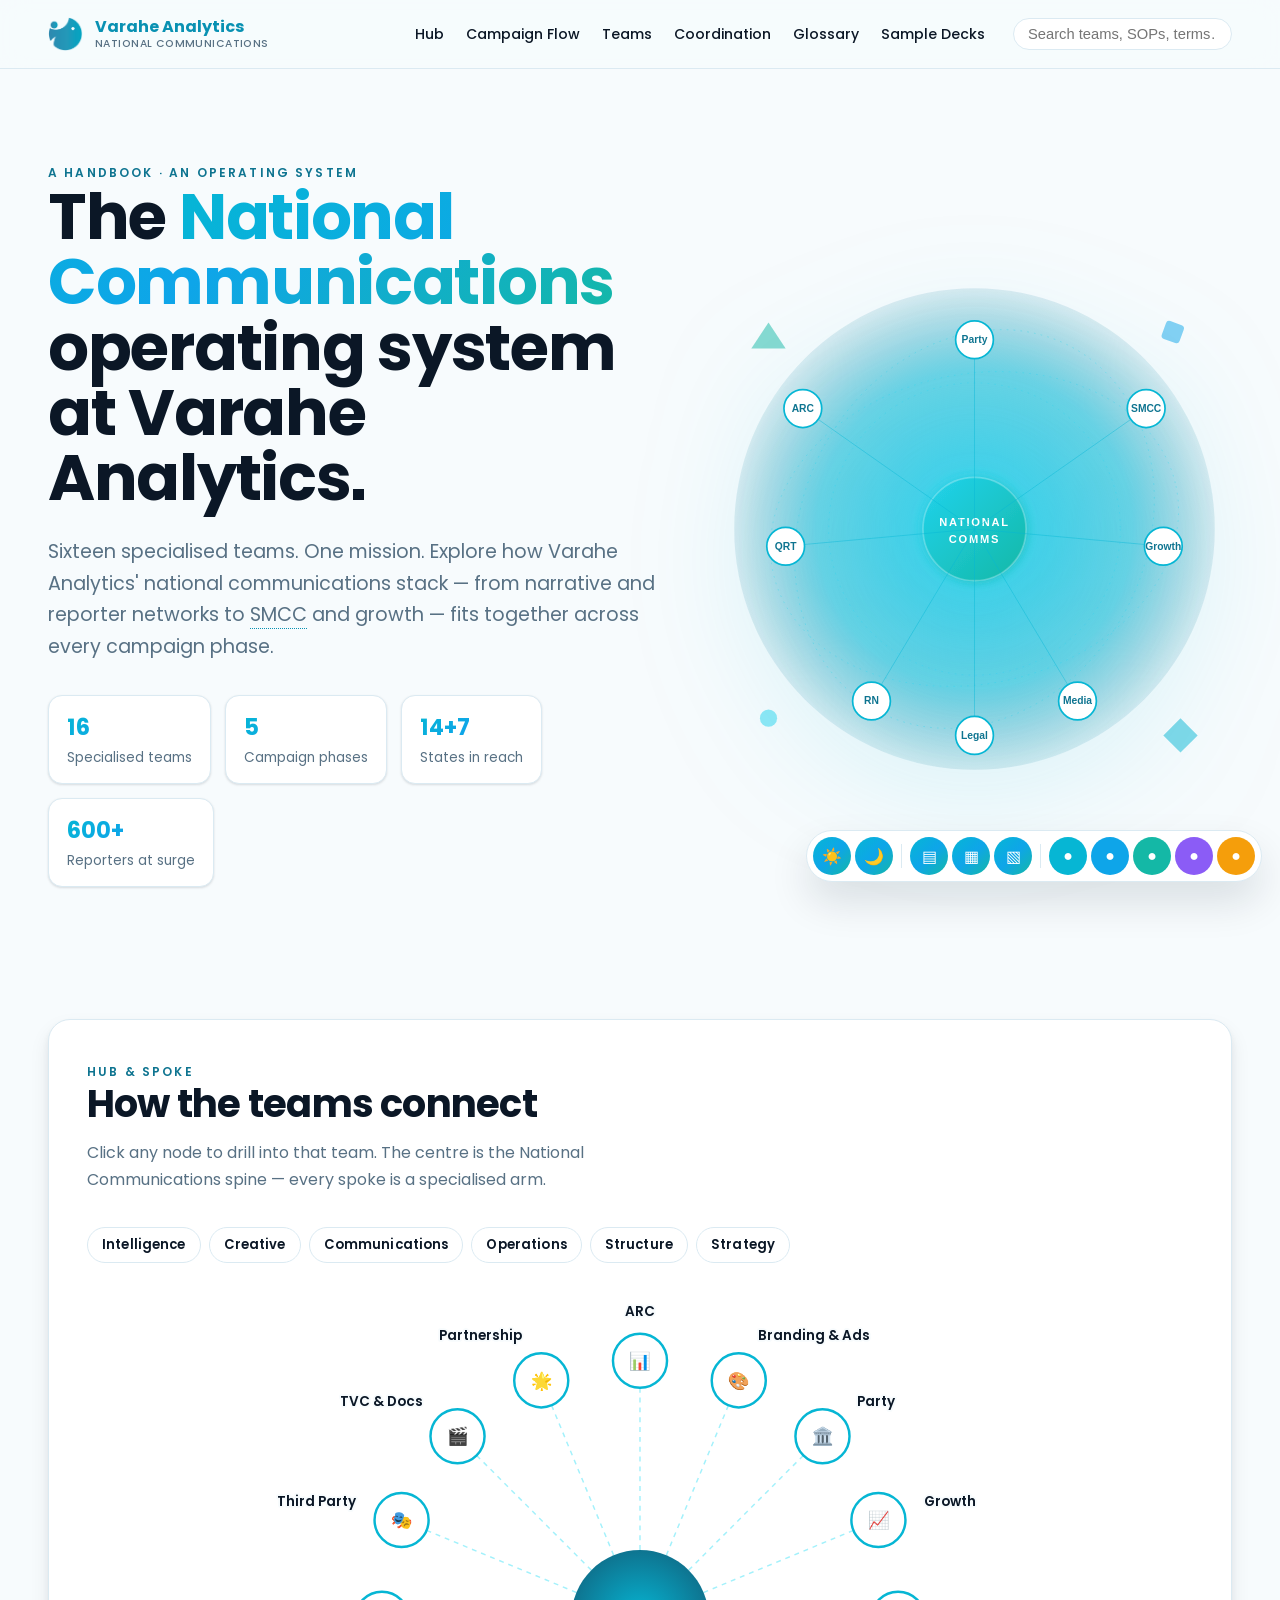
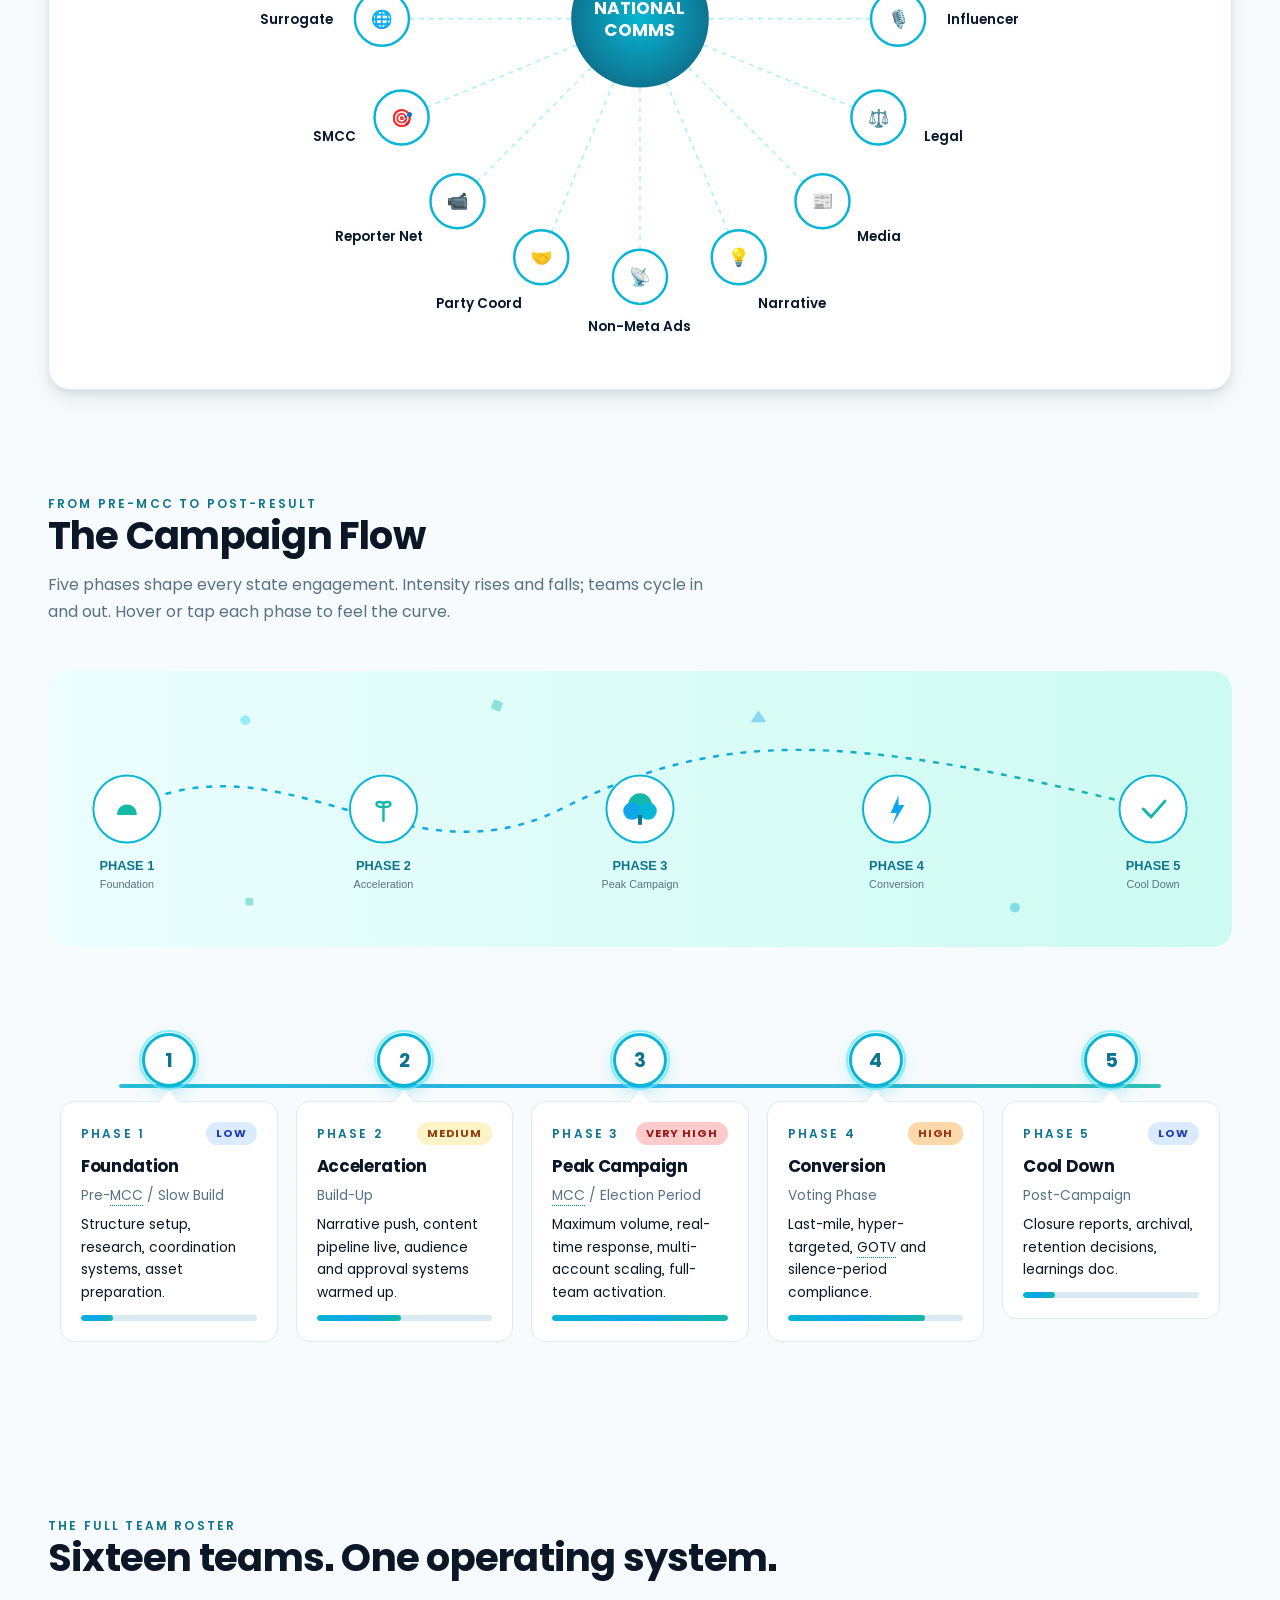
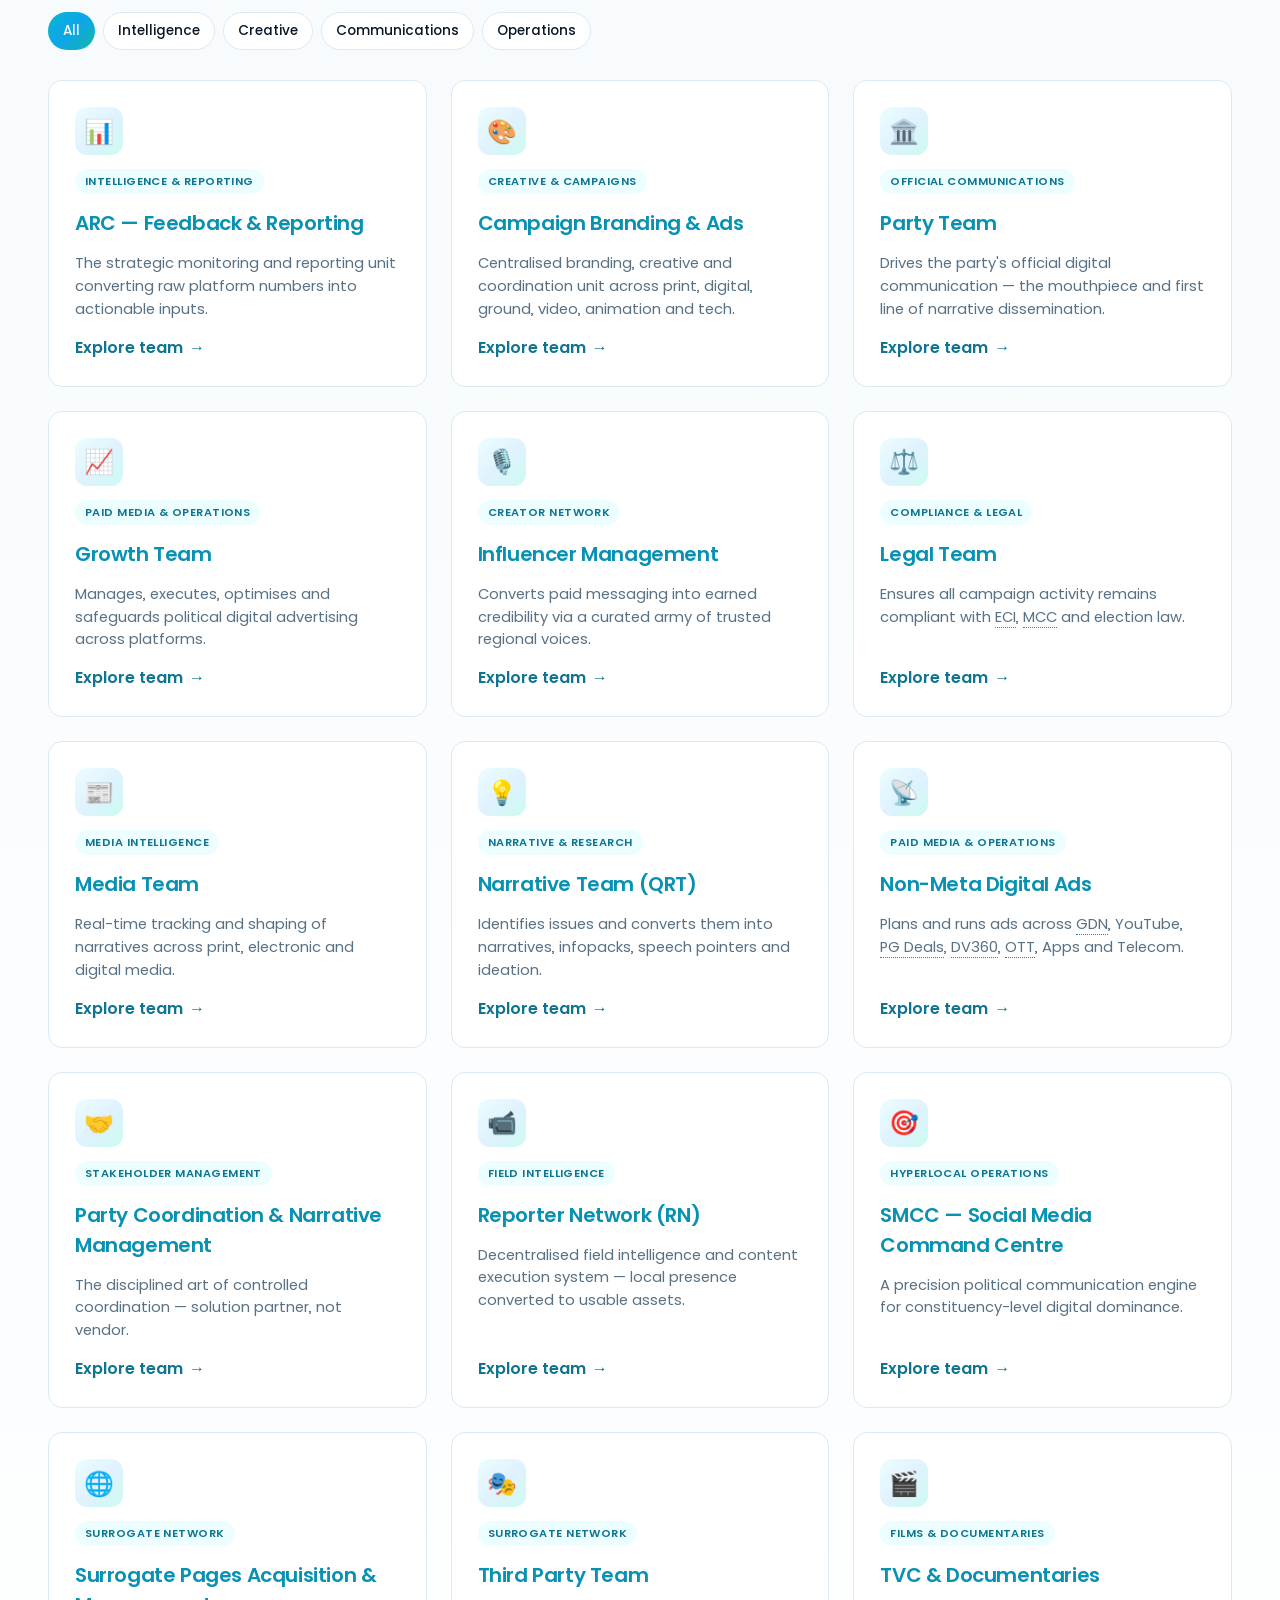
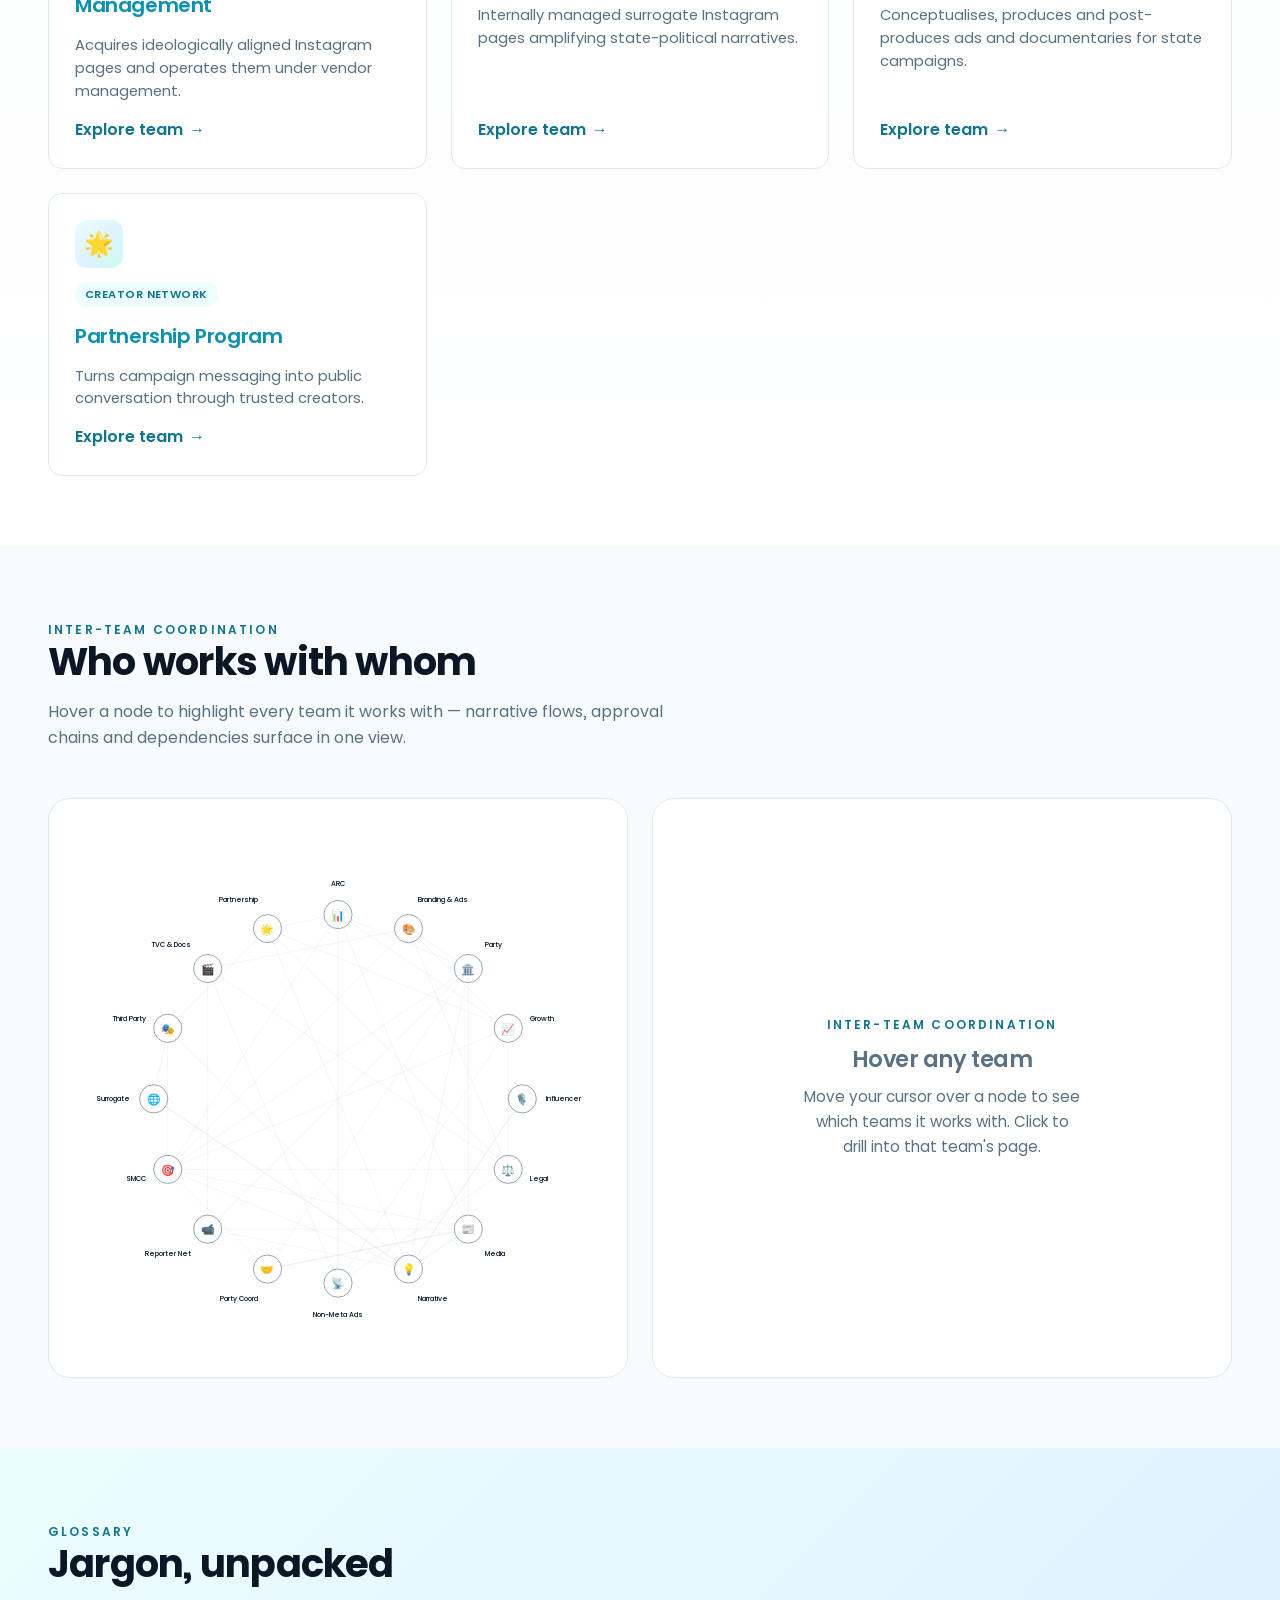
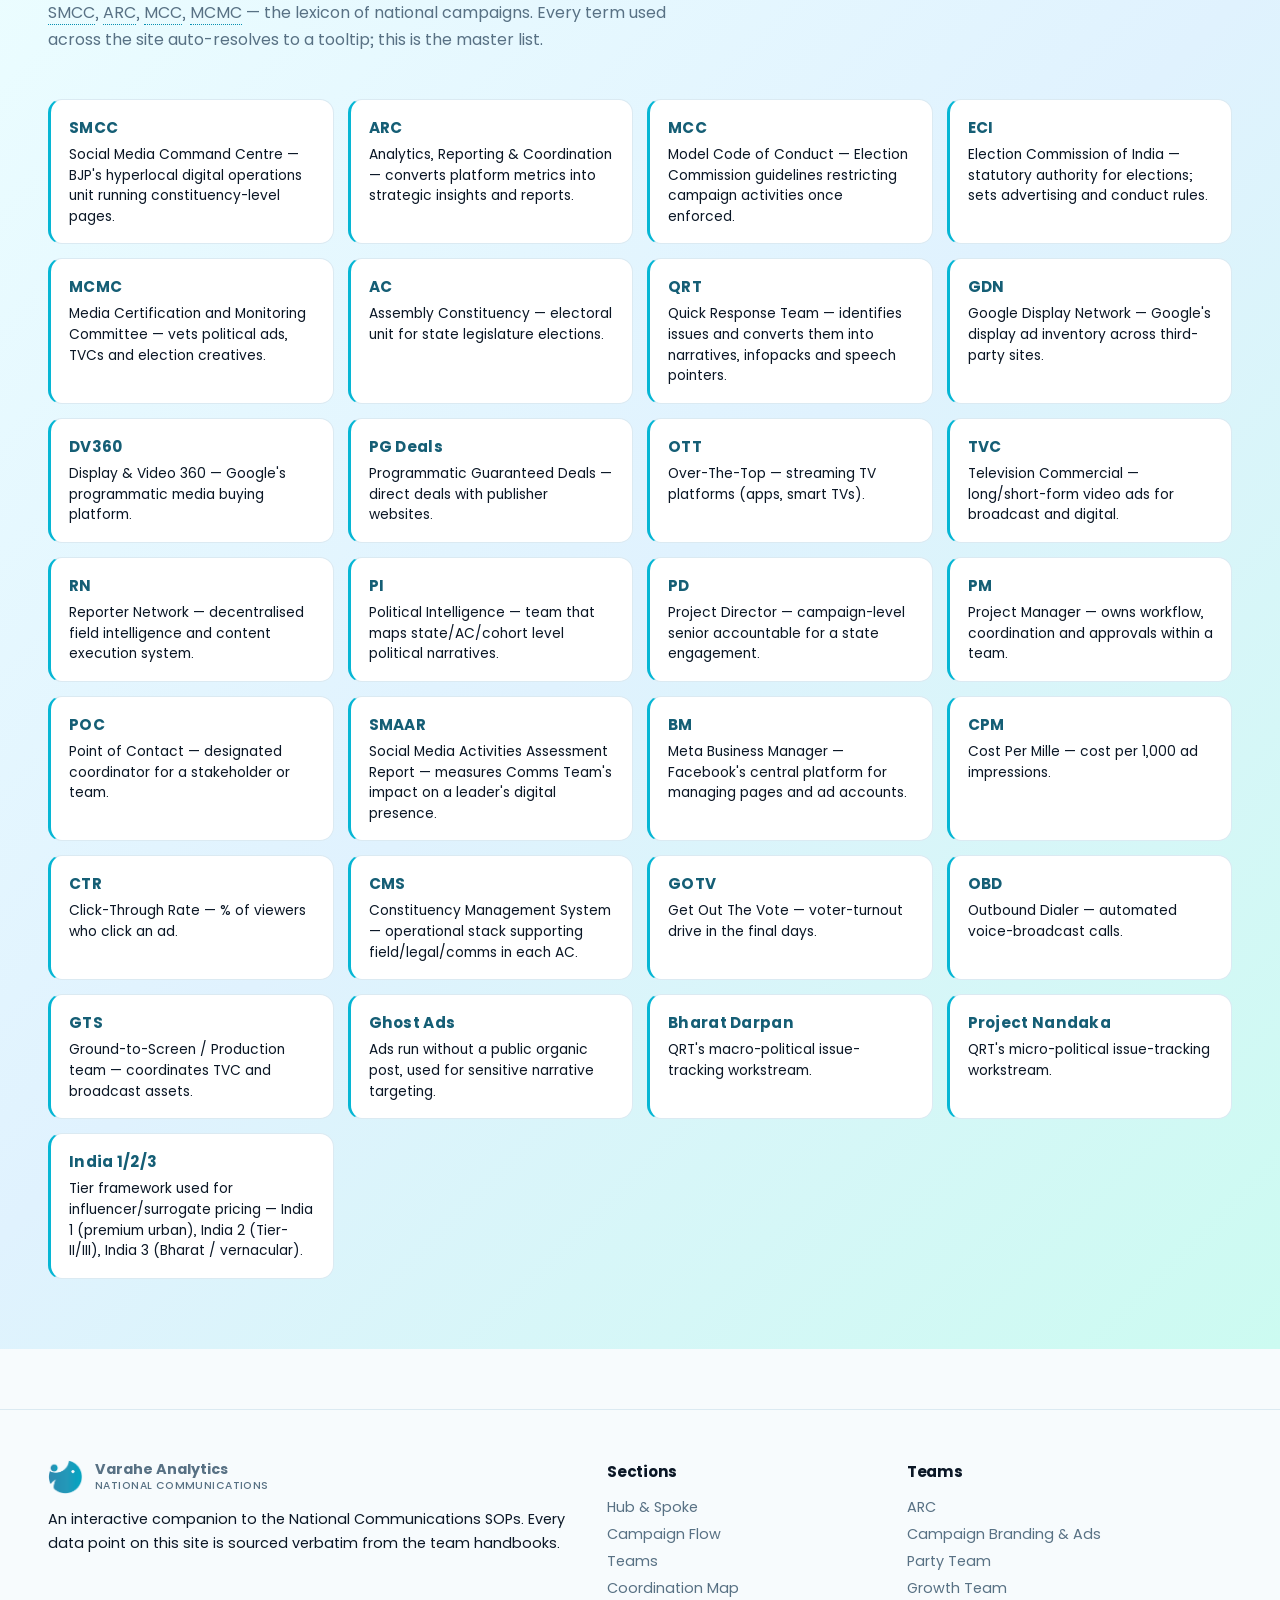
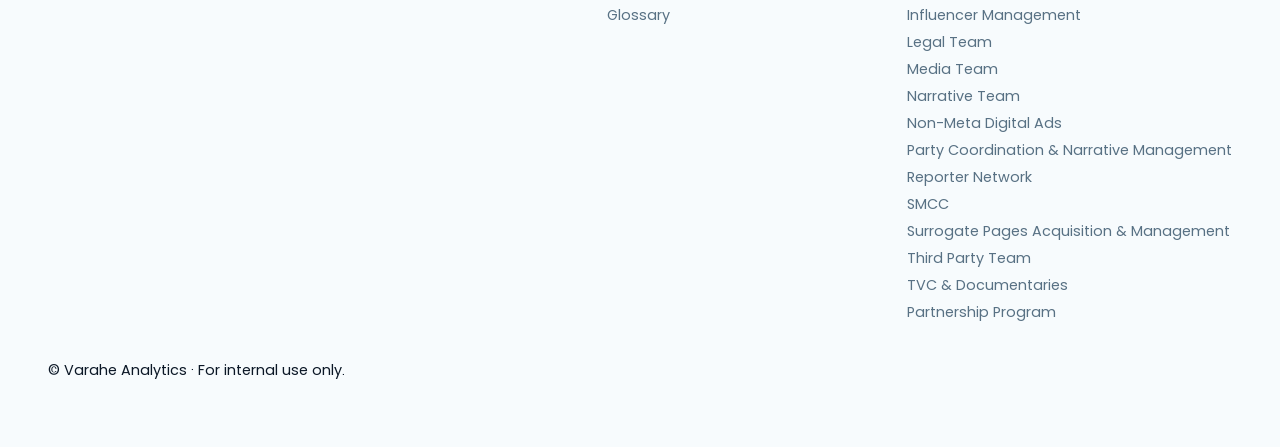
==== index.html @ 1e1a04c6 "Remove illustrative bar chart — redundant with campaign-flow timeline" ====
<!DOCTYPE html>
<html lang="en" data-theme="light">
<head>
<meta charset="UTF-8" />
<meta name="viewport" content="width=device-width,initial-scale=1" />
<title>Varahe Analytics — National Communications</title>
<meta name="description" content="An interactive guide to Varahe Analytics' National Communications teams — operating systems, structure, workflows, budgets, and how they connect." />
<link rel="preconnect" href="https://fonts.googleapis.com">
<link rel="preconnect" href="https://fonts.gstatic.com" crossorigin>
<link href="https://fonts.googleapis.com/css2?family=Poppins:wght@300;400;500;600;700&display=swap" rel="stylesheet">
<link rel="stylesheet" href="styles.css" />
<link rel="icon" href="assets/logo.png" />
</head>
<body>

<header class="nav">
  <div class="container nav-inner">
    <a class="brand" href="index.html">
      <img src="assets/logo.png" alt="Varahe Analytics" />
      <span>Varahe Analytics<small>National Communications</small></span>
    </a>
    <nav class="nav-links">
      <a href="#hub">Hub</a>
      <a href="#timeline">Campaign Flow</a>
      <a href="#teams">Teams</a>
      <a href="#coord">Coordination</a>
      <a href="#glossary">Glossary</a>
      <a href="resources.html">Sample Decks</a>
    </nav>
    <div class="nav-search">
      <input type="text" id="globalSearch" placeholder="Search teams, SOPs, terms…" autocomplete="off" />
    </div>
  </div>
</header>

<section class="hero">
  <div class="container hero-grid">
    <div>
      <span class="kicker scroll-reveal">A handbook · An operating system</span>
      <h1 class="scroll-reveal">The <span class="grad">National Communications</span><br/>operating system at Varahe Analytics.</h1>
      <p class="hero-lead scroll-reveal">Sixteen specialised teams. One mission. Explore how Varahe Analytics' national communications stack — from narrative and reporter networks to SMCC and growth — fits together across every campaign phase.</p>
      <div class="hero-stats scroll-reveal">
        <div class="stat"><b>16</b><span>Specialised teams</span></div>
        <div class="stat"><b>5</b><span>Campaign phases</span></div>
        <div class="stat"><b>14+7</b><span>States in reach</span></div>
        <div class="stat"><b>600+</b><span>Reporters at surge</span></div>
      </div>
    </div>
    <div class="hero-art scroll-reveal"><img src="assets/hero-mark.svg" alt="Varahe National Comms hub-and-spoke illustration"/></div>
  </div>
</section>

<section id="hub" class="container">
  <div class="diagram-wrap scroll-reveal">
    <div class="diagram-title">
      <div>
        <span class="kicker">Hub & spoke</span>
        <h2>How the teams connect</h2>
        <p class="muted" style="max-width:620px">Click any node to drill into that team. The centre is the National Communications spine — every spoke is a specialised arm.</p>
      </div>
      <div class="tag-row" id="hubTagFilter"></div>
    </div>
    <div id="hubDiagram"></div>
  </div>
</section>

<section id="timeline" class="section">
  <div class="container">
    <div class="section-head">
      <div>
        <span class="kicker scroll-reveal">From Pre-MCC to post-result</span>
        <h2 class="scroll-reveal">The Campaign Flow</h2>
        <p class="muted scroll-reveal" style="max-width:680px">Five phases shape every state engagement. Intensity rises and falls; teams cycle in and out. Hover or tap each phase to feel the curve.</p>
      </div>
    </div>
    <div class="timeline-art scroll-reveal"><img src="assets/flow.svg" alt="Campaign flow across five phases"/></div>
    <div id="campaignTimeline"></div>
  </div>
</section>

<section id="teams" class="section" style="background:linear-gradient(180deg,transparent 0%,var(--paper-2) 100%)">
  <div class="container">
    <div class="section-head">
      <div>
        <span class="kicker scroll-reveal">The full team roster</span>
        <h2 class="scroll-reveal">Sixteen teams. One operating system.</h2>
      </div>
      <div class="filters scroll-reveal" id="teamFilters">
        <button class="chip active" data-filter="all">All</button>
        <button class="chip" data-filter="intel">Intelligence</button>
        <button class="chip" data-filter="creative">Creative</button>
        <button class="chip" data-filter="comms">Communications</button>
        <button class="chip" data-filter="ops">Operations</button>
      </div>
    </div>
    <div class="grid" id="teamGrid"></div>
  </div>
</section>

<section id="coord" class="section">
  <div class="container">
    <div class="section-head">
      <div>
        <span class="kicker scroll-reveal">Inter-team coordination</span>
        <h2 class="scroll-reveal">Who works with whom</h2>
        <p class="muted scroll-reveal" style="max-width:640px">Hover a node to highlight every team it works with — narrative flows, approval chains and dependencies surface in one view.</p>
      </div>
    </div>
    <div class="coord-layout scroll-reveal">
      <div class="coord-map" id="coordMap"></div>
      <aside class="coord-info" id="coordInfo"></aside>
    </div>
  </div>
</section>

<section id="glossary" class="section" style="background:var(--gradient-soft)">
  <div class="container">
    <div class="section-head">
      <div>
        <span class="kicker scroll-reveal">Glossary</span>
        <h2 class="scroll-reveal">Jargon, unpacked</h2>
        <p class="muted scroll-reveal" style="max-width:640px">SMCC, ARC, MCC, MCMC — the lexicon of national campaigns. Every term used across the site auto-resolves to a tooltip; this is the master list.</p>
      </div>
    </div>
    <div class="row scroll-reveal" id="glossaryList"></div>
  </div>
</section>

<footer class="footer">
  <div class="container">
    <div class="footer-grid">
      <div>
        <div class="brand" style="margin-bottom:14px"><img src="assets/logo.png" alt=""/><span>Varahe Analytics<small>National Communications</small></span></div>
        <p>An interactive companion to the National Communications SOPs. Every data point on this site is sourced verbatim from the team handbooks.</p>
      </div>
      <div>
        <h4>Sections</h4>
        <ul>
          <li><a href="#hub">Hub & Spoke</a></li>
          <li><a href="#timeline">Campaign Flow</a></li>
          <li><a href="#teams">Teams</a></li>
          <li><a href="#coord">Coordination Map</a></li>
          <li><a href="#glossary">Glossary</a></li>
        </ul>
      </div>
      <div>
        <h4>Teams</h4>
        <ul id="footerTeams"></ul>
      </div>
    </div>
    <p style="margin-top:24px">© Varahe Analytics · For internal use only.</p>
  </div>
</footer>

<script src="data.js"></script>
<script src="app.js"></script>
<script>
  // populate footer team list
  document.getElementById("footerTeams").innerHTML =
    TEAMS.map(t=>`<li><a href="team.html?id=${t.id}">${t.name.split(" — ")[0].split(" / ")[0].split(" (")[0]}</a></li>`).join("");
</script>
</body>
</html>
---- styles.css ----
/* Varahe National Communications — Theme */
:root{
  --teal-50:#ecfeff; --teal-100:#cffafe; --teal-300:#67e8f9; --teal-400:#22d3ee;
  --teal-500:#06b6d4; --teal-600:#0891b2; --teal-700:#0e7490; --teal-800:#155e75;
  --navy-900:#0b1726; --navy-800:#10243a; --navy-700:#163554;
  --ink:#0b1726; --paper:#f7fbfd; --paper-2:#ffffff; --line:#dbeaf2;
  --muted:#587184; --accent:#14b8a6; --accent-2:#0ea5e9;
  --gradient: linear-gradient(135deg,#06b6d4 0%,#0ea5e9 50%,#14b8a6 100%);
  --gradient-soft: linear-gradient(135deg,#ecfeff 0%,#e0f2fe 50%,#ccfbf1 100%);
  --shadow-sm:0 1px 2px rgba(11,23,38,.06),0 1px 3px rgba(11,23,38,.08);
  --shadow-md:0 4px 6px rgba(11,23,38,.06),0 10px 20px rgba(11,23,38,.08);
  --shadow-lg:0 20px 40px rgba(11,23,38,.12);
  --radius:14px; --radius-sm:10px; --radius-lg:22px;
  --font: "Poppins", -apple-system, BlinkMacSystemFont, Segoe UI, Roboto, sans-serif;
  --font-display:"Poppins", -apple-system, BlinkMacSystemFont, sans-serif;
  --gap:24px; --container:1240px;
  --transition: 250ms cubic-bezier(.22,.61,.36,1);
}
html[data-theme="dark"]{
  --ink:#e6f1f7; --paper:#06121d; --paper-2:#0c1d2c; --line:#1a3147;
  --muted:#92aabd; --teal-50:#0a1f29;
  --gradient-soft: linear-gradient(135deg,#0a1f29 0%,#0c2236 50%,#0b2522 100%);
  --shadow-sm:0 1px 2px rgba(0,0,0,.4); --shadow-md:0 6px 16px rgba(0,0,0,.4); --shadow-lg:0 30px 60px rgba(0,0,0,.5);
}
html[data-density="compact"]{ --gap:16px; }
html[data-density="comfy"]{ --gap:32px; }

*{box-sizing:border-box}
html,body{margin:0;padding:0;background:var(--paper);color:var(--ink);font-family:var(--font);font-feature-settings:"ss01","cv11";-webkit-font-smoothing:antialiased}
h1,h2,h3,h4,h5{font-family:var(--font-display);letter-spacing:-.02em;margin:0 0 .4em}
h1{font-size:clamp(2.4rem,5vw,4.2rem);line-height:1.02;font-weight:700}
h2{font-size:clamp(1.7rem,3vw,2.6rem);line-height:1.1;font-weight:700}
h3{font-size:1.25rem;font-weight:600}
p{line-height:1.65;color:var(--ink);margin:0 0 1em}
a{color:var(--teal-600);text-decoration:none}
a:hover{color:var(--teal-700)}
.container{max-width:var(--container);margin:0 auto;padding:0 28px}
.muted{color:var(--muted)}
.kicker{font-family:var(--font-display);letter-spacing:.18em;text-transform:uppercase;font-size:.75rem;color:var(--teal-700);font-weight:600}

/* NAV */
.nav{position:sticky;top:0;z-index:80;backdrop-filter:saturate(180%) blur(14px);background:color-mix(in oklab,var(--paper) 78%,transparent);border-bottom:1px solid var(--line)}
.nav-inner{display:flex;align-items:center;gap:18px;height:68px;flex-wrap:nowrap}
.brand{display:flex;align-items:center;gap:12px;font-weight:700;font-family:var(--font-display);flex-shrink:0;white-space:nowrap}
.brand img{height:34px;width:auto}
.brand>span{display:flex;flex-direction:column;line-height:1.1}
.brand small{display:block;font-size:.66rem;color:var(--muted);font-weight:500;letter-spacing:.04em;text-transform:uppercase;margin-top:2px}
.nav-links{display:flex;gap:2px;margin-left:auto;align-items:center;flex-wrap:nowrap;white-space:nowrap}
.nav-links a{padding:8px 10px;border-radius:8px;font-weight:500;color:var(--ink);font-size:.88rem;white-space:nowrap}
.nav-links a:hover{background:var(--teal-50)}
.nav-search{position:relative;display:flex;align-items:center;background:var(--paper-2);border:1px solid var(--line);border-radius:999px;padding:6px 12px;min-width:180px;flex-shrink:1}
.nav-search input{border:0;background:transparent;outline:0;color:var(--ink);width:100%;font-size:.92rem}
.icon-btn{width:38px;height:38px;display:inline-flex;align-items:center;justify-content:center;border-radius:999px;background:var(--paper-2);border:1px solid var(--line);cursor:pointer;color:var(--ink);transition:var(--transition)}
.icon-btn:hover{transform:translateY(-1px);box-shadow:var(--shadow-sm)}

/* HERO */
.hero-grid{display:grid;grid-template-columns:1.2fr 1fr;gap:50px;align-items:center}
.hero-art img{width:100%;max-width:560px;display:block;margin-left:auto;filter:drop-shadow(0 30px 60px rgba(6,182,212,.25));animation:floaty 8s ease-in-out infinite}
@keyframes floaty{0%,100%{transform:translateY(0)}50%{transform:translateY(-12px)}}
@media(max-width:900px){.hero-grid{grid-template-columns:1fr}.hero-art{display:none}}
.timeline-art{margin:18px 0 8px}
.timeline-art img{width:100%;height:auto;display:block;border-radius:var(--radius)}
.team-art{margin:18px 0;border-radius:var(--radius);overflow:hidden;background:var(--paper-2);border:1px solid var(--line);width:100%;aspect-ratio:6/1.4}
.team-art img{display:block;width:100%;height:100%;object-fit:cover;object-position:center}
.hero{position:relative;padding:90px 0 60px;overflow:hidden}
.hero::before{content:"";position:absolute;inset:-20% -20% auto auto;width:80%;height:80%;background:var(--gradient-soft);filter:blur(60px);opacity:.7;z-index:-1;border-radius:50%;animation:float 14s ease-in-out infinite}
.hero::after{content:"";position:absolute;inset:auto auto -30% -20%;width:60%;height:60%;background:radial-gradient(closest-side,#a7f3d0 0%,transparent 70%);filter:blur(50px);opacity:.5;z-index:-1;border-radius:50%;animation:float 18s ease-in-out infinite reverse}
@keyframes float{0%,100%{transform:translateY(0) translateX(0)}50%{transform:translateY(-30px) translateX(20px)}}
.hero h1 span.grad{background:var(--gradient);-webkit-background-clip:text;background-clip:text;color:transparent}
.hero-lead{font-size:1.2rem;color:var(--muted);max-width:780px;margin:18px 0 30px}
.hero-stats{display:flex;flex-wrap:wrap;gap:24px;margin:32px 0 12px}
.stat{padding:18px 22px;background:var(--paper-2);border:1px solid var(--line);border-radius:var(--radius);min-width:160px;box-shadow:var(--shadow-sm)}
.stat b{display:block;font-family:var(--font-display);font-size:1.6rem;background:var(--gradient);-webkit-background-clip:text;background-clip:text;color:transparent}
.stat span{color:var(--muted);font-size:.85rem}

/* HUB DIAGRAM */
.diagram-wrap{margin:60px 0 30px;padding:38px;background:var(--paper-2);border:1px solid var(--line);border-radius:var(--radius-lg);position:relative;overflow:hidden;box-shadow:var(--shadow-md)}
.diagram-title{display:flex;align-items:flex-end;justify-content:space-between;flex-wrap:wrap;gap:18px;margin-bottom:24px}
.hub-svg{width:100%;height:auto;display:block}
.hub-node{cursor:pointer;transition:var(--transition)}
.hub-node:hover .node-circle{filter:drop-shadow(0 6px 16px rgba(6,182,212,.45));transform:scale(1.06);transform-origin:center}
.hub-node:hover text{fill:var(--teal-700)}
.hub-node .node-circle{transition:var(--transition);transform-box:fill-box}
.hub-svg.filtered .hub-node.dim{opacity:.22}
.hub-svg.filtered .hub-node.on .node-circle{fill:var(--teal-500);stroke:transparent;filter:drop-shadow(0 6px 18px rgba(6,182,212,.55))}
.hub-svg.filtered .hub-node.on text:first-of-type{fill:#fff}
.hub-svg.filtered .hub-node.on text:last-of-type{fill:var(--teal-800);font-weight:700}
.hub-svg.filtered .hub-line{opacity:.15}

/* Hub category tag chips */
.tag-row{display:flex;flex-wrap:wrap;gap:8px;align-items:center}
.hub-tag{padding:7px 14px;border-radius:999px;background:var(--paper-2);border:1px solid var(--line);font-size:.82rem;font-weight:600;color:var(--ink);cursor:pointer;transition:var(--transition);font-family:var(--font);letter-spacing:.01em;user-select:none}
.hub-tag:hover,.hub-tag.hover{background:var(--gradient-soft);border-color:var(--teal-300);color:var(--teal-800)}
.hub-tag.locked{background:var(--gradient);color:#fff;border-color:transparent;box-shadow:0 4px 12px rgba(6,182,212,.35)}
.hub-line{stroke:var(--teal-300);stroke-width:1.2;opacity:.6;stroke-dasharray:4 4;animation:dash 30s linear infinite}
@keyframes dash{to{stroke-dashoffset:-1000}}

/* HORIZONTAL CAMPAIGN TIMELINE (landing) */
.ctl-rail{position:relative;display:grid;grid-template-columns:repeat(5,1fr);gap:18px;padding:80px 12px 30px;margin-top:18px}
.ctl-line{position:absolute;left:6%;right:6%;top:120px;height:2px;background:var(--line);border-radius:2px;z-index:0}
.ctl-line-fill{position:absolute;left:6%;top:120px;height:4px;width:88%;background:var(--gradient);border-radius:4px;z-index:0;filter:blur(.4px);opacity:.85;transform:translateY(-1px)}
.ctl-node{position:relative;z-index:1;display:flex;flex-direction:column;align-items:center;gap:14px}
.ctl-dot{position:relative;width:54px;height:54px;border-radius:999px;background:var(--paper-2);border:3px solid var(--teal-500);display:flex;align-items:center;justify-content:center;font-family:var(--font-display);font-weight:700;color:var(--teal-700);font-size:1.2rem;box-shadow:0 6px 16px rgba(6,182,212,.25);transition:var(--transition);cursor:default;margin-top:-12px}
.ctl-node:hover .ctl-dot{transform:scale(1.08);background:var(--gradient);color:#fff;border-color:transparent}
.ctl-pulse{position:absolute;inset:-6px;border-radius:999px;border:2px solid var(--teal-300);opacity:.7;animation:pulse 2.6s ease-in-out infinite}
.ctl-node:nth-child(3) .ctl-pulse{animation-delay:.6s}
.ctl-node:nth-child(4) .ctl-pulse{animation-delay:1.2s}
.ctl-node:nth-child(5) .ctl-pulse{animation-delay:1.8s}
@keyframes pulse{0%,100%{transform:scale(1);opacity:.7}50%{transform:scale(1.4);opacity:0}}
.ctl-card{width:100%;background:var(--paper-2);border:1px solid var(--line);border-radius:var(--radius);padding:20px;transition:var(--transition);position:relative}
.ctl-node:hover .ctl-card{transform:translateY(-4px);border-color:var(--teal-300);box-shadow:var(--shadow-md)}
.ctl-card::before{content:"";position:absolute;top:-9px;left:50%;transform:translateX(-50%) rotate(45deg);width:14px;height:14px;background:var(--paper-2);border-left:1px solid var(--line);border-top:1px solid var(--line)}
.ctl-card-head{display:flex;justify-content:space-between;align-items:center;gap:10px;margin-bottom:8px}
.ctl-card h4{font-size:1.05rem;margin:0}
.ctl-card p{font-size:.86rem;margin:6px 0}
.ctl-int{font-size:.7rem;font-weight:700;text-transform:uppercase;letter-spacing:.08em;padding:3px 10px;border-radius:999px;background:var(--teal-50);color:var(--teal-700)}
.ctl-int.int-low{background:#dbeafe;color:#1e40af}
.ctl-int.int-medium{background:#fef3c7;color:#92400e}
.ctl-int.int-high{background:#fed7aa;color:#9a3412}
.ctl-int.int-very-high{background:#fecaca;color:#991b1b}
.ctl-bar{margin-top:10px;height:6px;background:var(--line);border-radius:4px;overflow:hidden}
.ctl-bar span{display:block;height:100%;background:var(--gradient);border-radius:4px;transition:var(--transition)}
@media(max-width:900px){
  .ctl-rail{grid-template-columns:1fr;padding:30px 0;gap:36px}
  .ctl-line,.ctl-line-fill{left:30px;right:auto;top:0;bottom:0;width:2px;height:auto;background:var(--line)}
  .ctl-line-fill{background:var(--gradient);width:4px;height:88%;left:29px}
  .ctl-node{flex-direction:row;align-items:flex-start;gap:18px}
  .ctl-dot{margin-top:0;flex-shrink:0}
  .ctl-card::before{display:none}
  .ctl-card{flex:1}
}

/* PHASE TIMELINE on team page */
.phase-timeline{position:relative;display:flex;flex-direction:column;gap:20px;padding:14px 0 0;margin-top:10px}
.phase-timeline::before{content:"";position:absolute;left:23px;top:14px;bottom:14px;width:2px;background:linear-gradient(180deg,var(--teal-300) 0%,var(--teal-400) 50%,var(--teal-600) 100%);border-radius:2px}
.phase-step{position:relative;display:flex;gap:20px;align-items:flex-start;padding-left:0}
.phase-dot{position:relative;z-index:1;width:48px;height:48px;border-radius:999px;flex-shrink:0;background:var(--paper-2);border:3px solid var(--teal-500);display:flex;align-items:center;justify-content:center;font-family:var(--font-display);font-weight:700;color:var(--teal-700);font-size:1.05rem;box-shadow:0 4px 12px rgba(6,182,212,.2);transition:var(--transition)}
.phase-step:hover .phase-dot{background:var(--gradient);color:#fff;border-color:transparent;transform:scale(1.06)}
.phase-step.inferred .phase-dot{border-style:dashed;opacity:.85}
.phase-card{flex:1;background:var(--paper-2);border:1px solid var(--line);border-radius:var(--radius);padding:18px 20px;transition:var(--transition);position:relative}
.phase-card::before{content:"";position:absolute;left:-9px;top:18px;width:14px;height:14px;background:var(--paper-2);border-left:1px solid var(--line);border-bottom:1px solid var(--line);transform:rotate(45deg)}
.phase-step:hover .phase-card{border-color:var(--teal-300);transform:translateX(4px);box-shadow:var(--shadow-sm)}
.phase-card-head{display:flex;justify-content:space-between;align-items:center;gap:12px;flex-wrap:wrap;margin-bottom:4px}
.phase-card h4{font-size:1.05rem;margin:0}
.phase-card .phase-sub{font-size:.78rem;margin:0 0 8px;letter-spacing:.04em}
.phase-card p{margin:6px 0;font-size:.92rem}
.phase-block{margin:10px 0 4px}
.phase-label{display:block;font-family:var(--font-display);font-size:.7rem;letter-spacing:.14em;text-transform:uppercase;color:var(--teal-700);font-weight:700;margin-bottom:6px}
.phase-int{font-size:.7rem;font-weight:700;text-transform:uppercase;letter-spacing:.08em;padding:3px 10px;border-radius:999px;background:var(--teal-50);color:var(--teal-700)}
.phase-int-low{background:#dbeafe;color:#1e40af}
.phase-int-medium{background:#fef3c7;color:#92400e}
.phase-int-high{background:#fed7aa;color:#9a3412}
.phase-int-very-high{background:#fecaca;color:#991b1b}

/* REPORTER NETWORK · INDIA MAP */
.rn-map-wrap{margin:24px 0 12px;padding:22px;background:var(--paper-2);border:1px solid var(--line);border-radius:var(--radius-lg);box-shadow:var(--shadow-sm)}
.rn-map-head{display:flex;justify-content:space-between;align-items:flex-start;gap:24px;flex-wrap:wrap;margin-bottom:16px}
.rn-map-head h3{margin:6px 0 6px}
.rn-map-head p{margin:0;max-width:520px;font-size:.88rem}
.rn-legend{display:flex;flex-direction:column;gap:8px;font-size:.85rem;color:var(--ink);padding:12px 16px;background:var(--gradient-soft);border-radius:12px;flex-shrink:0}
.rn-legend>div{display:flex;align-items:center;gap:10px}
.rn-dot-sample{position:relative;width:14px;height:14px;border-radius:999px;display:inline-block}
.rn-dot-sample.active{background:#bbf7d0;border:2px solid #15803d}
.rn-dot-sample.contact{background:#fef3c7;border:2px solid #a16207}
.rn-map{position:relative;width:100%;max-width:1100px;margin:0 auto;background:transparent;border:0}
.rn-map-svg-india{width:100%;height:100%;display:block}
.rn-map-svg-india .s{fill:#e0f2fe;stroke:#0e7490;stroke-width:.6;stroke-linejoin:round;stroke-opacity:.55;fill-opacity:1;vector-effect:non-scaling-stroke;transition:fill .2s,stroke .2s}
.rn-map-svg-india .s.rn-state-active:hover{fill:#bbf7d0;stroke:#15803d}
.rn-map-svg-india .s.rn-state-contact:hover{fill:#fef3c7;stroke:#a16207}
.rn-map-svg-india .s:hover{fill:#bae6fd}
html[data-theme="dark"] .rn-map-svg-india .s{fill:#0c2236;stroke:#22d3ee;stroke-opacity:.5}
html[data-theme="dark"] .rn-map-svg-india .s:hover{fill:#163b54}
html[data-theme="dark"] .rn-map-svg-india .s.rn-state-active:hover{fill:#14532d;stroke:#4ade80}
html[data-theme="dark"] .rn-map-svg-india .s.rn-state-contact:hover{fill:#451a03;stroke:#fbbf24}
.rn-mk{cursor:pointer;transition:fill .15s ease, stroke .15s ease;vector-effect:non-scaling-stroke}
.rn-mk.active{fill:#bbf7d0;stroke:#14532d;stroke-width:1.2}
.rn-mk.contact{fill:#fef3c7;stroke:#713f12;stroke-width:1.2}
.rn-mk.active:hover{fill:#86efac}
.rn-mk.contact:hover{fill:#fde68a}
.rn-mk-pulse{fill:none;stroke:#14532d;stroke-width:.5;opacity:.5;animation:rnpulse2 2.4s ease-out infinite;transform-origin:center;vector-effect:non-scaling-stroke;pointer-events:none;transform-box:fill-box}
@keyframes rnpulse2{0%{stroke-width:.17;opacity:.65;transform:scale(1)}100%{stroke-width:0;opacity:0;transform:scale(3.4)}}
.rn-mk-lbl{font-family:"Poppins",sans-serif;font-size:1.1px;font-weight:600;fill:#0e7490;pointer-events:none;dominant-baseline:middle;paint-order:stroke;stroke:rgba(255,255,255,.85);stroke-width:.3;stroke-linejoin:round}
.rn-mk-lbl.muted{fill:#587184;font-weight:500}
html[data-theme="dark"] .rn-mk-lbl{fill:#67e8f9;stroke:rgba(11,23,38,.85)}
html[data-theme="dark"] .rn-mk-lbl.muted{fill:#92aabd}
.rn-stats{display:grid;grid-template-columns:repeat(auto-fit,minmax(120px,1fr));gap:12px;margin-top:18px}
.rn-stat{text-align:center;padding:14px 10px;background:var(--gradient-soft);border-radius:12px}
.rn-stat b{display:block;font-family:var(--font-display);font-size:1.3rem;background:var(--gradient);-webkit-background-clip:text;background-clip:text;color:transparent}
.rn-stat span{font-size:.75rem;color:var(--muted);text-transform:uppercase;letter-spacing:.06em}
@media(max-width:600px){.rn-map-head{flex-direction:column}.rn-legend{align-self:stretch}}

/* PREV/NEXT TEAM NAV */
.team-nav{display:grid;grid-template-columns:1fr 1fr;gap:18px;padding:30px 28px 0;margin:0 auto;max-width:var(--container)}
.team-nav-btn{position:relative;display:grid;grid-template-columns:auto auto 1fr;align-items:center;gap:14px;padding:20px 24px;background:var(--paper-2);border:1px solid var(--line);border-radius:var(--radius);text-decoration:none;color:var(--ink);transition:var(--transition);overflow:hidden}
.team-nav-btn::before{content:"";position:absolute;inset:0;background:var(--gradient-soft);opacity:0;transition:var(--transition)}
.team-nav-btn>*{position:relative}
.team-nav-btn:hover{transform:translateY(-3px);border-color:var(--teal-300);box-shadow:var(--shadow-md)}
.team-nav-btn:hover::before{opacity:.5}
.team-nav-btn.next{text-align:right;grid-template-columns:1fr auto auto}
.team-nav-btn .tnb-dir{font-family:var(--font-display);font-size:.72rem;letter-spacing:.15em;text-transform:uppercase;color:var(--teal-700);font-weight:700;grid-column:1/-1}
.team-nav-btn.prev .tnb-dir{justify-self:start}
.team-nav-btn.next .tnb-dir{justify-self:end}
.team-nav-btn .tnb-icon{width:44px;height:44px;border-radius:10px;background:var(--gradient-soft);display:inline-flex;align-items:center;justify-content:center;font-size:1.2rem;flex-shrink:0}
.team-nav-btn .tnb-name{font-family:var(--font-display);font-weight:600;font-size:1rem;line-height:1.2}
.team-nav-btn.prev{grid-template-areas:"dir dir dir" "icon name name"}
.team-nav-btn.next{grid-template-areas:"dir dir dir" "name name icon"}
.team-nav-btn.prev .tnb-dir{grid-area:dir}
.team-nav-btn.prev .tnb-icon{grid-area:icon}
.team-nav-btn.prev .tnb-name{grid-area:name;text-align:left}
.team-nav-btn.next .tnb-dir{grid-area:dir}
.team-nav-btn.next .tnb-icon{grid-area:icon}
.team-nav-btn.next .tnb-name{grid-area:name;text-align:right}
@media(max-width:700px){.team-nav{grid-template-columns:1fr}}

/* DOWNLOAD CARDS */
.download-card{display:flex;gap:14px;padding:18px;background:var(--paper-2);border:1px solid var(--line);border-radius:var(--radius);transition:var(--transition);color:var(--ink);text-decoration:none;position:relative;overflow:hidden}
.download-card::before{content:"";position:absolute;inset:0 0 auto 0;height:3px;background:var(--gradient);opacity:0;transition:var(--transition)}
.download-card:hover{transform:translateY(-3px);border-color:var(--teal-300);box-shadow:var(--shadow-md)}
.download-card:hover::before{opacity:1}
.download-card .dl-icon{width:44px;height:44px;border-radius:10px;background:var(--gradient-soft);display:flex;align-items:center;justify-content:center;flex-shrink:0;font-size:1.2rem}
.download-card b{display:block;font-size:.95rem;margin-bottom:4px}
.download-card small{display:block;color:var(--muted);font-size:.82rem;line-height:1.45;margin-bottom:6px}
.download-card .dl-host{display:inline-block;font-size:.74rem;color:var(--teal-700);font-weight:600;letter-spacing:.04em}

/* legacy timeline classes (no longer used on landing) */
.timeline{display:grid;grid-template-columns:repeat(5,1fr);gap:14px;margin-top:24px}
.timeline-step{position:relative;padding:22px;border-radius:var(--radius);background:var(--paper-2);border:1px solid var(--line);transition:var(--transition);cursor:pointer}
.timeline-step:hover{transform:translateY(-4px);box-shadow:var(--shadow-md);border-color:var(--teal-400)}
.timeline-step .ph{font-family:var(--font-display);font-size:.78rem;color:var(--teal-700);letter-spacing:.1em;text-transform:uppercase;font-weight:600}
.timeline-step h4{font-family:var(--font-display);font-size:1.05rem;margin:6px 0 8px}
.timeline-step p{font-size:.86rem;color:var(--muted);margin:0}
.timeline-step .bar{position:absolute;left:0;right:0;bottom:0;height:4px;background:var(--line);border-radius:0 0 var(--radius) var(--radius);overflow:hidden}
.timeline-step .bar::after{content:"";position:absolute;inset:0;background:var(--gradient);width:var(--w,20%);transition:var(--transition)}
.timeline-step[data-intensity="low"]{--w:25%}
.timeline-step[data-intensity="medium"]{--w:55%}
.timeline-step[data-intensity="high"]{--w:80%}
.timeline-step[data-intensity="very-high"]{--w:100%}

/* TEAM GRID */
.section{padding:80px 0}
.section-head{display:flex;align-items:flex-end;justify-content:space-between;flex-wrap:wrap;gap:18px;margin-bottom:34px}
.filters{display:flex;gap:8px;flex-wrap:wrap}
.chip{padding:8px 14px;border-radius:999px;background:var(--paper-2);border:1px solid var(--line);font-size:.85rem;cursor:pointer;transition:var(--transition);color:var(--ink);font-weight:500;font-family:inherit}
.chip:hover{border-color:var(--teal-400);color:var(--teal-700)}
.chip.active{background:var(--gradient);color:#fff;border-color:transparent}
.grid{display:grid;grid-template-columns:repeat(auto-fit,minmax(290px,1fr));gap:var(--gap)}
.card{position:relative;padding:26px;background:var(--paper-2);border:1px solid var(--line);border-radius:var(--radius);transition:var(--transition);display:flex;flex-direction:column;gap:14px;overflow:hidden}
.card::before{content:"";position:absolute;inset:0 0 auto 0;height:3px;background:var(--gradient);opacity:0;transition:var(--transition)}
.card:hover{transform:translateY(-6px);box-shadow:var(--shadow-lg);border-color:var(--teal-400)}
.card:hover::before{opacity:1}
.card .icon{width:48px;height:48px;border-radius:12px;background:var(--gradient-soft);display:inline-flex;align-items:center;justify-content:center;font-size:24px}
.card h3{margin:0}
.card .tag{align-self:flex-start;font-size:.7rem;padding:4px 10px;border-radius:999px;background:var(--teal-50);color:var(--teal-700);font-weight:600;letter-spacing:.04em;text-transform:uppercase}
.card .desc{font-size:.92rem;color:var(--muted);line-height:1.55;margin:0;flex:1}
.card .link{display:inline-flex;align-items:center;gap:6px;font-weight:600;color:var(--teal-700)}
.card .link::after{content:"→";transition:var(--transition)}
.card:hover .link::after{transform:translateX(4px)}

/* TEAM PAGE */
.team-hero{padding:90px 0 40px;position:relative;overflow:hidden}
.team-hero::before{content:"";position:absolute;inset:0;background:var(--gradient-soft);opacity:.5;z-index:-1}
.crumbs{font-size:.85rem;color:var(--muted);margin-bottom:12px}
.crumbs a{color:var(--muted)}
.crumbs a:hover{color:var(--teal-700)}
.team-meta{display:flex;gap:14px;flex-wrap:wrap;margin-top:18px}
.meta-pill{display:inline-flex;align-items:center;gap:8px;padding:8px 14px;background:var(--paper-2);border:1px solid var(--line);border-radius:999px;font-size:.85rem;color:var(--muted)}
.meta-pill b{color:var(--ink);font-weight:600}

/* TABS */
.tabs{display:flex;gap:4px;flex-wrap:wrap;border-bottom:1px solid var(--line);margin:34px 0 0;position:sticky;top:68px;background:color-mix(in oklab,var(--paper) 88%,transparent);backdrop-filter:blur(8px);z-index:10;padding:0 2px}
.tab{padding:14px 18px;font-weight:600;border:0;background:transparent;cursor:pointer;color:var(--muted);font-family:inherit;font-size:.94rem;position:relative;transition:var(--transition)}
.tab:hover{color:var(--ink)}
.tab.active{color:var(--teal-700)}
.tab.active::after{content:"";position:absolute;left:18px;right:18px;bottom:-1px;height:3px;background:var(--gradient);border-radius:3px 3px 0 0}
.tab-content{padding:40px 0;display:none;animation:fade .4s ease}
.tab-content.active{display:block}
@keyframes fade{from{opacity:0;transform:translateY(6px)}to{opacity:1;transform:none}}

/* DISCLOSURE */
.disc{border:1px solid var(--line);border-radius:var(--radius);background:var(--paper-2);margin:0 0 12px;overflow:hidden;transition:var(--transition)}
.disc summary{padding:18px 22px;cursor:pointer;list-style:none;display:flex;align-items:center;justify-content:space-between;font-weight:600;gap:14px}
.disc summary::-webkit-details-marker{display:none}
.disc summary::after{content:"+";font-size:1.3rem;color:var(--teal-700);transition:var(--transition)}
.disc[open] summary::after{transform:rotate(45deg)}
.disc[open]{border-color:var(--teal-300);box-shadow:var(--shadow-sm)}
.disc .disc-body{padding:0 22px 22px;color:var(--ink)}
.disc ul,.disc ol{padding-left:20px;line-height:1.7}
.disc li{margin:6px 0}
.disc table{width:100%;border-collapse:collapse;margin:12px 0;font-size:.9rem}
.disc th,.disc td{padding:10px 12px;border:1px solid var(--line);text-align:left;vertical-align:top}
.disc th{background:var(--teal-50);color:var(--teal-800);font-weight:600}

/* legacy pill timeline (kept for fallback) */
.phase-grid{display:grid;grid-template-columns:repeat(auto-fit,minmax(200px,1fr));gap:14px}
.phase{padding:20px;background:var(--paper-2);border:1px solid var(--line);border-radius:var(--radius);position:relative}
.phase .ph-num{position:absolute;top:14px;right:14px;font-family:var(--font-display);font-size:2.2rem;color:var(--teal-100);font-weight:700;line-height:1}
.phase h4{font-size:1rem;margin-bottom:8px}
.phase p{font-size:.85rem;color:var(--muted);margin:0}
.intensity-bar{height:6px;background:var(--line);border-radius:6px;margin-top:14px;overflow:hidden}
.intensity-bar::after{content:"";display:block;height:100%;background:var(--gradient);width:var(--w,30%);transition:var(--transition)}

/* CHARTS */
.chart-wrap{padding:24px;border:1px solid var(--line);border-radius:var(--radius);background:var(--paper-2);margin:12px 0}
.bar-chart{display:flex;align-items:flex-end;gap:14px;height:240px;padding:14px 0;border-bottom:2px solid var(--line);margin-bottom:8px}
.bar{flex:1;background:var(--gradient);border-radius:8px 8px 0 0;min-height:6px;position:relative;transition:var(--transition);cursor:pointer}
.bar:hover{opacity:.85;transform:translateY(-3px)}
.bar span{position:absolute;top:-22px;left:0;right:0;text-align:center;font-size:.8rem;font-weight:600;color:var(--teal-700)}
.bar-labels{display:flex;gap:14px}
.bar-labels span{flex:1;text-align:center;font-size:.78rem;color:var(--muted)}
.donut{display:flex;gap:32px;align-items:center;flex-wrap:wrap}
.donut svg{width:160px;height:160px}
.donut-legend{display:flex;flex-direction:column;gap:8px}
.donut-legend div{display:flex;align-items:center;gap:10px;font-size:.9rem}
.donut-legend i{width:12px;height:12px;border-radius:3px;display:inline-block}

/* COORDINATION MAP — single ring layout + side info panel */
.coord-layout{display:grid;grid-template-columns:1fr 1fr;gap:24px;align-items:start}
@media(max-width:980px){.coord-layout{grid-template-columns:1fr}}
/* Both boxes are locked to the same square footprint so hover-driven content
   changes inside the info panel can't shift the diagram. */
.coord-map,.coord-info{aspect-ratio:1/1;width:100%;background:var(--paper-2);border:1px solid var(--line);border-radius:var(--radius-lg);position:relative;overflow:hidden}
.coord-map{padding:18px}
.coord-info{padding:32px 30px;display:flex;flex-direction:column;min-height:0}
.ci-list{flex:1;min-height:0;overflow-y:auto}
.ci-empty{display:flex;flex-direction:column;justify-content:center;flex:1;text-align:center;color:var(--muted);padding:40px 0}
.ci-empty h3{font-size:1.4rem;margin:8px 0}
.ci-empty p{margin:0;font-size:.95rem;max-width:280px;align-self:center}
.ci-head{display:flex;gap:16px;align-items:flex-start;margin-bottom:24px}
.ci-icon{width:54px;height:54px;border-radius:14px;background:var(--gradient-soft);display:flex;align-items:center;justify-content:center;font-size:1.6rem;flex-shrink:0}
.ci-head h3{font-size:1.45rem;margin:0 0 6px;font-weight:700;letter-spacing:-.01em}
.ci-head .muted{margin:0;font-size:.92rem;line-height:1.5}
.ci-meta{margin-bottom:14px}
.ci-list{display:flex;flex-direction:column;gap:8px;overflow-y:auto;max-height:520px;padding-right:4px}
.ci-row{display:flex;align-items:center;gap:14px;padding:14px 18px;background:var(--paper);border:1px solid var(--line);border-radius:12px;text-decoration:none;color:var(--ink);font-weight:500;transition:var(--transition)}
.ci-row:hover{transform:translateX(4px);border-color:var(--teal-300);background:var(--paper-2)}
.ci-dot{width:10px;height:10px;border-radius:999px;flex-shrink:0}
.ci-row span:nth-child(2){flex:1;font-size:.95rem}
.ci-arrow{color:var(--muted);font-size:1.1rem;font-weight:300;transition:transform .2s,color .2s}
.ci-row:hover .ci-arrow{color:var(--teal-700);transform:translateX(2px)}
.coord-svg{width:100%;height:100%;display:block}
.coord-line{stroke:#cbd5e1;stroke-width:1;opacity:.45;transition:stroke .2s ease, opacity .2s ease, stroke-width .2s ease;pointer-events:none}
.coord-line.dim{opacity:.12}
.coord-line.focus{stroke:var(--teal-500);stroke-width:2.2;opacity:1}
.coord-node{cursor:pointer;outline:none}
.cn-bg{fill:var(--paper-2);stroke:#94a3b8;stroke-width:1.8;transition:fill .2s ease, stroke .2s ease, r .2s ease}
.cn-icon{transition:transform .2s ease;transform-box:fill-box;transform-origin:center}
.coord-node:hover .cn-bg,.coord-node.focus .cn-bg{fill:var(--teal-500);stroke:var(--teal-500);r:30}
.coord-node.locked .cn-bg{fill:var(--teal-600);stroke:var(--teal-700);stroke-width:3}
.coord-node.linked .cn-bg{fill:#cffafe;stroke:var(--teal-400)}
.coord-node.dim .cn-bg{fill:var(--paper-2);stroke:#e2e8f0;opacity:.7}
.coord-node.dim .cn-icon{opacity:.4}
.cn-label{font-family:var(--font);font-size:13px;font-weight:500;fill:var(--ink);transition:fill .2s ease, font-weight .2s ease;pointer-events:none}
.coord-map.filtered .cn-label{fill:#94a3b8}
.coord-map.filtered .coord-node.linked .cn-label,
.coord-map.filtered .coord-node.focus  .cn-label{fill:var(--teal-800);font-weight:700}
html[data-theme="dark"] .cn-bg{fill:#10243a;stroke:#475569}
html[data-theme="dark"] .coord-node.linked .cn-bg{fill:#0a1f29;stroke:var(--teal-400)}
html[data-theme="dark"] .coord-line{stroke:#334155;opacity:.4}

/* ORG CHART */
.org-tree{display:flex;flex-direction:column;align-items:center;gap:24px;padding:24px 0}
.org-node{padding:14px 20px;background:var(--paper-2);border:2px solid var(--teal-400);border-radius:12px;font-weight:600;text-align:center;min-width:200px;box-shadow:var(--shadow-sm)}
.org-node small{display:block;font-size:.75rem;color:var(--muted);font-weight:500;margin-top:4px}
.org-row{display:flex;gap:18px;flex-wrap:wrap;justify-content:center;position:relative}
.org-row::before{content:"";position:absolute;top:-14px;left:50%;width:2px;height:14px;background:var(--teal-400);transform:translateX(-50%)}

/* GLOSSARY tooltip */
.tip{border-bottom:1px dotted var(--teal-600);cursor:help;position:relative}
.tip:hover::after{content:attr(data-tip);position:absolute;left:50%;transform:translateX(-50%);bottom:calc(100% + 8px);background:var(--navy-900);color:#fff;padding:10px 14px;border-radius:8px;font-size:.82rem;font-weight:400;white-space:normal;min-width:200px;max-width:320px;z-index:20;box-shadow:var(--shadow-lg);line-height:1.4}
.tip:hover::before{content:"";position:absolute;left:50%;transform:translateX(-50%);bottom:100%;border:6px solid transparent;border-top-color:var(--navy-900);z-index:20}

/* SEARCH RESULTS */
.search-pop{position:absolute;top:calc(100% + 8px);right:0;width:min(420px,90vw);background:var(--paper-2);border:1px solid var(--line);border-radius:var(--radius);box-shadow:var(--shadow-lg);padding:8px;max-height:60vh;overflow:auto;display:none}
.search-pop.show{display:block}
.search-pop .res{padding:12px 14px;border-radius:10px;cursor:pointer;transition:var(--transition)}
.search-pop .res:hover{background:var(--teal-50)}
.search-pop .res b{display:block;color:var(--ink)}
.search-pop .res small{color:var(--muted)}

/* CONTROL DOCK */
.dock{position:fixed;right:18px;bottom:18px;background:var(--paper-2);border:1px solid var(--line);border-radius:999px;padding:6px;display:flex;gap:4px;align-items:center;z-index:60;box-shadow:var(--shadow-lg)}
.dock button{width:38px;height:38px;border-radius:999px;border:0;background:transparent;cursor:pointer;display:inline-flex;align-items:center;justify-content:center;font-size:1rem;color:var(--ink);transition:var(--transition)}
.dock button:hover{background:var(--teal-50)}
.dock button.active{background:var(--gradient);color:#fff}

/* FOOTER */
.footer{padding:50px 0;border-top:1px solid var(--line);margin-top:60px;color:var(--muted);font-size:.9rem}
.footer-grid{display:grid;grid-template-columns:2fr 1fr 1fr;gap:40px;margin-bottom:30px}
.footer h4{font-family:var(--font-display);font-size:.95rem;margin-bottom:14px;color:var(--ink)}
.footer ul{list-style:none;padding:0;margin:0}
.footer li{margin:6px 0}
.footer a{color:var(--muted)}
.footer a:hover{color:var(--teal-700)}

/* Utility */
.row{display:grid;grid-template-columns:repeat(auto-fit,minmax(260px,1fr));gap:var(--gap)}
.row-2{display:grid;grid-template-columns:1.4fr 1fr;gap:var(--gap)}
.callout{padding:22px;background:var(--gradient-soft);border-left:4px solid var(--teal-500);border-radius:var(--radius);margin:18px 0}
.callout b{color:var(--teal-800)}
.scroll-reveal{opacity:0;transform:translateY(20px);transition:opacity .6s ease, transform .6s ease}
.scroll-reveal.visible{opacity:1;transform:none}
.badges{display:flex;flex-wrap:wrap;gap:8px;margin:10px 0}
.badge{font-size:.74rem;padding:4px 10px;border-radius:999px;background:var(--teal-50);color:var(--teal-700);font-weight:600}
.badge.dark{background:var(--navy-800);color:var(--teal-100)}
.badge.warn{background:#fef3c7;color:#92400e}
.badge.crit{background:#fee2e2;color:#991b1b}

table.std{width:100%;border-collapse:collapse;margin:16px 0;font-size:.92rem}
table.std th,table.std td{padding:12px 14px;border:1px solid var(--line);text-align:left;vertical-align:top}
table.std th{background:var(--teal-50);color:var(--teal-800);font-weight:600;font-family:var(--font-display)}
table.std tr:nth-child(even) td{background:color-mix(in oklab,var(--paper-2) 92%,var(--teal-50) 8%)}

@media(max-width:1100px){
  .nav-search{min-width:140px}
  .nav-links a{padding:8px 8px;font-size:.85rem}
  .brand small{display:none}
}
@media(max-width:900px){
  .timeline{grid-template-columns:1fr 1fr}
  .row-2{grid-template-columns:1fr}
  .footer-grid{grid-template-columns:1fr}
  .nav-search{display:none}
  .tabs{overflow-x:auto;white-space:nowrap;flex-wrap:nowrap}
}
@media(max-width:560px){
  .timeline{grid-template-columns:1fr}
  .nav-links{display:none}
}

/* Hiring tab — sizing tiles + role grid */
.hire-tiles{display:grid;grid-template-columns:repeat(auto-fit,minmax(220px,1fr));gap:14px;margin:20px 0}
.hire-tile{padding:18px 20px;background:var(--paper-2);border:1px solid var(--line);border-radius:var(--radius);border-top:3px solid var(--teal-500)}
.hire-tile b{display:block;font-family:var(--font-display);font-size:1.05rem;color:var(--teal-800);line-height:1.3;margin-bottom:6px}
.hire-tile span{font-size:.78rem;color:var(--muted);text-transform:uppercase;letter-spacing:.08em;font-weight:600}
.role-grid{display:grid;grid-template-columns:repeat(auto-fill,minmax(280px,1fr));gap:14px}
.role-card{padding:18px 20px;background:var(--paper-2);border:1px solid var(--line);border-radius:var(--radius);border-left:3px solid var(--teal-400);transition:var(--transition)}
.role-card:hover{transform:translateY(-2px);box-shadow:var(--shadow-sm);border-left-color:var(--teal-700)}
.role-card b{display:block;font-family:var(--font-display);font-size:.98rem;color:var(--ink);margin-bottom:8px}
.role-card p{margin:0;font-size:.86rem;line-height:1.5;color:var(--muted)}

/* Mini team cards — icon + name, dense grid */
.mini-grid{display:grid;grid-template-columns:repeat(auto-fill,minmax(150px,1fr));gap:10px}
.mini-card{display:flex;flex-direction:column;align-items:center;gap:8px;padding:16px 12px;background:var(--paper-2);border:1px solid var(--line);border-radius:var(--radius);text-decoration:none;color:var(--ink);transition:var(--transition);text-align:center;overflow:hidden;position:relative}
.mini-card::before{content:"";position:absolute;inset:0 0 auto 0;height:3px;background:var(--gradient);opacity:0;transition:var(--transition)}
.mini-card:hover{transform:translateY(-3px);border-color:var(--teal-300);box-shadow:var(--shadow-sm)}
.mini-card:hover::before{opacity:1}
.mini-card .icon{width:42px;height:42px;border-radius:10px;background:var(--gradient-soft);display:flex;align-items:center;justify-content:center;font-size:1.2rem}
.mini-card span:last-child{font-family:var(--font-display);font-weight:600;font-size:.85rem;line-height:1.25;color:var(--ink)}

/* Hero callout — manifesto-style quote */
.hero-callout{padding:24px 28px;background:var(--gradient-soft);border-left:4px solid var(--teal-500);border-radius:var(--radius);font-family:var(--font-display);font-size:1.15rem;line-height:1.45;color:var(--teal-800);margin:18px 0;font-style:italic;font-weight:500}

/* Speed clock — horizontal timeline of moments */
.speed-clock{display:flex;flex-wrap:wrap;align-items:stretch;gap:12px;padding:14px 0}
.sc-step{display:flex;align-items:center;gap:10px;padding:14px 18px;background:var(--paper-2);border:1px solid var(--line);border-radius:var(--radius);position:relative;flex:1;min-width:180px}
.sc-step .sc-t{font-family:var(--font-display);font-weight:700;color:var(--teal-700);font-size:.95rem}
.sc-step .sc-e{font-size:.9rem;color:var(--ink)}
.sc-step .sc-arrow{position:absolute;right:-16px;top:50%;transform:translateY(-50%);color:var(--teal-400);font-weight:700;font-size:1.4rem;z-index:1}
@media(max-width:700px){.sc-step .sc-arrow{display:none}}

/* Bucket / content-format grid */
.bucket-grid{display:grid;grid-template-columns:repeat(auto-fill,minmax(180px,1fr));gap:12px}
.bucket{padding:14px 16px;background:var(--paper-2);border:1px solid var(--line);border-radius:var(--radius);transition:var(--transition);border-top:3px solid var(--teal-300)}
.bucket:hover{transform:translateY(-2px);box-shadow:var(--shadow-sm);border-top-color:var(--teal-600)}
.bucket b{display:block;font-size:.92rem;margin-bottom:4px}
.bucket span{font-size:.82rem;color:var(--muted);line-height:1.45}

/* Statutory forms — legal mini-cards */
.form-grid{display:grid;grid-template-columns:repeat(auto-fit,minmax(220px,1fr));gap:12px}
.form-card{padding:16px 18px;background:var(--paper-2);border:1px solid var(--line);border-radius:var(--radius);position:relative;overflow:hidden}
.form-card::before{content:"";position:absolute;inset:0 auto 0 0;width:4px;background:var(--gradient)}
.form-card b{display:block;font-family:var(--font-display);font-size:1.4rem;color:var(--teal-800);margin-bottom:4px;padding-left:8px}
.form-card span{display:block;font-size:.85rem;color:var(--muted);padding-left:8px}

/* IPO — input → process → output 3-col flow */
.ipo{display:flex;align-items:stretch;gap:8px;flex-wrap:wrap}
.ipo-col{flex:1;min-width:220px;padding:18px;background:var(--paper-2);border:1px solid var(--line);border-radius:var(--radius)}
.ipo-stage{display:inline-block;font-family:var(--font-display);font-size:.72rem;letter-spacing:.15em;text-transform:uppercase;font-weight:700;color:#fff;background:var(--gradient);padding:4px 12px;border-radius:999px;margin-bottom:10px}
.ipo-col ul{margin:0;padding-left:18px}
.ipo-col li{font-size:.88rem;margin:5px 0}
.ipo-arrow{display:flex;align-items:center;color:var(--teal-500);font-size:1.6rem;font-weight:700}
@media(max-width:900px){.ipo-arrow{display:none}}

/* Vertical-ownership grid (Non-Meta) */
.vert-grid{display:grid;grid-template-columns:repeat(auto-fill,minmax(200px,1fr));gap:10px}
.vert-card{padding:14px 16px;background:var(--paper-2);border:1px solid var(--line);border-radius:var(--radius);display:flex;justify-content:space-between;align-items:center;gap:10px}
.vert-card b{font-family:var(--font-display)}
.vert-card span{font-size:.78rem;color:var(--muted);text-align:right}

/* Report catalogue (ARC) */
.report-grid{display:grid;grid-template-columns:repeat(auto-fill,minmax(260px,1fr));gap:12px}
.report-card{padding:16px 18px;background:var(--paper-2);border:1px solid var(--line);border-radius:var(--radius);position:relative}
.report-card .report-freq{display:inline-block;font-size:.68rem;letter-spacing:.1em;text-transform:uppercase;background:var(--teal-50);color:var(--teal-700);padding:3px 10px;border-radius:999px;font-weight:700;margin-bottom:8px}
.report-card b{display:block;font-size:.95rem;margin-bottom:4px}
.report-card .report-who{font-size:.82rem;color:var(--muted);line-height:1.45}

/* Weekly calendar grid (SMCC) */
.cal-grid{display:grid;grid-template-columns:repeat(auto-fit,minmax(170px,1fr));gap:10px}
.cal-cell{padding:16px;background:var(--paper-2);border:1px solid var(--line);border-radius:var(--radius);display:flex;flex-direction:column;gap:6px}
.cal-day{font-family:var(--font-display);font-size:1.05rem;font-weight:700;color:var(--teal-700)}
.cal-focus{font-size:.74rem;color:var(--muted);text-transform:uppercase;letter-spacing:.06em}
.cal-cell p{font-size:.85rem;margin:6px 0 0;line-height:1.45}

/* Checklist (SMCC activation) */
.check-list{counter-reset:step;list-style:none;padding:0;margin:0;display:grid;grid-template-columns:repeat(auto-fit,minmax(280px,1fr));gap:10px}
.check-list li{counter-increment:step;padding:14px 16px 14px 50px;background:var(--paper-2);border:1px solid var(--line);border-radius:var(--radius);position:relative;font-size:.9rem}
.check-list li::before{content:counter(step);position:absolute;left:14px;top:50%;transform:translateY(-50%);width:26px;height:26px;border-radius:999px;background:var(--gradient);color:#fff;display:flex;align-items:center;justify-content:center;font-family:var(--font-display);font-weight:700;font-size:.85rem}
.check-list li span{display:block;font-weight:600;margin-bottom:2px}
.check-list li i{font-style:normal;font-size:.78rem;color:var(--muted)}

/* TVC 11-step flow */
.flow-11{list-style:none;counter-reset:s;padding:0;margin:0;display:flex;flex-direction:column;gap:8px;position:relative}
.flow-11::before{content:"";position:absolute;left:18px;top:14px;bottom:14px;width:2px;background:linear-gradient(180deg,var(--teal-300) 0%,var(--teal-600) 100%)}
.flow-11 li{counter-increment:s;padding:14px 16px 14px 50px;background:var(--paper-2);border:1px solid var(--line);border-radius:var(--radius);position:relative;font-size:.92rem;display:flex;justify-content:space-between;align-items:center;gap:14px;flex-wrap:wrap}
.flow-11 li::before{content:counter(s);position:absolute;left:6px;top:50%;transform:translateY(-50%);width:26px;height:26px;border-radius:999px;background:var(--paper-2);border:2px solid var(--teal-500);color:var(--teal-700);display:flex;align-items:center;justify-content:center;font-family:var(--font-display);font-weight:700;font-size:.78rem;z-index:1}
.flow-11 li.gate{border-color:var(--teal-400);background:var(--gradient-soft)}
.flow-11 li.gate::before{background:var(--gradient);color:#fff;border-color:transparent}
.gate-tag{font-size:.7rem;text-transform:uppercase;letter-spacing:.08em;color:var(--teal-800);background:#fff;padding:3px 10px;border-radius:999px;font-weight:700}

/* Drive folder primary CTA */
.drive-cta{display:flex;align-items:center;gap:20px;padding:24px 28px;background:var(--gradient);color:#fff;border-radius:var(--radius-lg);text-decoration:none;box-shadow:var(--shadow-md);transition:var(--transition);margin-top:18px}
.drive-cta:hover{transform:translateY(-2px);box-shadow:var(--shadow-lg)}
.drive-cta:hover{color:#fff}
.drive-cta .drive-icon{width:64px;height:64px;border-radius:16px;background:rgba(255,255,255,.18);display:flex;align-items:center;justify-content:center;font-size:1.8rem;flex-shrink:0}
.drive-cta b{display:block;font-family:var(--font-display);font-size:1.4rem;font-weight:700;line-height:1.2;margin:4px 0}
.drive-cta small{display:block;font-size:.88rem;opacity:.85}
.drive-cta .kicker{display:block}
.drive-cta .drive-arrow{margin-left:auto;font-size:1.8rem;font-weight:300;opacity:.85;flex-shrink:0}

/* Sample-decks library cards */
.deck-card{display:flex;gap:18px;align-items:center;padding:20px 22px;background:var(--paper-2);border:1px solid var(--line);border-radius:var(--radius);text-decoration:none;color:var(--ink);transition:var(--transition);position:relative;overflow:hidden}
.deck-card::before{content:"";position:absolute;inset:0 0 auto 0;height:3px;background:var(--gradient);opacity:0;transition:var(--transition)}
.deck-card:hover{transform:translateY(-3px);border-color:var(--teal-300);box-shadow:var(--shadow-md)}
.deck-card:hover::before{opacity:1}
.deck-icon{width:54px;height:54px;border-radius:12px;background:var(--gradient-soft);display:flex;align-items:center;justify-content:center;font-size:1.6rem;flex-shrink:0}
.deck-body{flex:1;min-width:0}
.deck-body b{display:block;font-family:var(--font-display);font-size:1rem;font-weight:600;margin-bottom:3px}
.deck-body small{display:block;color:var(--muted);font-size:.82rem;margin-bottom:8px}
.deck-meta{display:flex;flex-wrap:wrap;gap:6px}
.deck-pill{font-size:.7rem;padding:3px 10px;border-radius:999px;background:var(--teal-50);color:var(--teal-700);font-weight:600}
.deck-cta{font-size:.85rem;font-weight:700;color:var(--teal-700);white-space:nowrap;flex-shrink:0}
.deck-card:hover .deck-cta{color:var(--teal-800)}

/* Contact tab — 3 person-cards */
.contact-grid{display:grid;grid-template-columns:repeat(auto-fit,minmax(280px,1fr));gap:16px;margin-top:18px}
.contact-card{padding:22px;background:var(--paper-2);border:1px solid var(--line);border-radius:var(--radius);box-shadow:var(--shadow-sm);transition:var(--transition);position:relative;overflow:hidden}
.contact-card::before{content:"";position:absolute;inset:0 0 auto 0;height:3px;background:var(--gradient)}
.contact-card:hover{transform:translateY(-3px);box-shadow:var(--shadow-md);border-color:var(--teal-300)}
.contact-head{padding-bottom:14px;border-bottom:1px dashed var(--line);margin-bottom:14px}
.contact-role{display:inline-block;font-family:var(--font-display);font-size:.7rem;letter-spacing:.16em;text-transform:uppercase;color:var(--teal-700);font-weight:700;margin-bottom:6px}
.contact-card b{display:block;font-family:var(--font-display);font-weight:600;font-size:1.05rem;color:var(--ink)}
.contact-list{list-style:none;padding:0;margin:0;display:flex;flex-direction:column;gap:10px}
.contact-list li{display:flex;align-items:center;gap:12px;font-size:.9rem}
.contact-list .cl-ic{width:32px;height:32px;border-radius:8px;background:var(--gradient-soft);display:inline-flex;align-items:center;justify-content:center;flex-shrink:0;font-size:.95rem}
.contact-list a{color:var(--ink);text-decoration:none;transition:var(--transition);word-break:break-all}
.contact-list a:hover{color:var(--teal-700)}

/* Example tab — story-card */
.example-wrap{position:relative;padding:36px 32px 32px;background:var(--paper-2);border:1px solid var(--line);border-left:4px solid var(--teal-500);border-radius:var(--radius);box-shadow:var(--shadow-sm);margin-top:18px}
.example-wrap::before{content:"";position:absolute;top:14px;right:18px;width:48px;height:48px;background:var(--gradient-soft);border-radius:12px;display:flex;align-items:center;justify-content:center}
.example-wrap .example-tag{position:absolute;top:-12px;left:24px;display:inline-block;padding:4px 14px;background:var(--gradient);color:#fff;font-family:var(--font-display);font-size:.72rem;letter-spacing:.18em;text-transform:uppercase;border-radius:999px;font-weight:700}
.example-wrap h3{font-size:1.25rem;margin:6px 0 14px}
.example-wrap p{font-size:1rem;line-height:1.7;color:var(--ink)}

/* GLOSSARY — flat, non-interactive grid */
.glossary-grid{display:grid;grid-template-columns:repeat(auto-fill,minmax(280px,1fr));gap:14px}
.gloss-item{padding:16px 18px;background:var(--paper-2);border:1px solid var(--line);border-radius:var(--radius);transition:var(--transition);border-left:3px solid var(--teal-500)}
.gloss-item:hover{transform:translateY(-2px);box-shadow:var(--shadow-sm);border-left-color:var(--teal-700)}
.gloss-item dt{font-family:var(--font-display);font-weight:700;font-size:.95rem;color:var(--teal-800);letter-spacing:.02em;margin-bottom:6px}
.gloss-item dd{margin:0;font-size:.86rem;line-height:1.5;color:var(--ink)}
html[data-theme="dark"] .gloss-item dt{color:var(--teal-300)}

/* ========================== POLISH PASS ========================== */

/* Cards: clamp the description so taglines don't blow card heights apart */
.card .desc{display:-webkit-box;-webkit-line-clamp:3;-webkit-box-orient:vertical;overflow:hidden}

/* Team page meta pills — tighter rhythm + label kicker contrast */
.team-meta{margin-top:14px;gap:10px}
.meta-pill{padding:6px 12px;font-size:.82rem}

/* Tabs — keep horizontal-scroll bar invisible but functional on mobile */
.tabs::-webkit-scrollbar{height:6px}
.tabs::-webkit-scrollbar-thumb{background:var(--teal-300);border-radius:3px}
.tab{padding:13px 16px}

/* Team-art SVGs sit in the hero — cap height so they don't dominate */
.team-art{max-height:220px}
.team-art img{max-height:220px;object-fit:cover}
/* Hero copy on team pages — force breaks on long acronym runs */
.team-hero .hero-lead{overflow-wrap:anywhere;word-break:normal;max-width:920px}
.team-hero h1{overflow-wrap:break-word;max-width:960px}

/* Section heads — even spacing across all pages */
.section-head{margin-bottom:30px}
.section{padding:70px 0}

/* Hero stats — avoid wide gaps on intermediate widths */
.hero-stats{gap:14px}
.stat{min-width:140px;padding:14px 18px}
.stat b{font-size:1.4rem}

/* Glossary tooltip — keep inside viewport on narrow screens */
@media(max-width:600px){
  .tip:hover::after{left:auto;right:0;transform:none;min-width:0;max-width:80vw;font-size:.78rem}
  .tip:hover::before{display:none}
}

/* Search popup — never wider than viewport on phones */
@media(max-width:560px){
  .search-pop{position:fixed;top:72px;left:8px;right:8px;width:auto;max-height:70vh}
}

/* Footer — long team names truncate gracefully */
.footer li a{display:inline-block;max-width:100%;overflow:hidden;text-overflow:ellipsis;white-space:nowrap;vertical-align:bottom}

/* Phase timeline — better wrapping when intensity tag + title collide */
.phase-card-head h4{flex:1;min-width:0}
.phase-card .badges{margin:6px 0 8px}
.badge{max-width:100%;overflow:hidden;text-overflow:ellipsis;white-space:nowrap}

/* Download cards — wrap host badge cleanly when label is long */
.download-card b{word-break:break-word}

/* Team-nav buttons — tidy when team name wraps */
.team-nav-btn .tnb-name{min-width:0;overflow:hidden;text-overflow:ellipsis;white-space:nowrap;max-width:100%}

/* Org chart — prevent role text from breaking awkwardly mid-word */
.org-node{word-break:normal;hyphens:auto;max-width:280px}

/* Coord map — under-circle label gets a white halo so it stays legible over edge lines */
.coord-node text:last-of-type{paint-order:stroke;stroke:var(--paper);stroke-width:3;stroke-linejoin:round}

/* Hub diagram — same paint-order halo for crispness over orbits */
.hub-node text{paint-order:stroke;stroke:var(--paper);stroke-width:3;stroke-linejoin:round}
.hub-node:hover text{stroke-width:0}

/* Donut chart — collapse cleanly on narrow viewports */
.donut{gap:20px}
.donut svg{flex-shrink:0}

/* Reporter Network stat tiles — even vertical rhythm */
.rn-stat{padding:12px 8px}
.rn-stat b{font-size:1.15rem}

/* Section "Other teams" on team page — match section-head spacing */
.team-nav + .container h2{margin-top:30px}

/* Kill legacy classes that are never used but could leak into new content */
.timeline{display:block}
.phase-grid{display:contents}

/* Print prompts panel */
.prompt-card{padding:18px;background:var(--gradient-soft);border:1px dashed var(--teal-400);border-radius:var(--radius);margin:10px 0;font-size:.9rem}
.prompt-card b{color:var(--teal-800);font-family:var(--font-display)}
.prompt-card code{display:block;margin-top:8px;padding:12px;background:var(--paper-2);border-radius:8px;font-family:"SF Mono",Menlo,monospace;font-size:.82rem;color:var(--ink);white-space:pre-wrap;line-height:1.55;border:1px solid var(--line)}
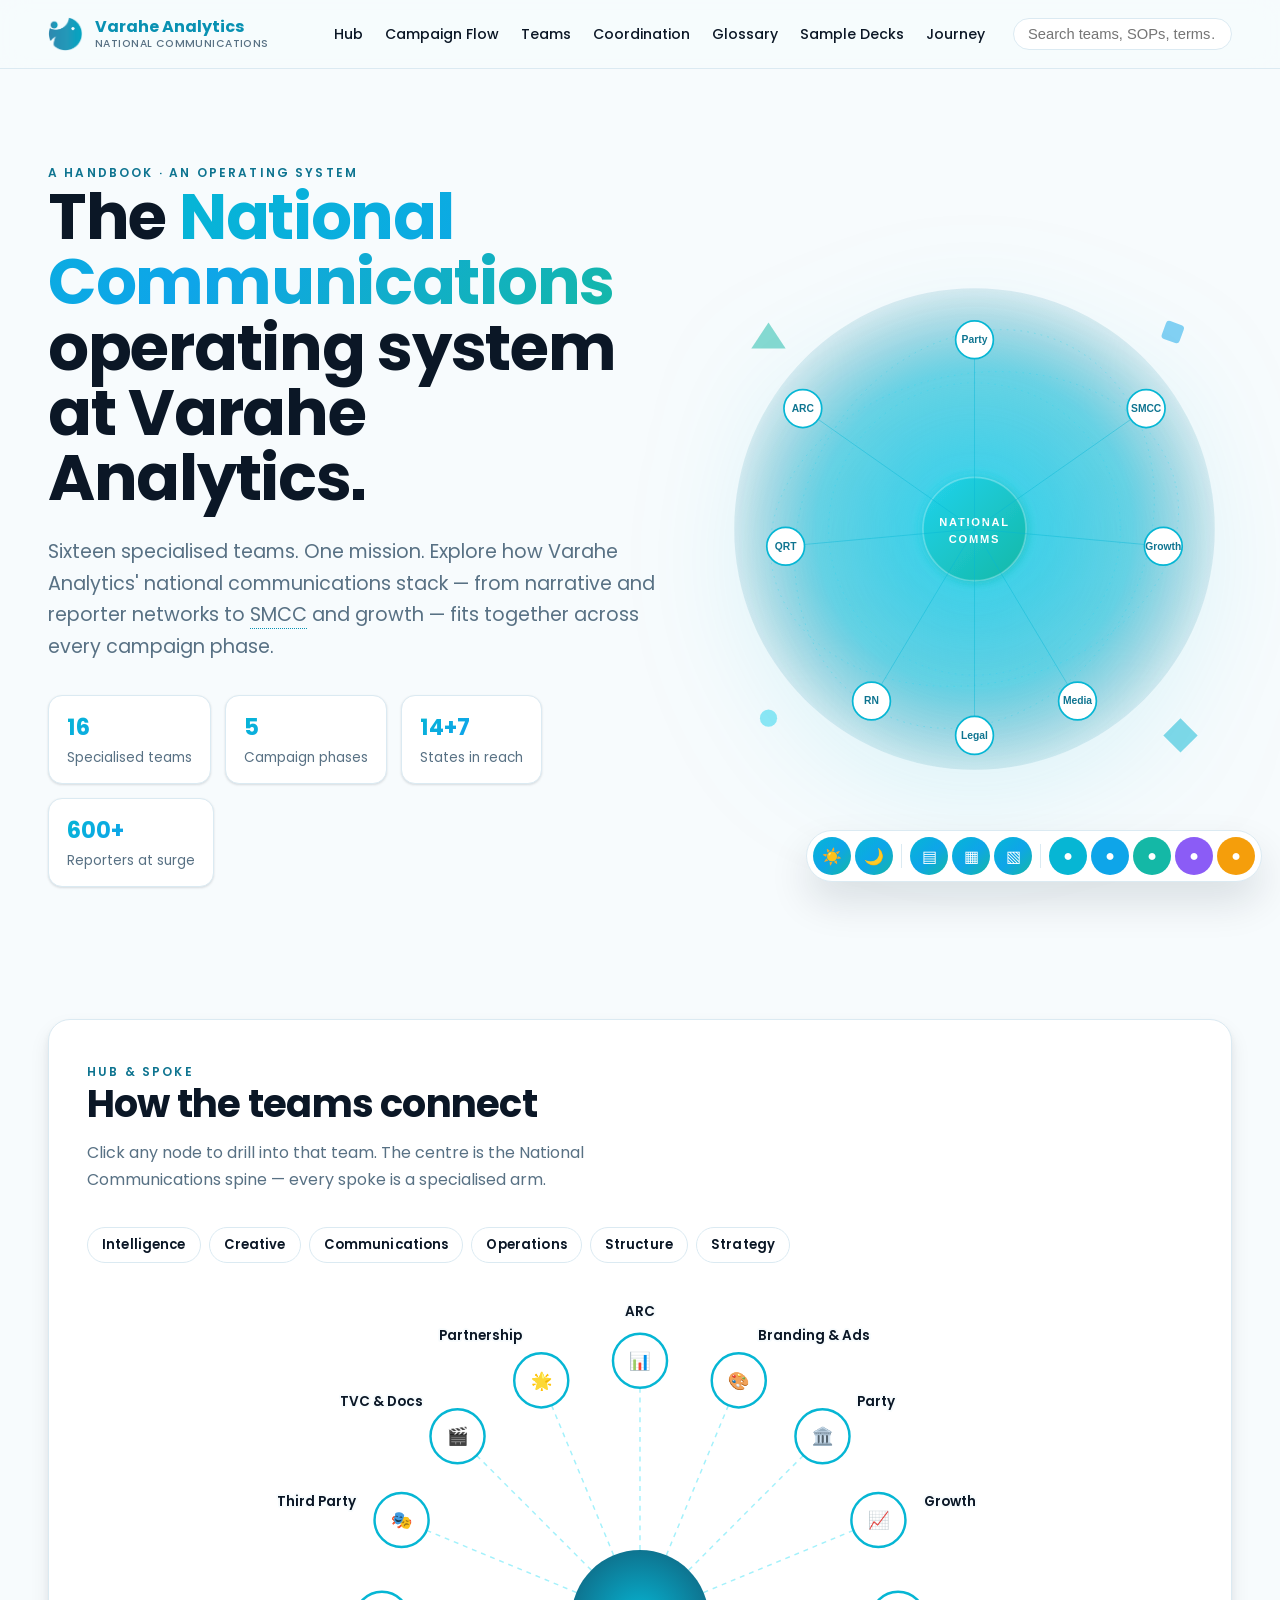
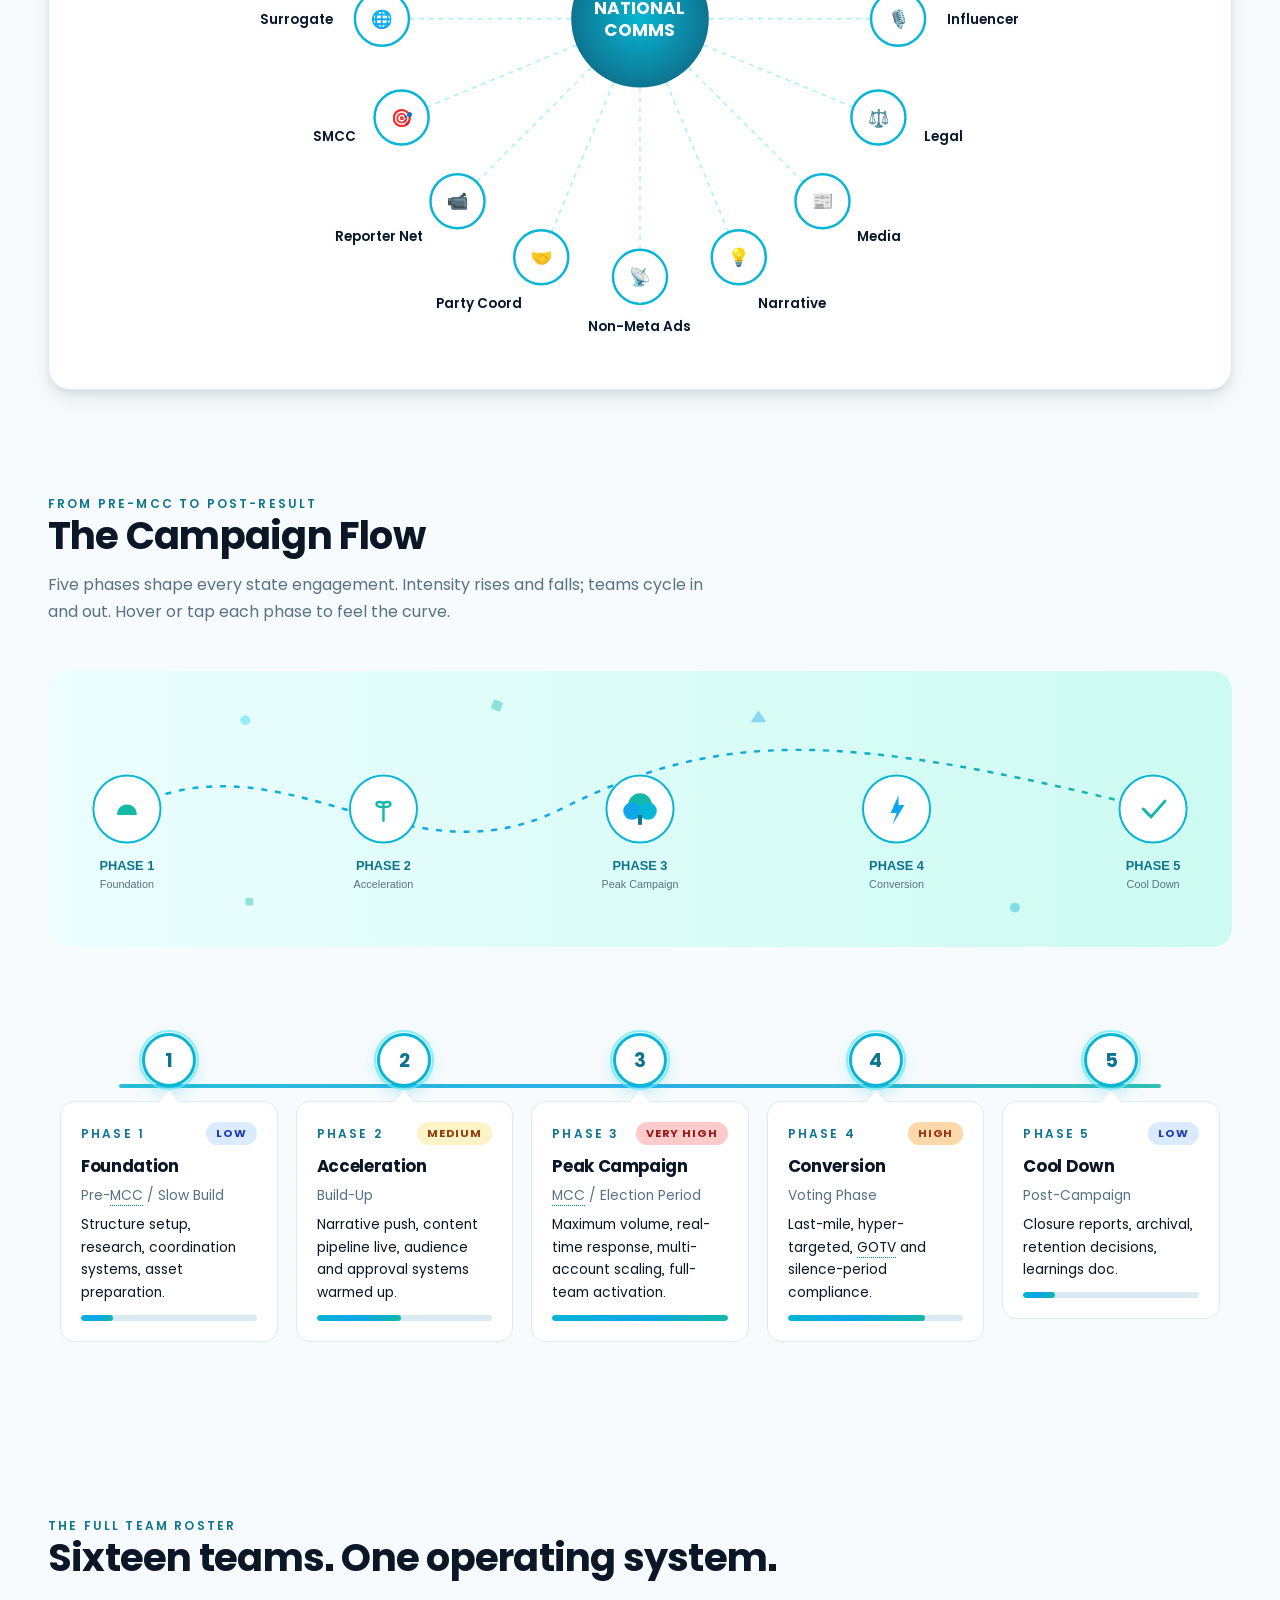
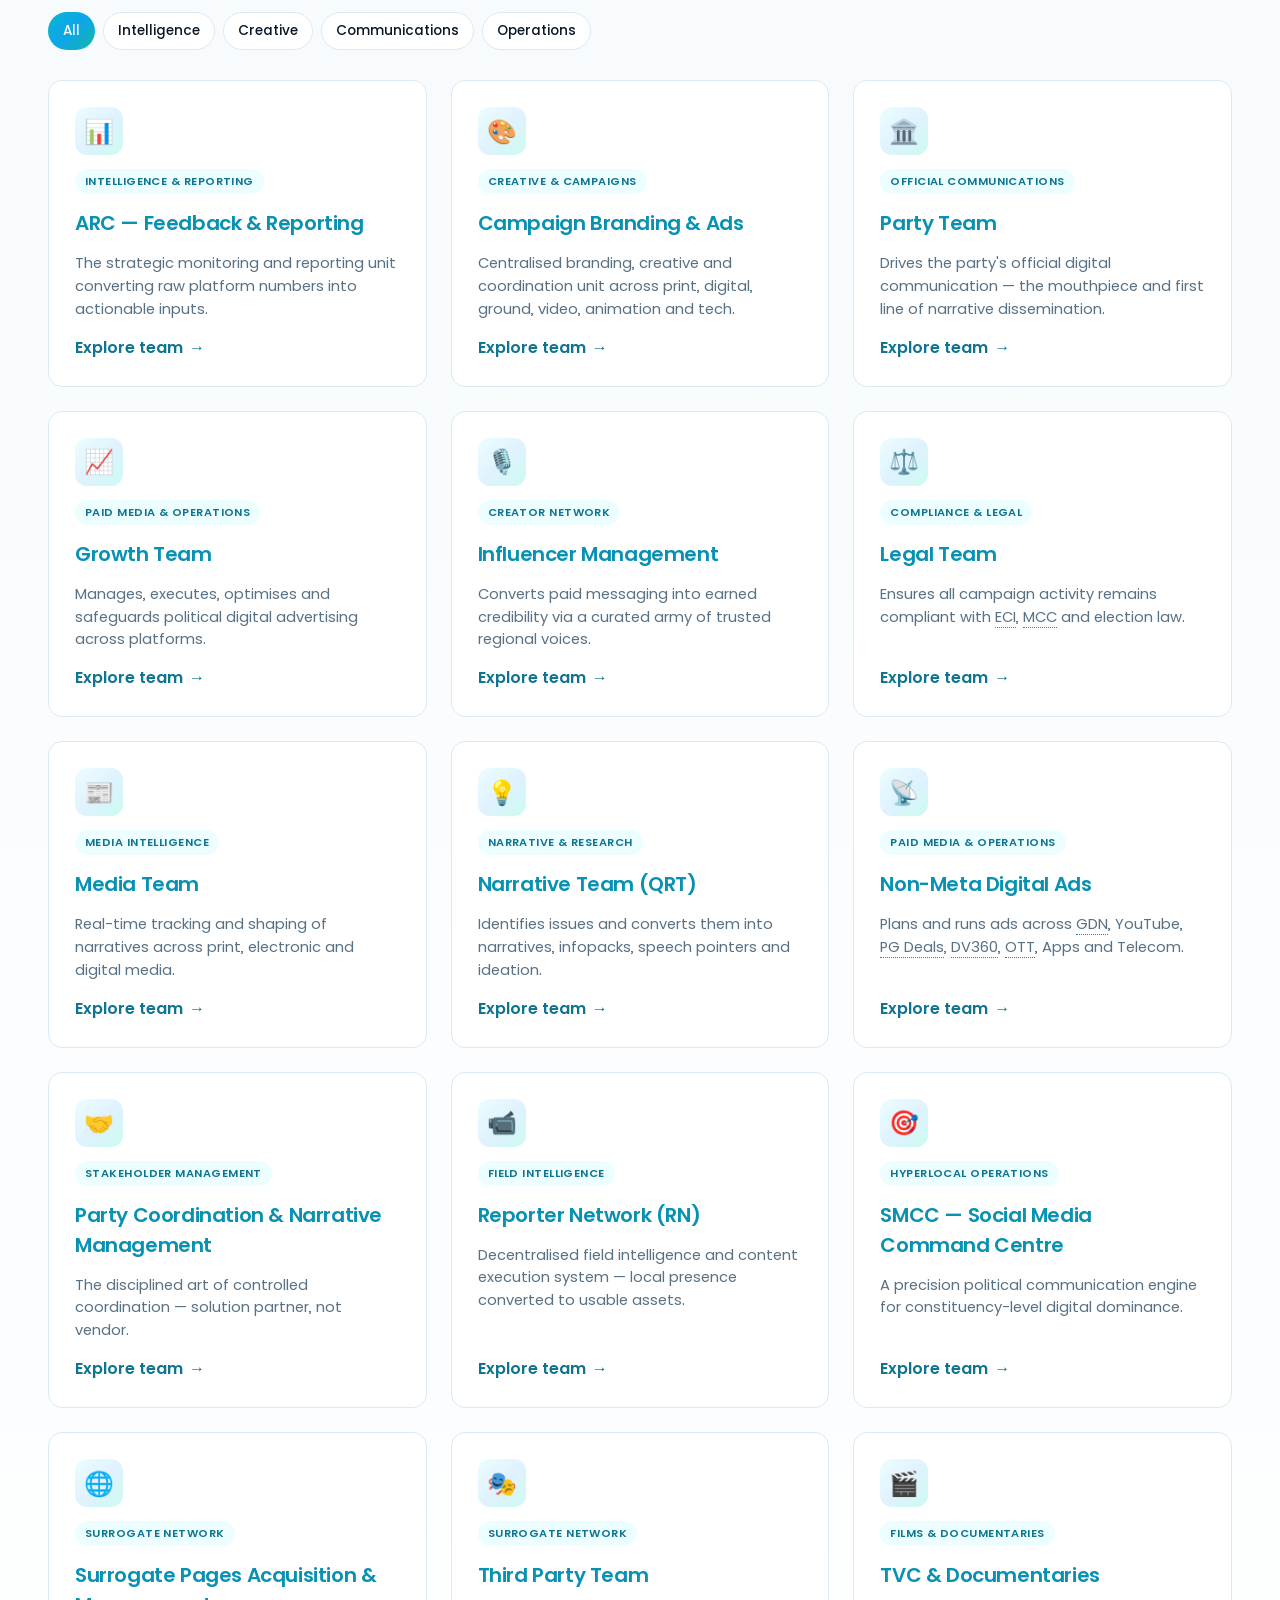
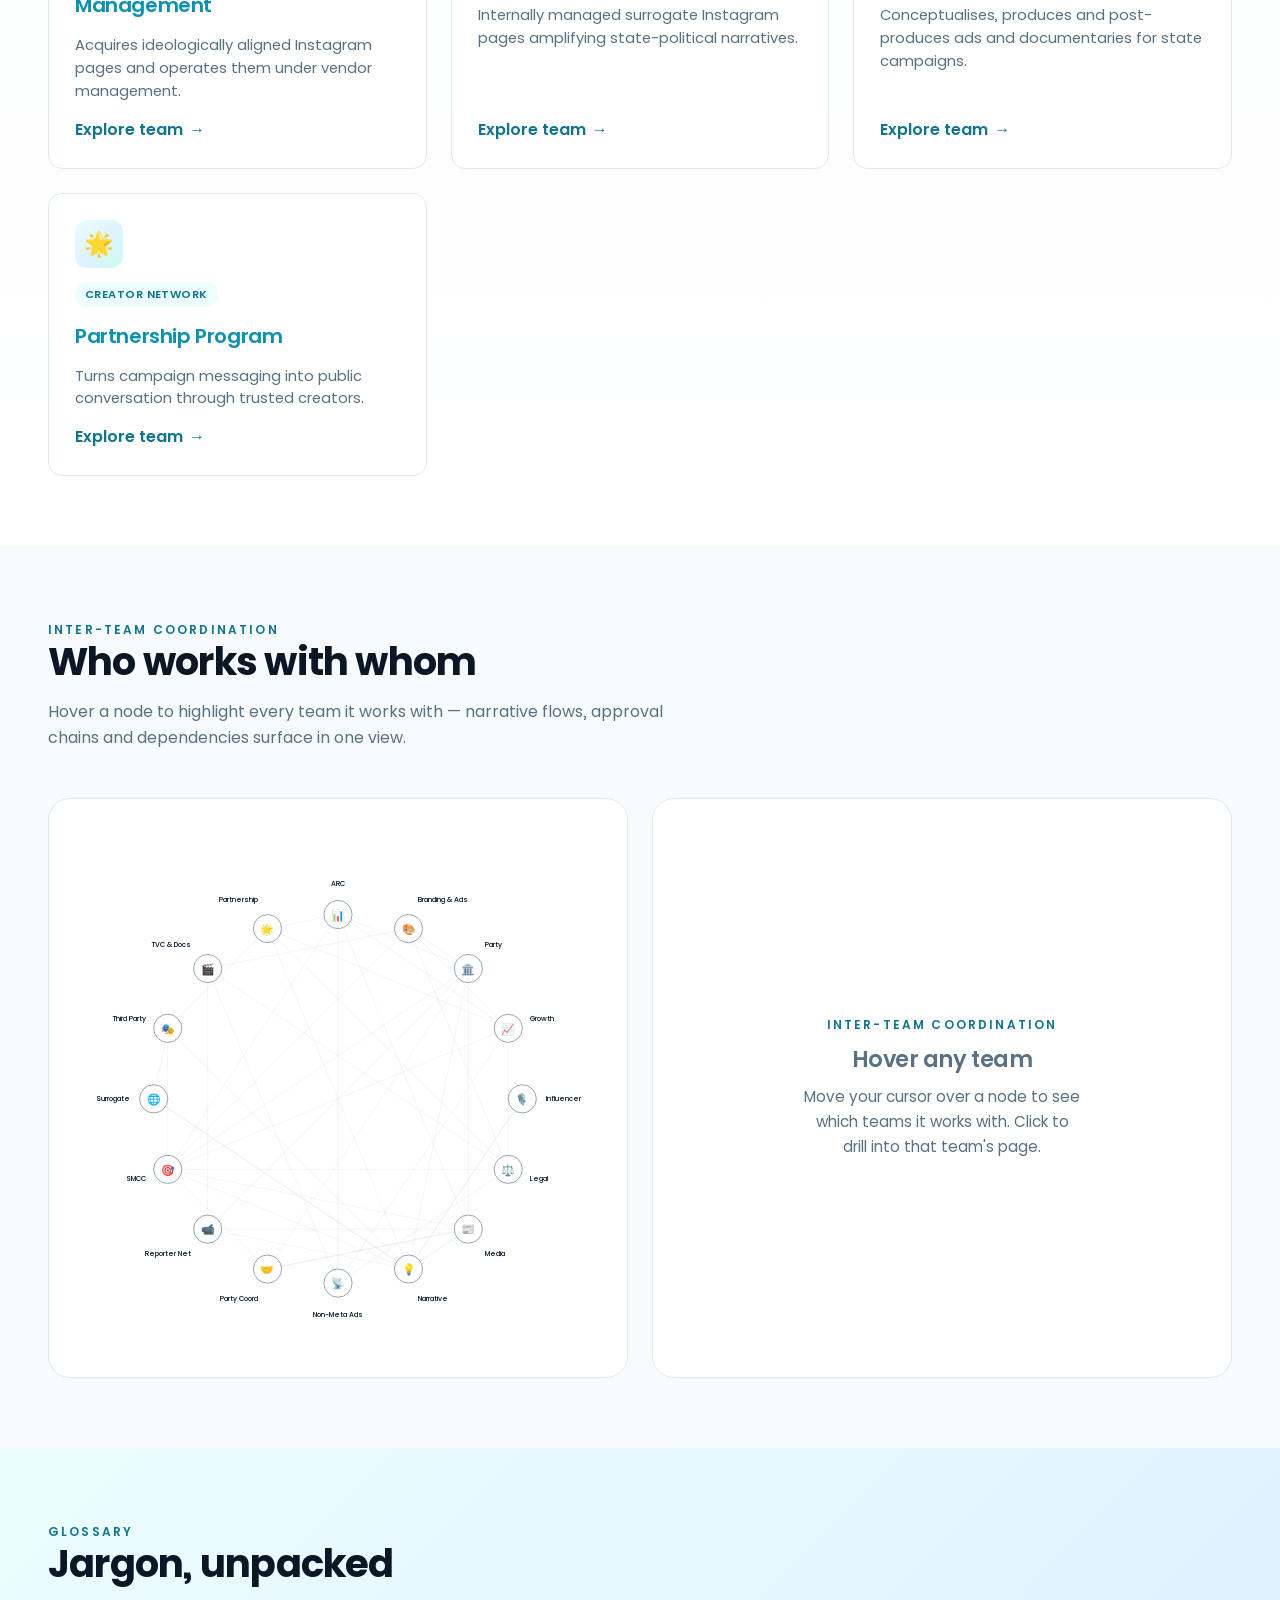
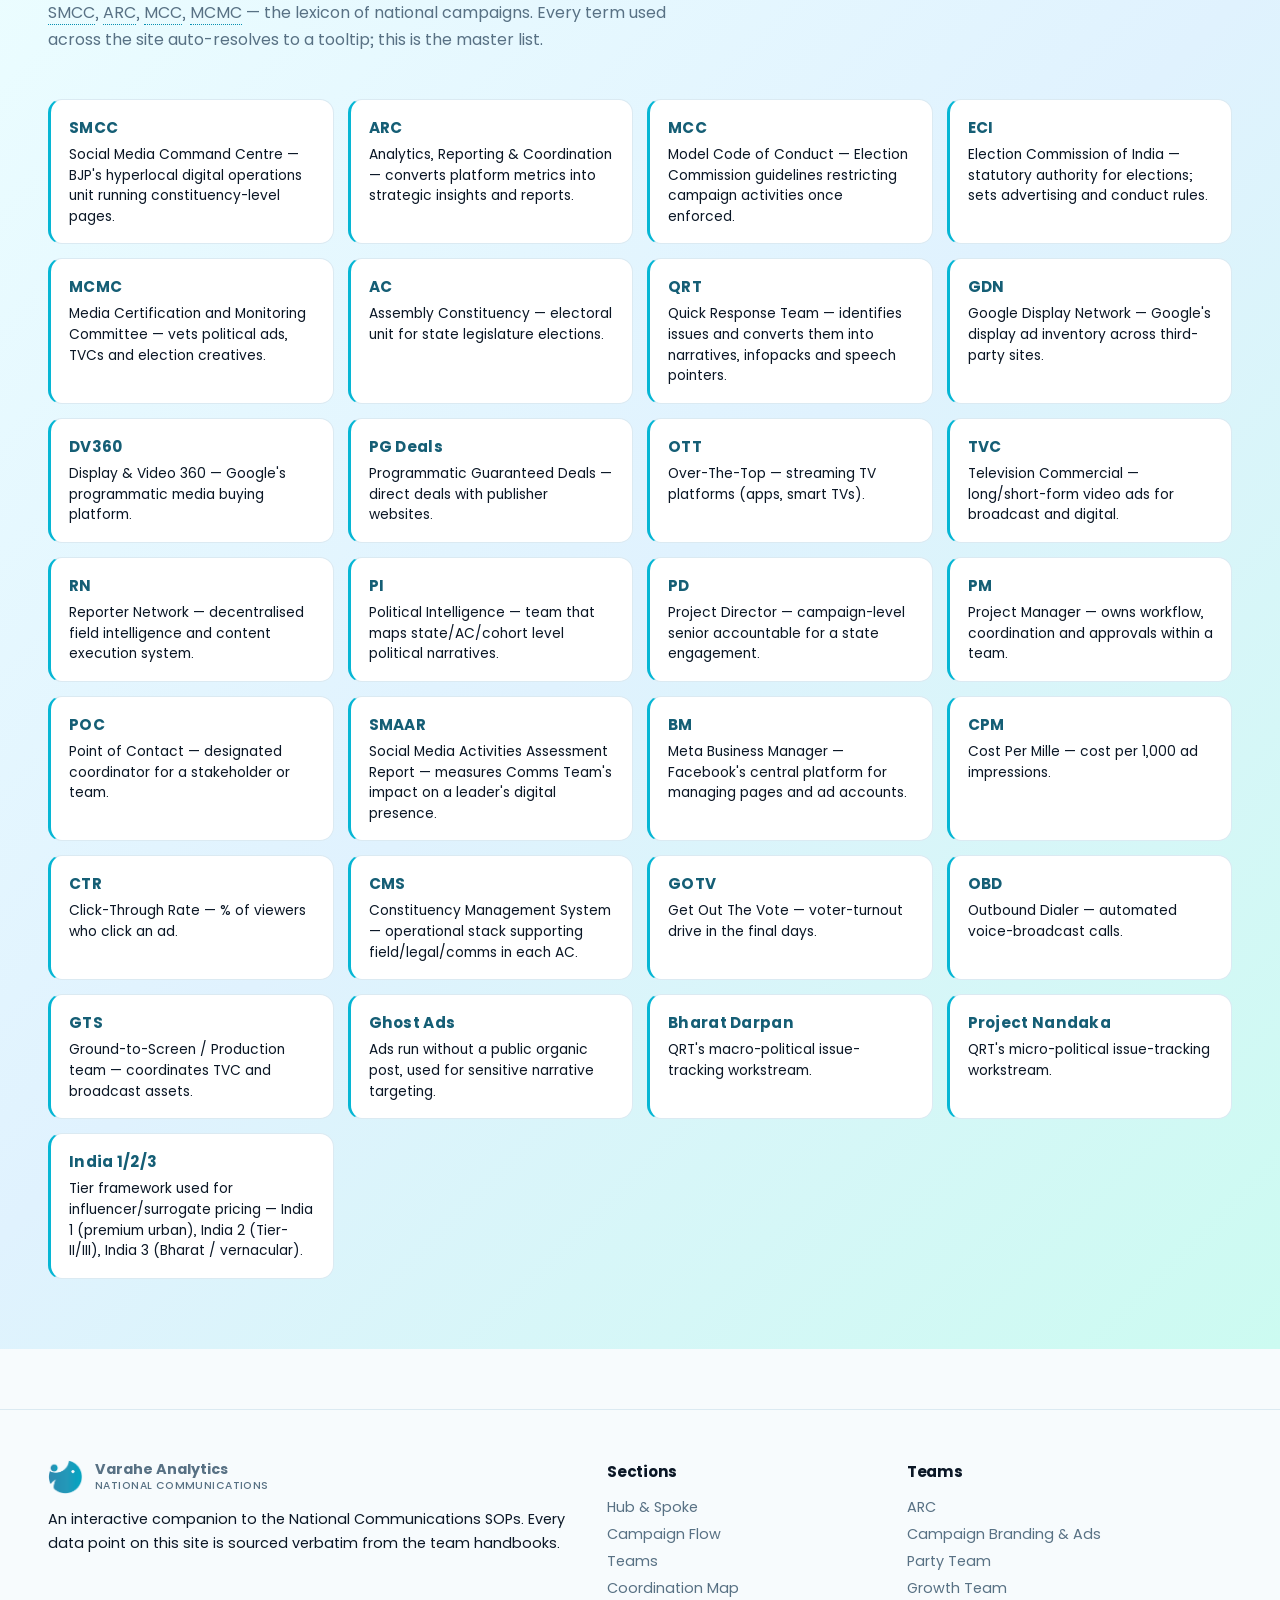
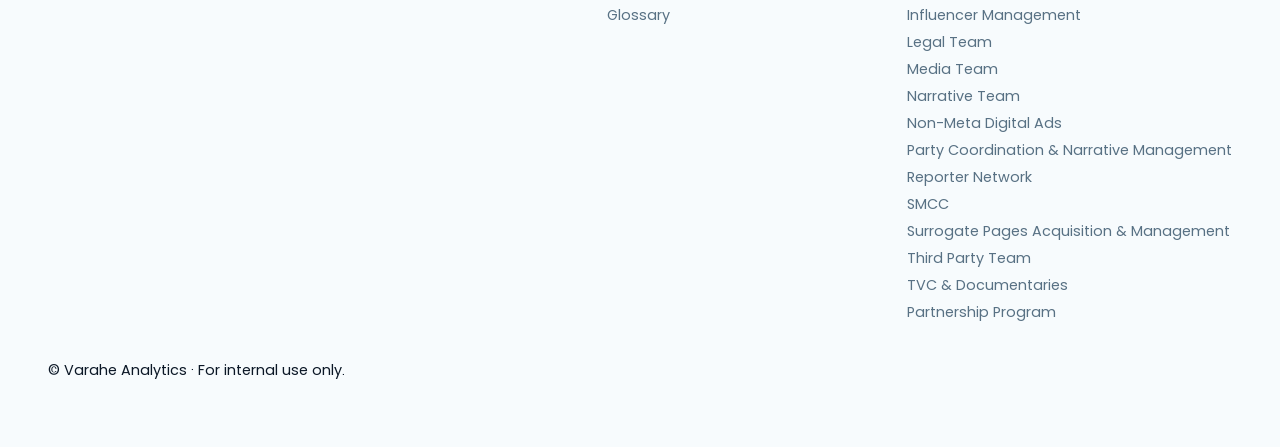
==== commit 9eedd649: "Add Campaign Journey page — gamified state-by-state phase tracker with team-task drawer" ====
--- a/index.html
+++ b/index.html
@@ -26,6 +26,7 @@
       <a href="#coord">Coordination</a>
       <a href="#glossary">Glossary</a>
       <a href="resources.html">Sample Decks</a>
+      <a href="journey.html">Journey</a>
     </nav>
     <div class="nav-search">
       <input type="text" id="globalSearch" placeholder="Search teams, SOPs, terms…" autocomplete="off" />
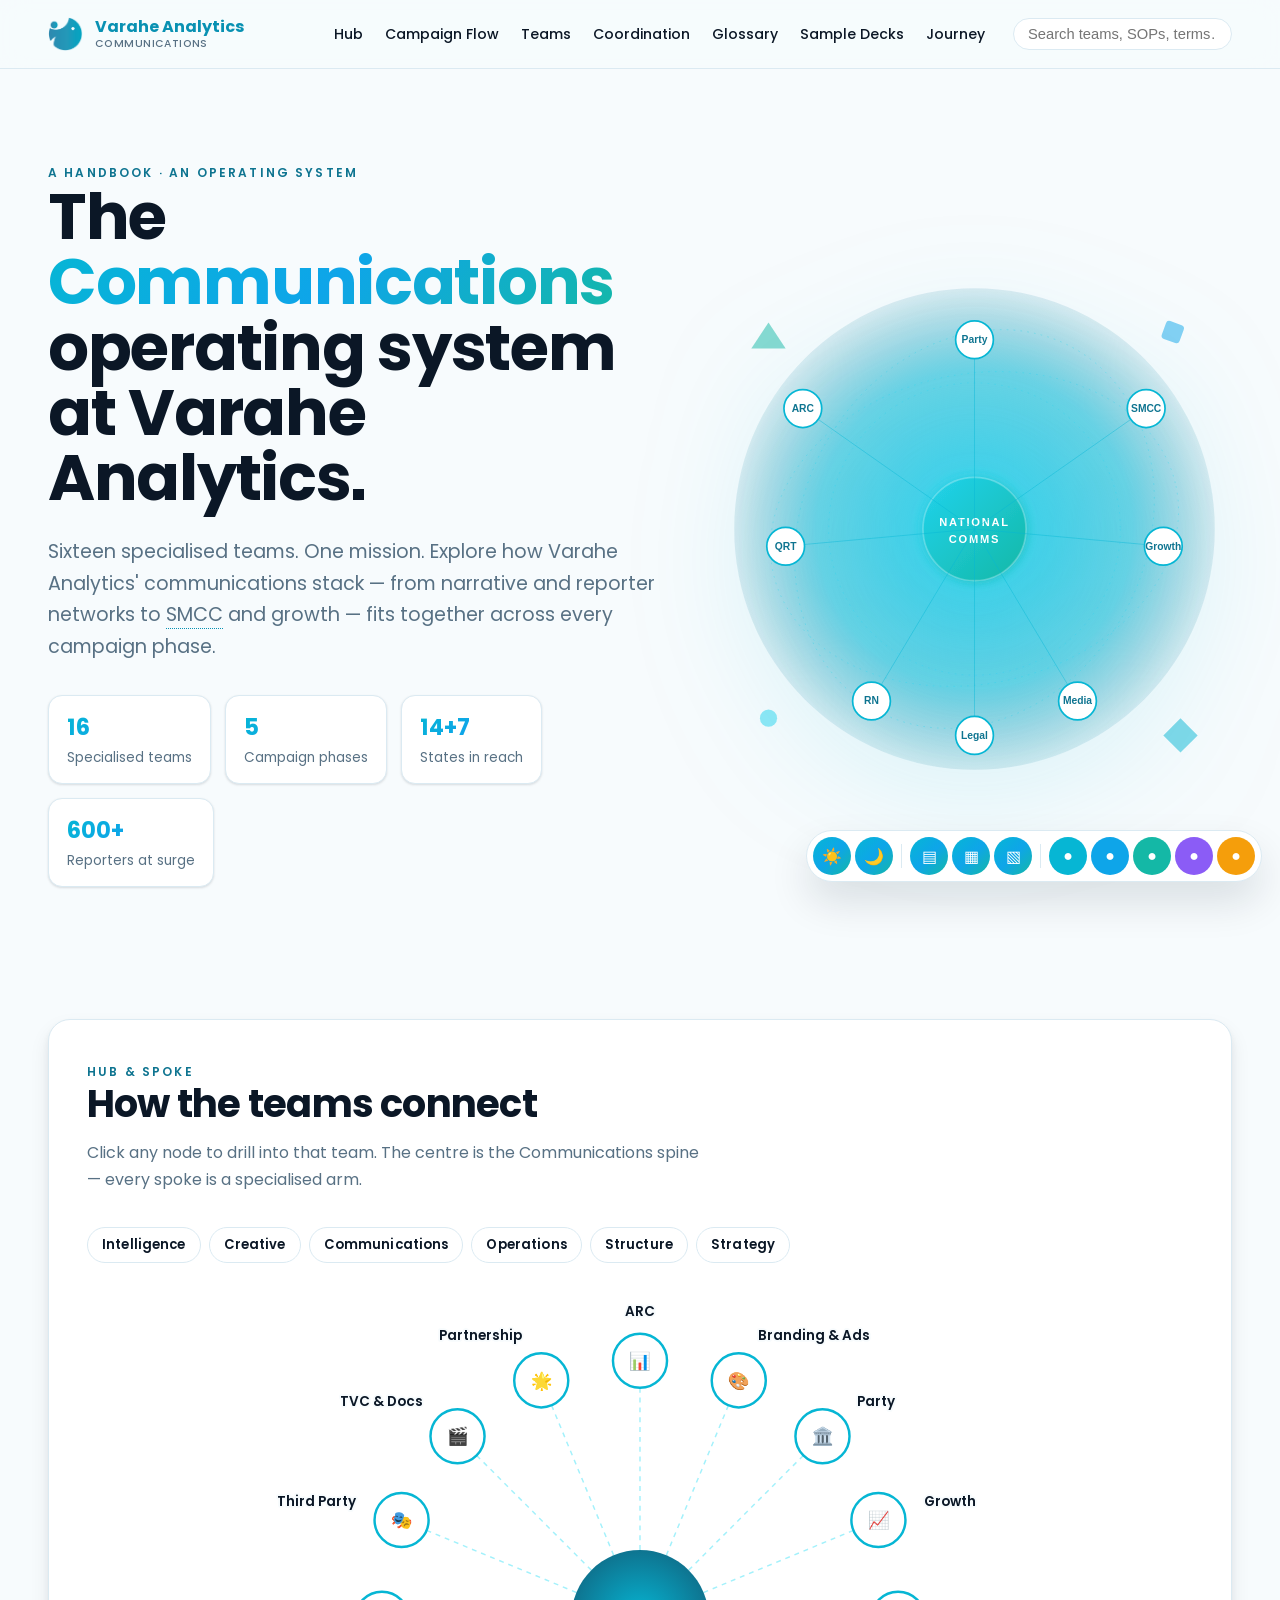
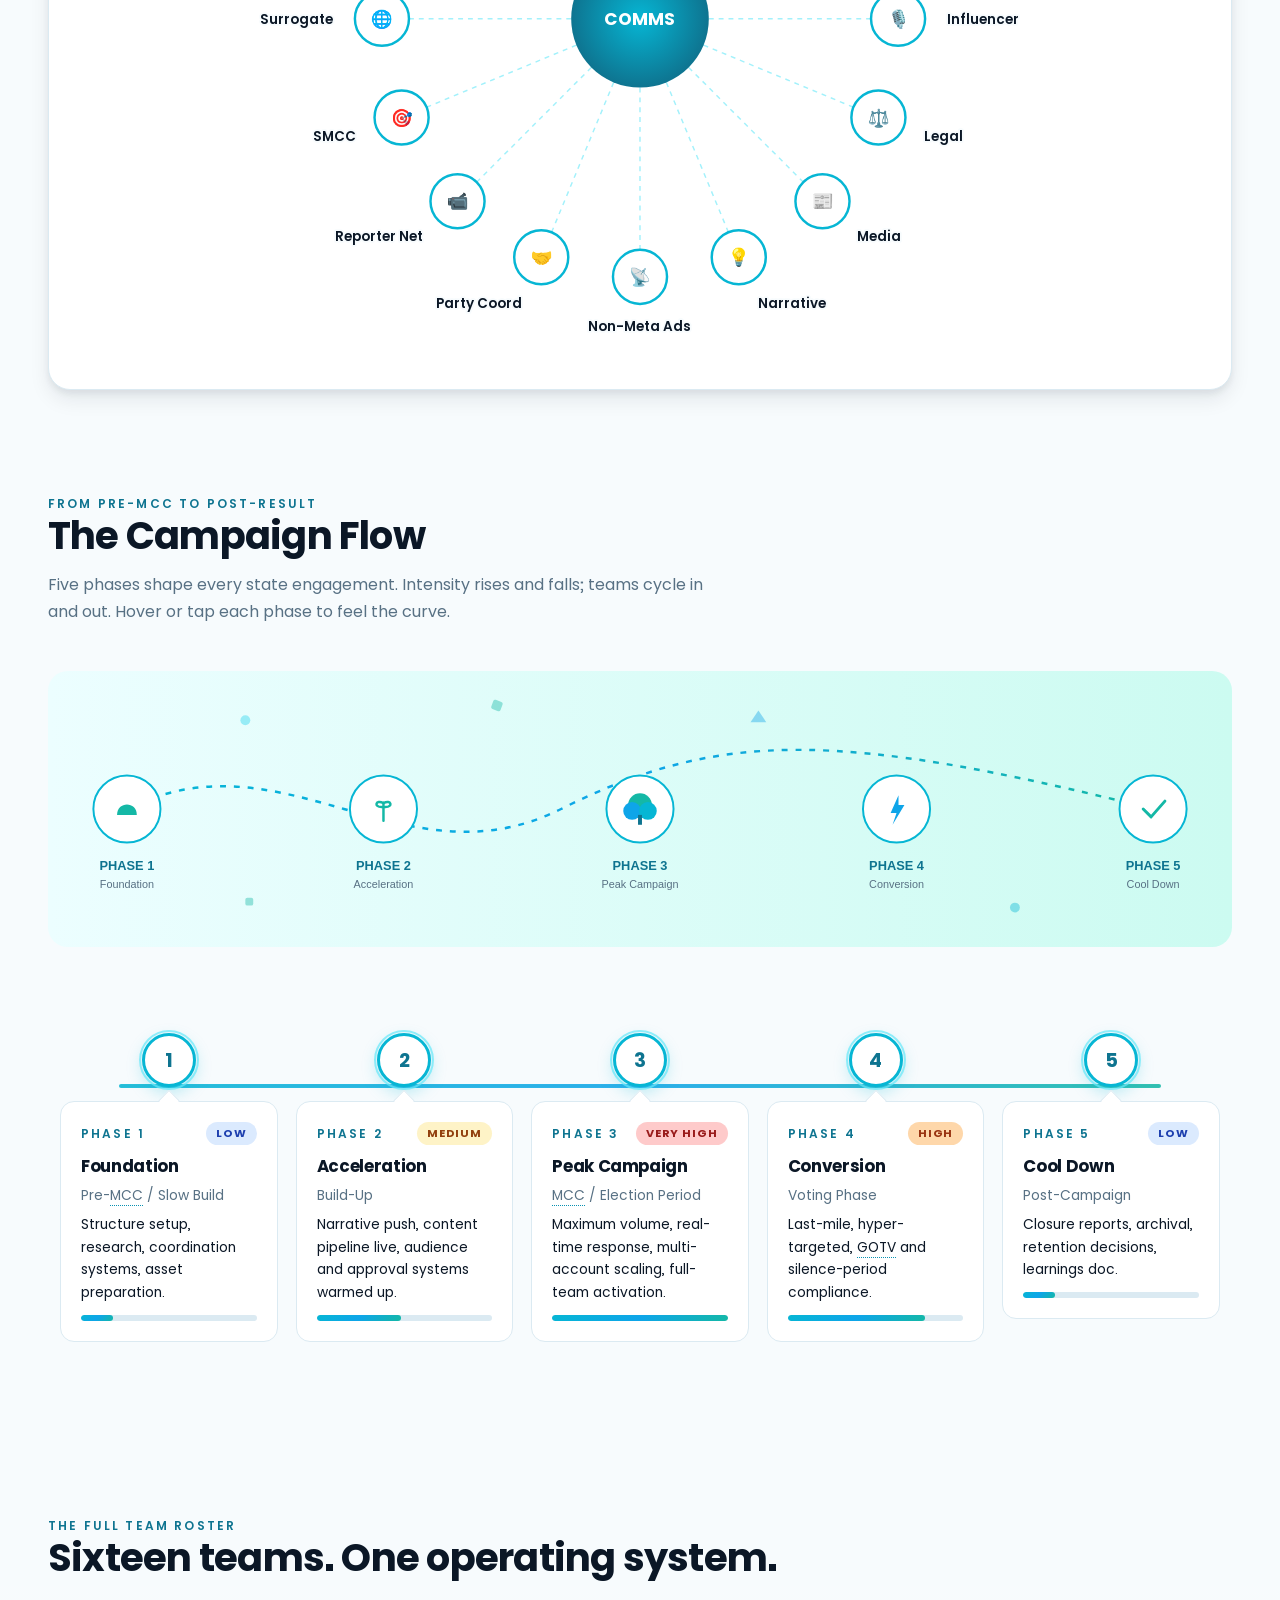
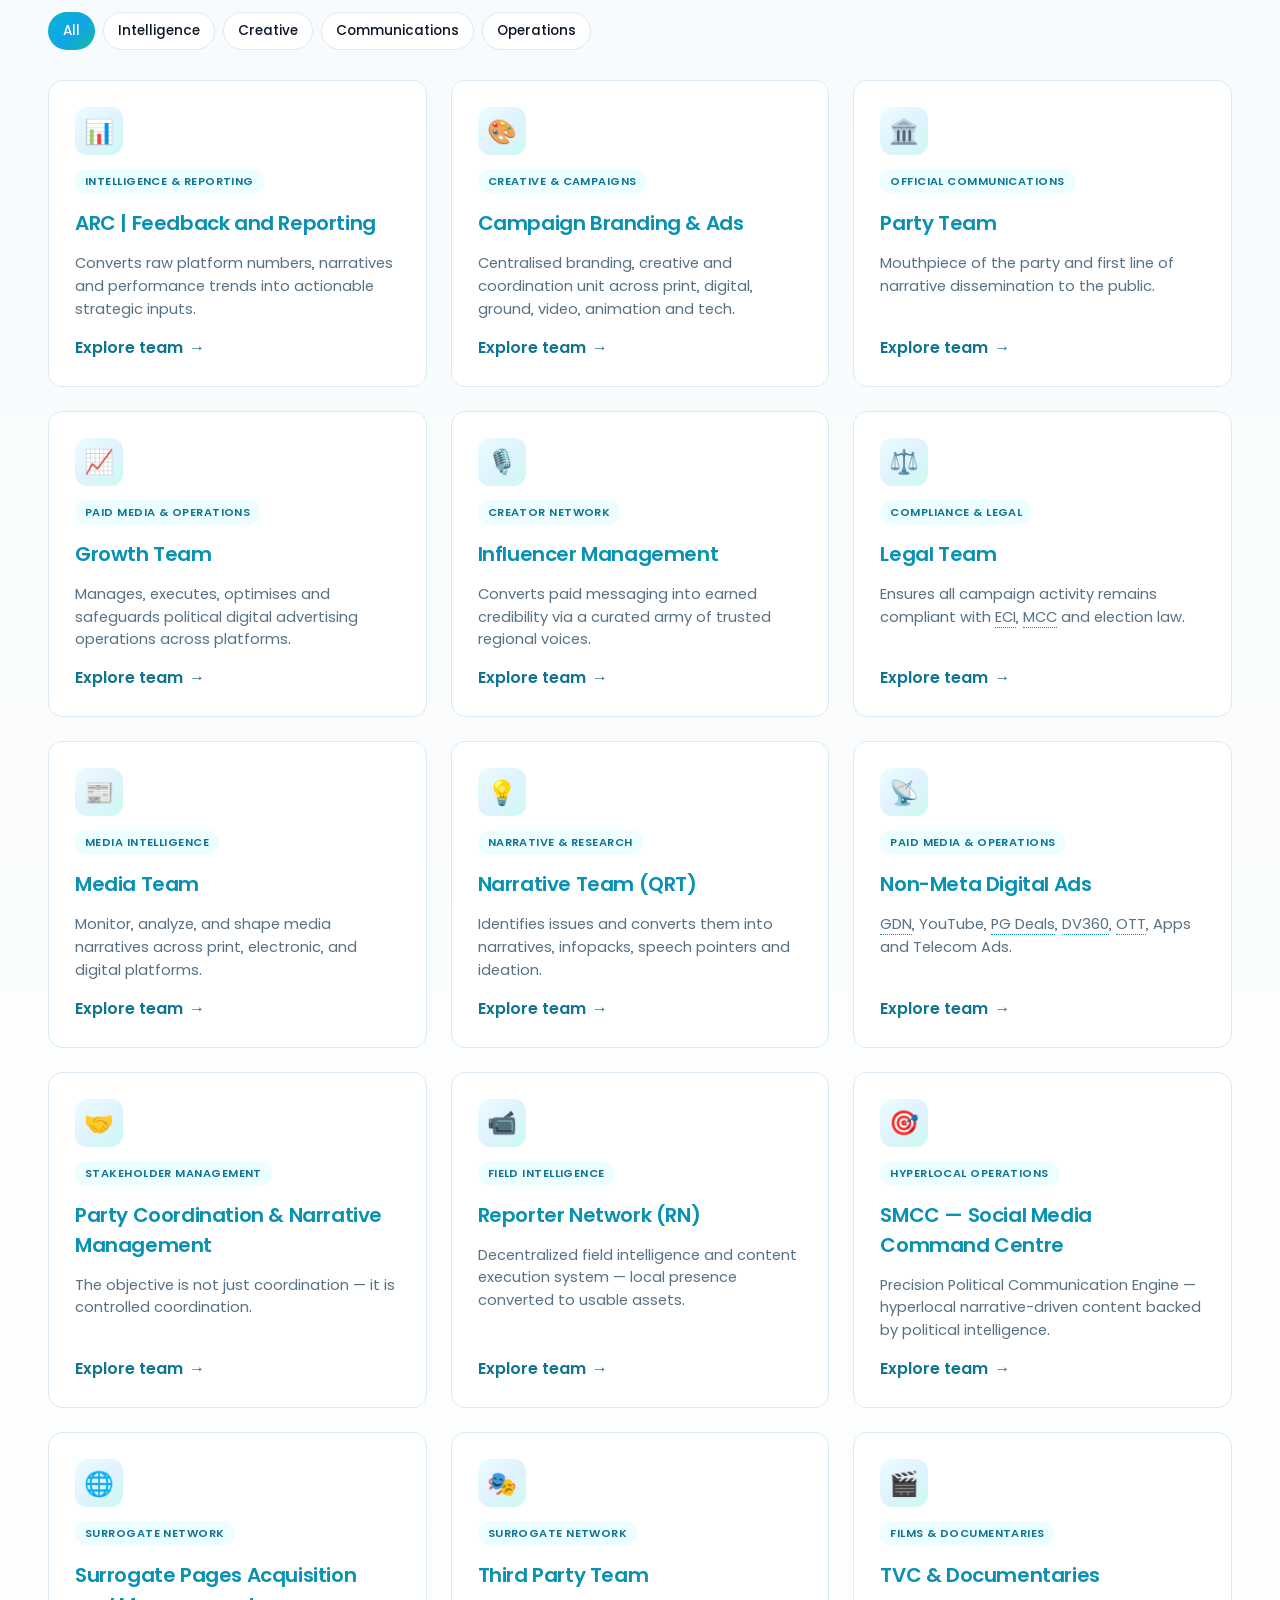
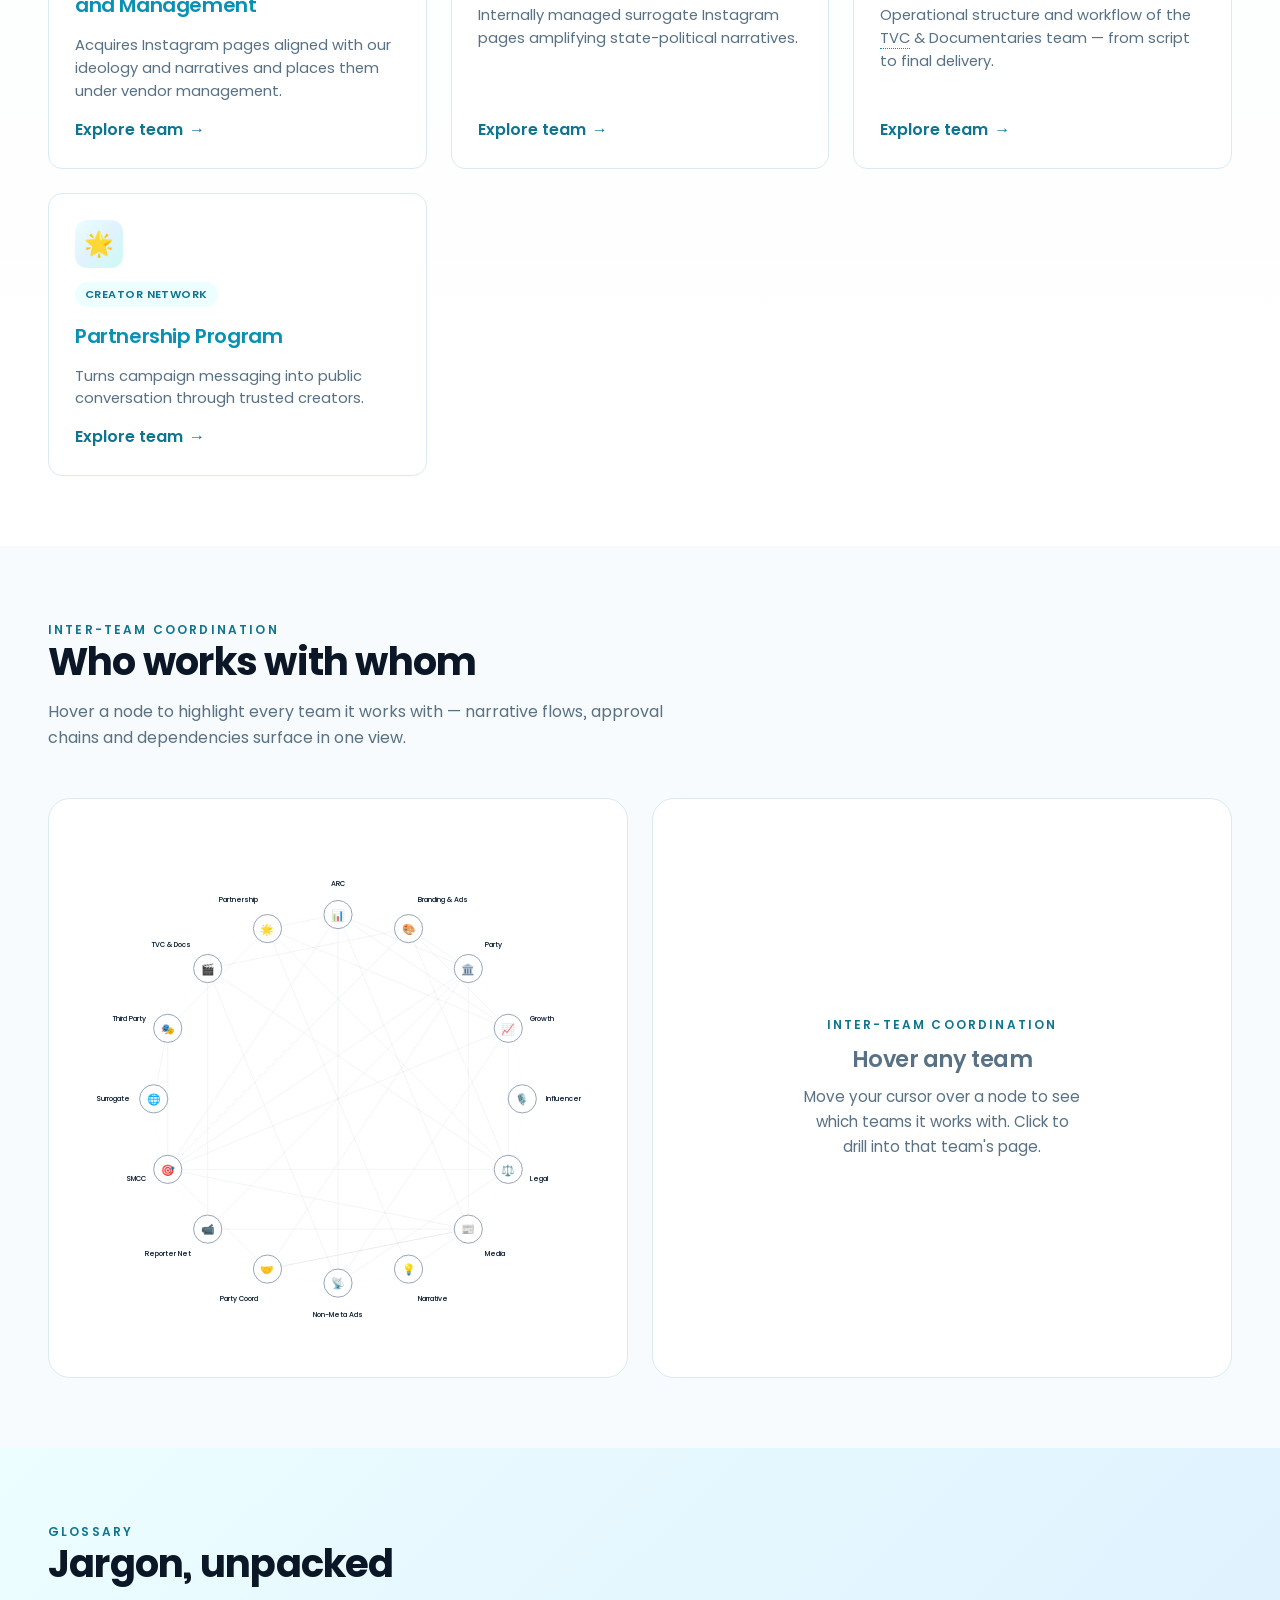
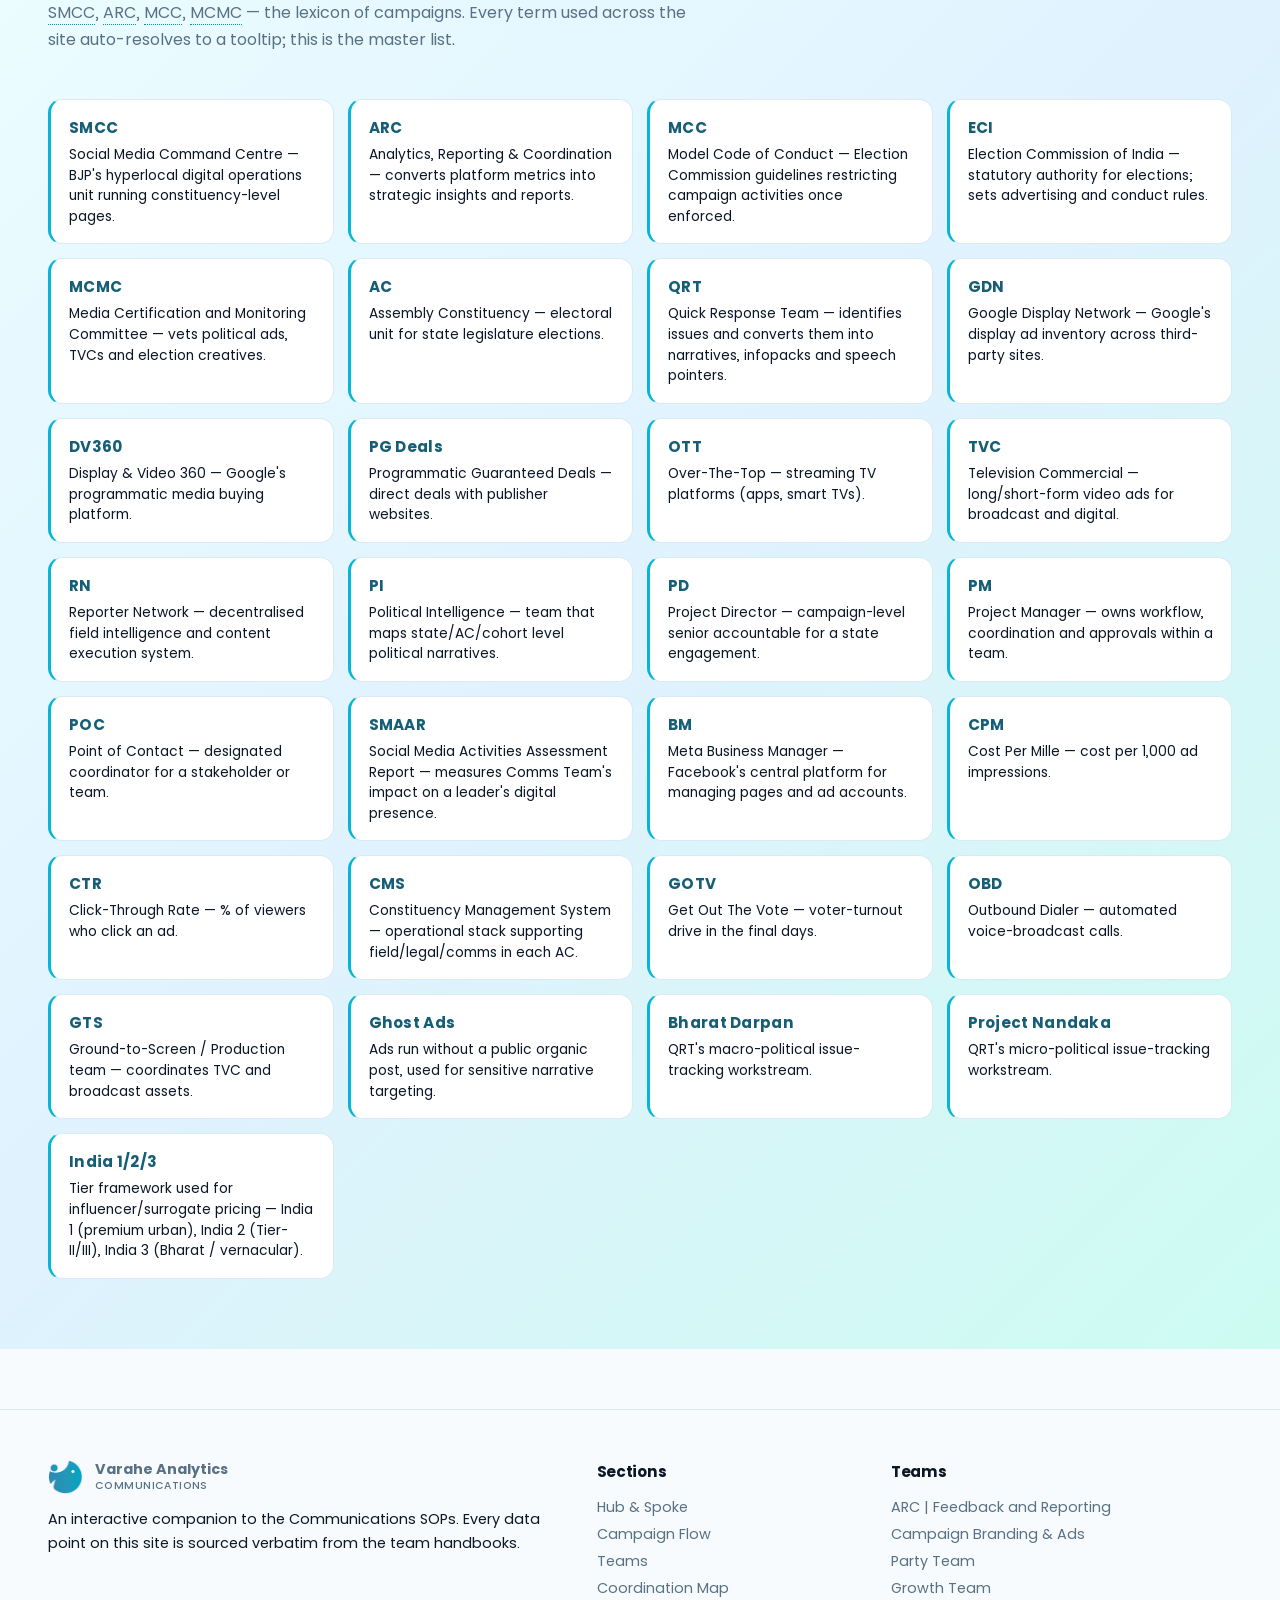
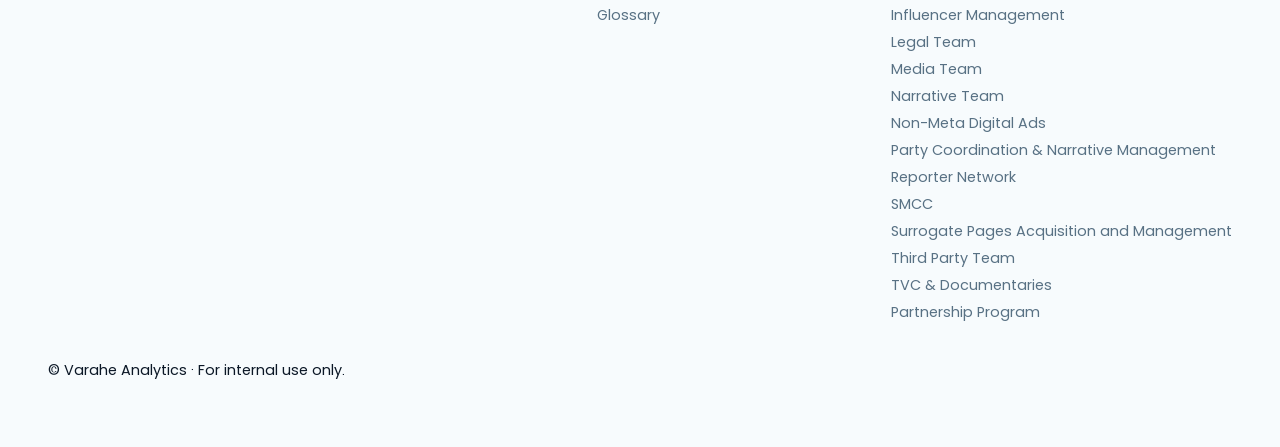
==== commit d10a0f8f: "Branding: drop "National" — now just "Communications" site-wide User feedback: the headline "The Nat" ====
--- a/index.html
+++ b/index.html
@@ -3,8 +3,8 @@
 <head>
 <meta charset="UTF-8" />
 <meta name="viewport" content="width=device-width,initial-scale=1" />
-<title>Varahe Analytics — National Communications</title>
-<meta name="description" content="An interactive guide to Varahe Analytics' National Communications teams — operating systems, structure, workflows, budgets, and how they connect." />
+<title>Varahe Analytics — Communications</title>
+<meta name="description" content="An interactive guide to Varahe Analytics' Communications teams — operating systems, structure, workflows, budgets, and how they connect." />
 <link rel="preconnect" href="https://fonts.googleapis.com">
 <link rel="preconnect" href="https://fonts.gstatic.com" crossorigin>
 <link href="https://fonts.googleapis.com/css2?family=Poppins:wght@300;400;500;600;700&display=swap" rel="stylesheet">
@@ -17,7 +17,7 @@
   <div class="container nav-inner">
     <a class="brand" href="index.html">
       <img src="assets/logo.png" alt="Varahe Analytics" />
-      <span>Varahe Analytics<small>National Communications</small></span>
+      <span>Varahe Analytics<small>Communications</small></span>
     </a>
     <nav class="nav-links">
       <a href="#hub">Hub</a>
@@ -38,8 +38,8 @@
   <div class="container hero-grid">
     <div>
       <span class="kicker scroll-reveal">A handbook · An operating system</span>
-      <h1 class="scroll-reveal">The <span class="grad">National Communications</span><br/>operating system at Varahe Analytics.</h1>
-      <p class="hero-lead scroll-reveal">Sixteen specialised teams. One mission. Explore how Varahe Analytics' national communications stack — from narrative and reporter networks to SMCC and growth — fits together across every campaign phase.</p>
+      <h1 class="scroll-reveal">The <span class="grad">Communications</span><br/>operating system at Varahe Analytics.</h1>
+      <p class="hero-lead scroll-reveal">Sixteen specialised teams. One mission. Explore how Varahe Analytics' communications stack — from narrative and reporter networks to SMCC and growth — fits together across every campaign phase.</p>
       <div class="hero-stats scroll-reveal">
         <div class="stat"><b>16</b><span>Specialised teams</span></div>
         <div class="stat"><b>5</b><span>Campaign phases</span></div>
@@ -47,7 +47,7 @@
         <div class="stat"><b>600+</b><span>Reporters at surge</span></div>
       </div>
     </div>
-    <div class="hero-art scroll-reveal"><img src="assets/hero-mark.svg" alt="Varahe National Comms hub-and-spoke illustration"/></div>
+    <div class="hero-art scroll-reveal"><img src="assets/hero-mark.svg" alt="Varahe Comms hub-and-spoke illustration"/></div>
   </div>
 </section>
 
@@ -57,7 +57,7 @@
       <div>
         <span class="kicker">Hub & spoke</span>
         <h2>How the teams connect</h2>
-        <p class="muted" style="max-width:620px">Click any node to drill into that team. The centre is the National Communications spine — every spoke is a specialised arm.</p>
+        <p class="muted" style="max-width:620px">Click any node to drill into that team. The centre is the Communications spine — every spoke is a specialised arm.</p>
       </div>
       <div class="tag-row" id="hubTagFilter"></div>
     </div>
@@ -120,7 +120,7 @@
       <div>
         <span class="kicker scroll-reveal">Glossary</span>
         <h2 class="scroll-reveal">Jargon, unpacked</h2>
-        <p class="muted scroll-reveal" style="max-width:640px">SMCC, ARC, MCC, MCMC — the lexicon of national campaigns. Every term used across the site auto-resolves to a tooltip; this is the master list.</p>
+        <p class="muted scroll-reveal" style="max-width:640px">SMCC, ARC, MCC, MCMC — the lexicon of campaigns. Every term used across the site auto-resolves to a tooltip; this is the master list.</p>
       </div>
     </div>
     <div class="row scroll-reveal" id="glossaryList"></div>
@@ -131,8 +131,8 @@
   <div class="container">
     <div class="footer-grid">
       <div>
-        <div class="brand" style="margin-bottom:14px"><img src="assets/logo.png" alt=""/><span>Varahe Analytics<small>National Communications</small></span></div>
-        <p>An interactive companion to the National Communications SOPs. Every data point on this site is sourced verbatim from the team handbooks.</p>
+        <div class="brand" style="margin-bottom:14px"><img src="assets/logo.png" alt=""/><span>Varahe Analytics<small>Communications</small></span></div>
+        <p>An interactive companion to the Communications SOPs. Every data point on this site is sourced verbatim from the team handbooks.</p>
       </div>
       <div>
         <h4>Sections</h4>
--- a/styles.css
+++ b/styles.css
@@ -267,11 +267,11 @@
 .meta-pill b{color:var(--ink);font-weight:600}
 
 /* TABS */
-.tabs{display:flex;gap:4px;flex-wrap:wrap;border-bottom:1px solid var(--line);margin:34px 0 0;position:sticky;top:68px;background:color-mix(in oklab,var(--paper) 88%,transparent);backdrop-filter:blur(8px);z-index:10;padding:0 2px}
-.tab{padding:14px 18px;font-weight:600;border:0;background:transparent;cursor:pointer;color:var(--muted);font-family:inherit;font-size:.94rem;position:relative;transition:var(--transition)}
+.tabs{display:flex;gap:2px;flex-wrap:nowrap;white-space:nowrap;overflow-x:auto;border-bottom:1px solid var(--line);margin:34px 0 0;position:sticky;top:68px;background:color-mix(in oklab,var(--paper) 88%,transparent);backdrop-filter:blur(8px);z-index:10;padding:0 2px;scrollbar-width:thin}
+.tab{padding:14px 14px;font-weight:600;border:0;background:transparent;cursor:pointer;color:var(--muted);font-family:inherit;font-size:.9rem;position:relative;transition:var(--transition);flex-shrink:0}
 .tab:hover{color:var(--ink)}
 .tab.active{color:var(--teal-700)}
-.tab.active::after{content:"";position:absolute;left:18px;right:18px;bottom:-1px;height:3px;background:var(--gradient);border-radius:3px 3px 0 0}
+.tab.active::after{content:"";position:absolute;left:14px;right:14px;bottom:-1px;height:3px;background:var(--gradient);border-radius:3px 3px 0 0}
 .tab-content{padding:40px 0;display:none;animation:fade .4s ease}
 .tab-content.active{display:block}
 @keyframes fade{from{opacity:0;transform:translateY(6px)}to{opacity:1;transform:none}}
@@ -562,7 +562,7 @@
 .example-wrap h3{font-size:1.25rem;margin:6px 0 14px}
 .example-wrap p{font-size:1rem;line-height:1.7;color:var(--ink)}
 
-/* GLOSSARY — flat, non-interactive grid */
+/* GLOSSARY — flat grid (no extra rule, keeping the marker line) */
 .glossary-grid{display:grid;grid-template-columns:repeat(auto-fill,minmax(280px,1fr));gap:14px}
 .gloss-item{padding:16px 18px;background:var(--paper-2);border:1px solid var(--line);border-radius:var(--radius);transition:var(--transition);border-left:3px solid var(--teal-500)}
 .gloss-item:hover{transform:translateY(-2px);box-shadow:var(--shadow-sm);border-left-color:var(--teal-700)}
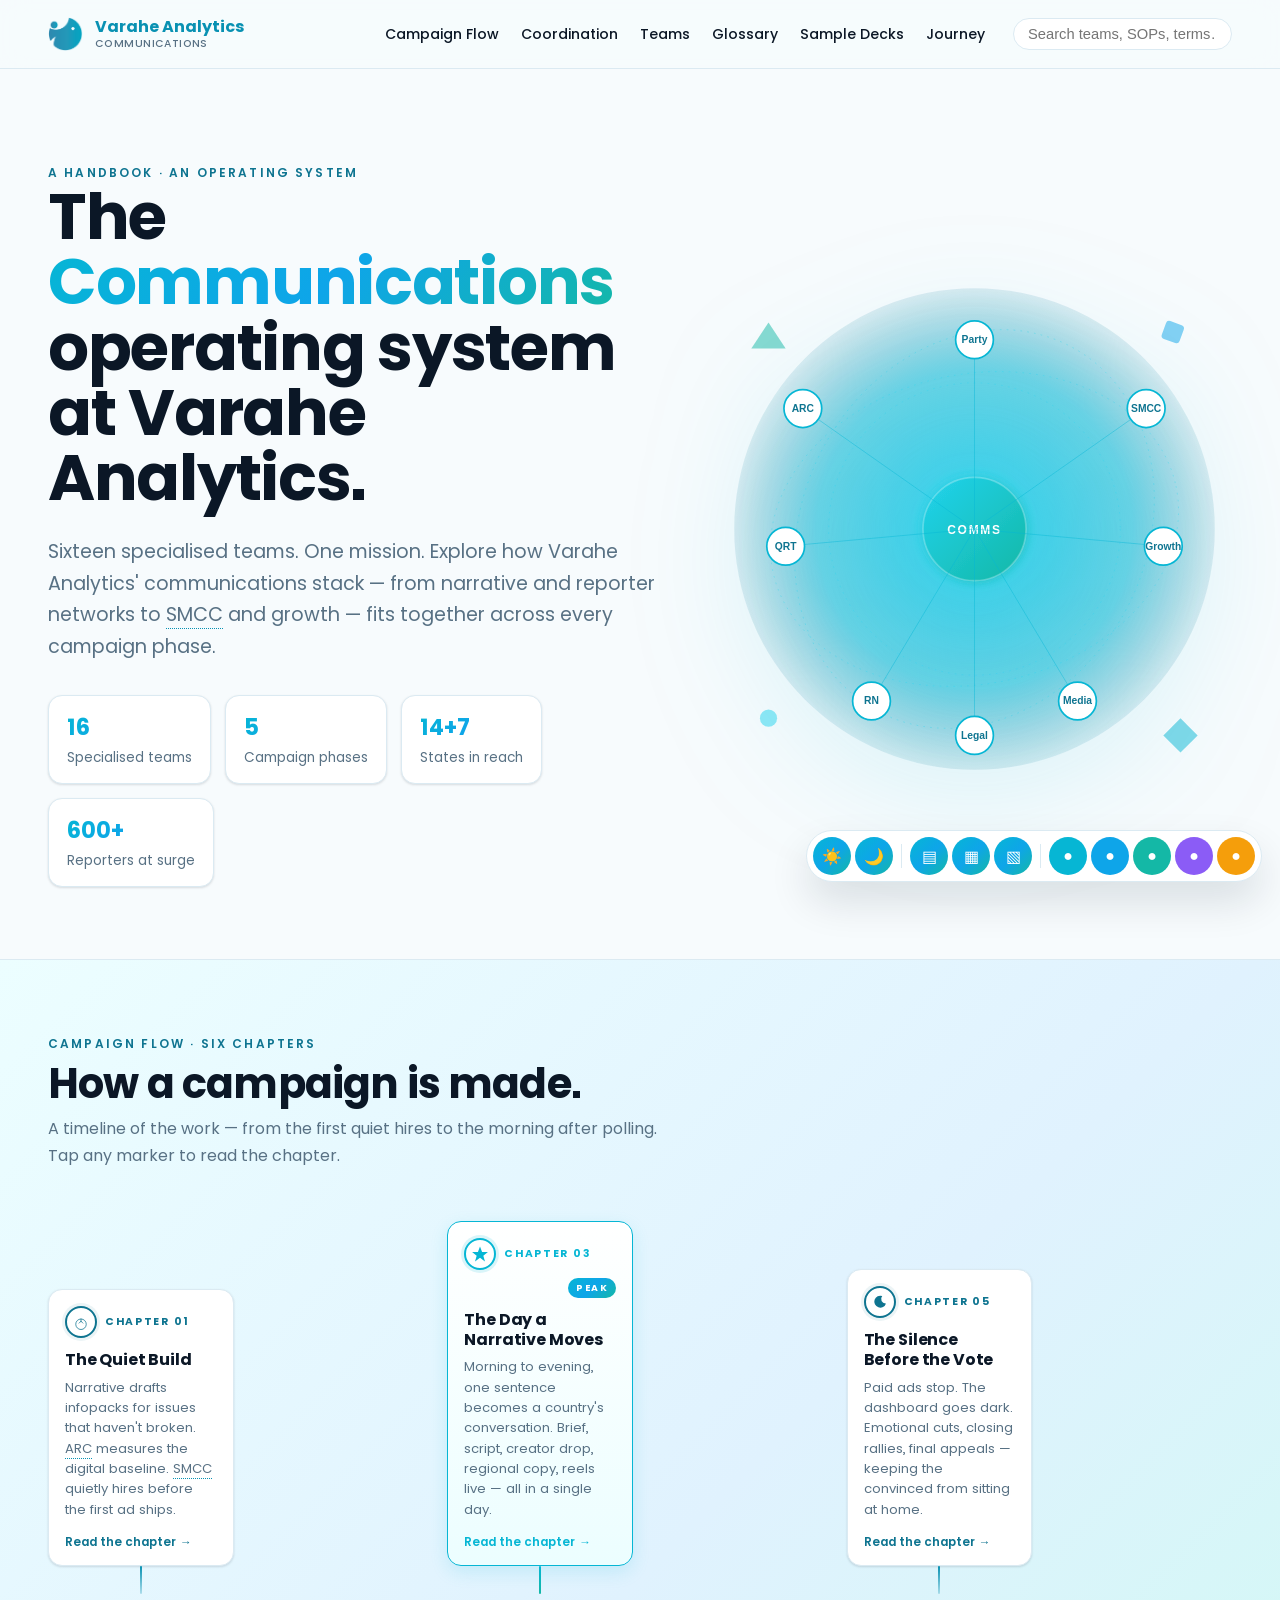
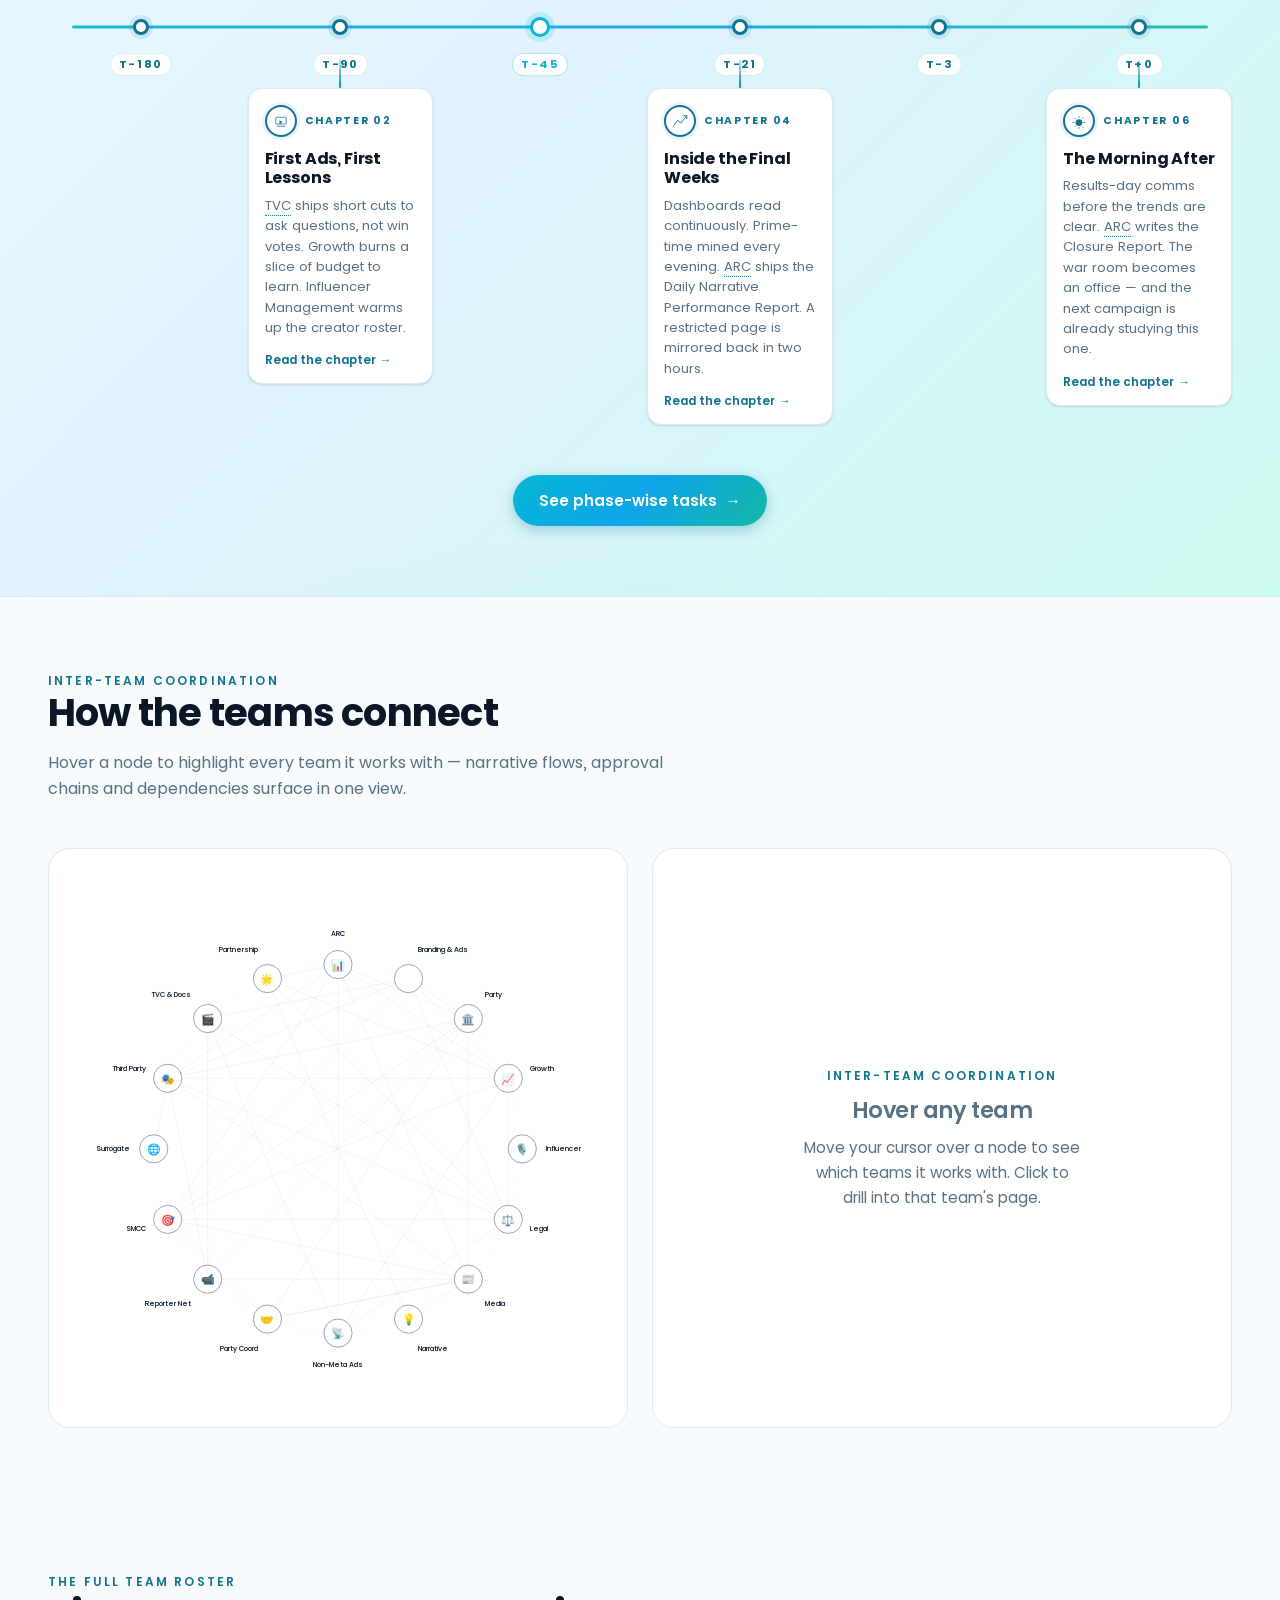
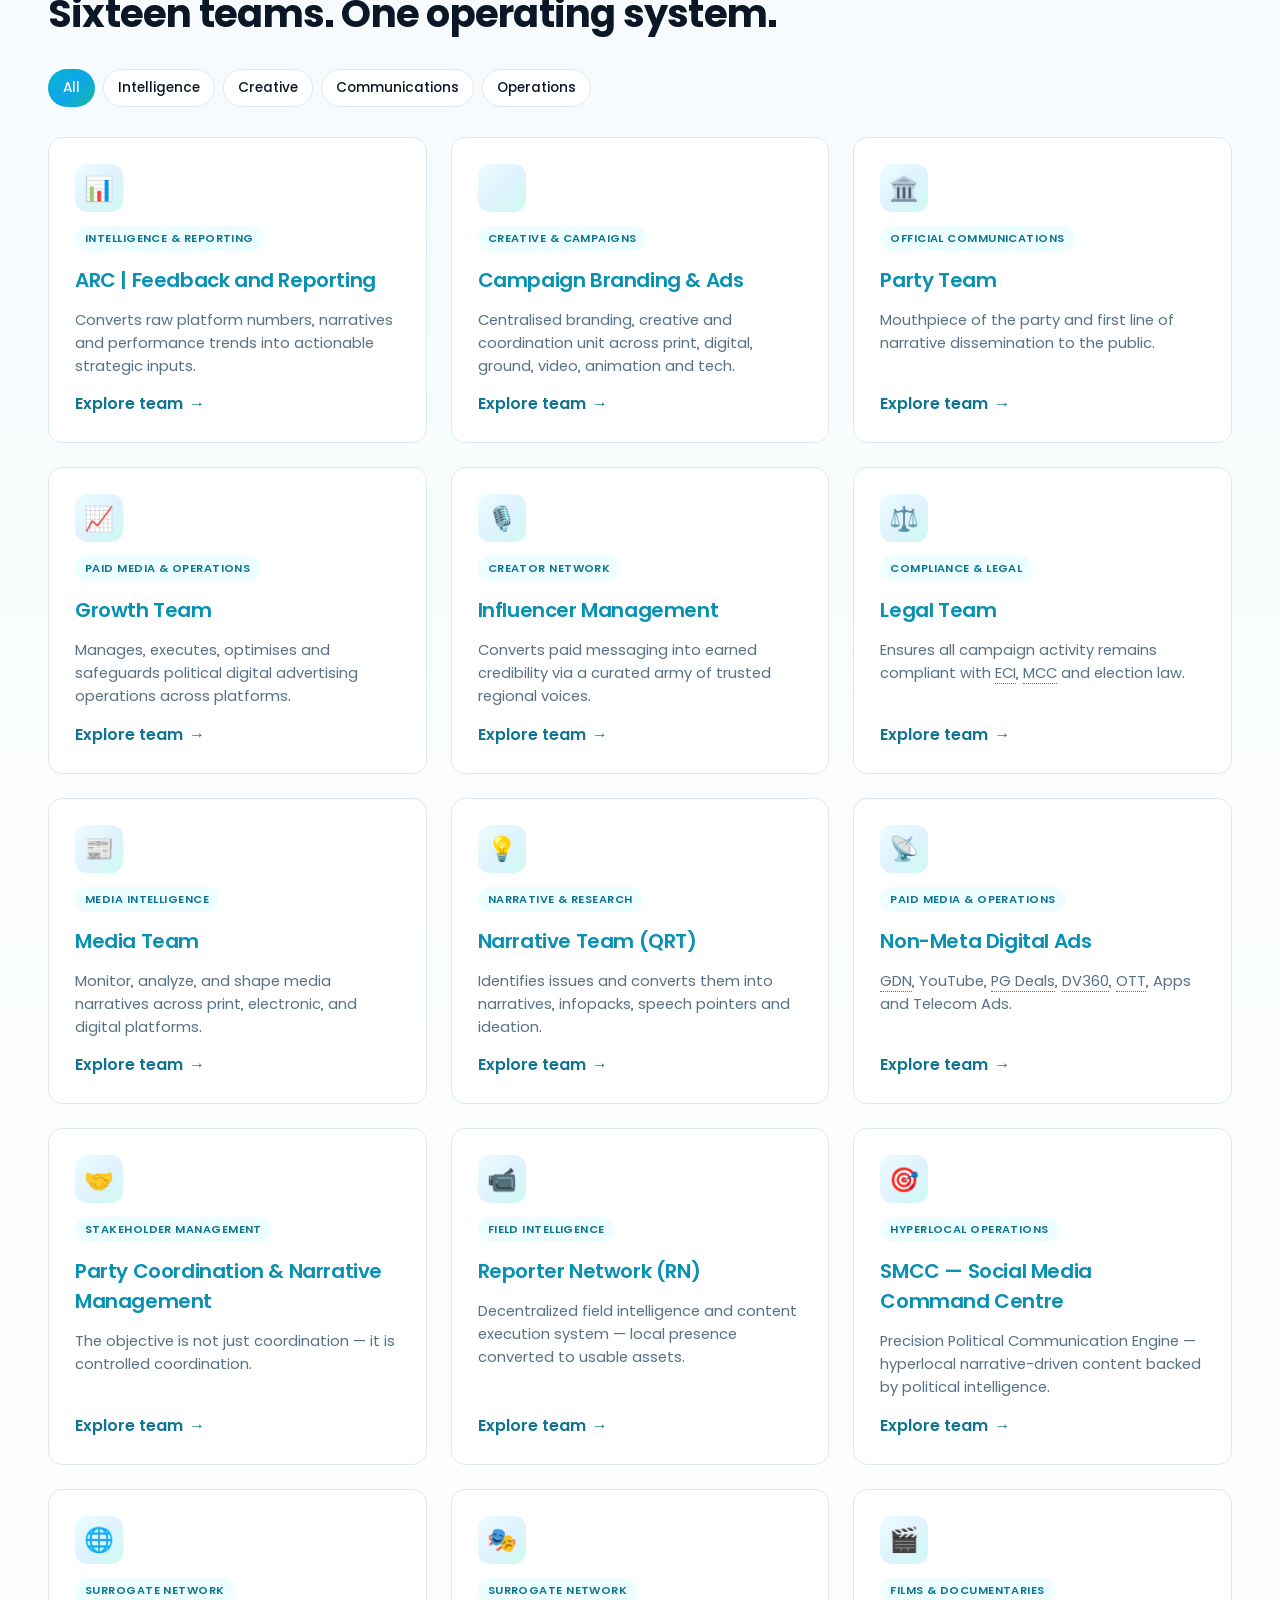
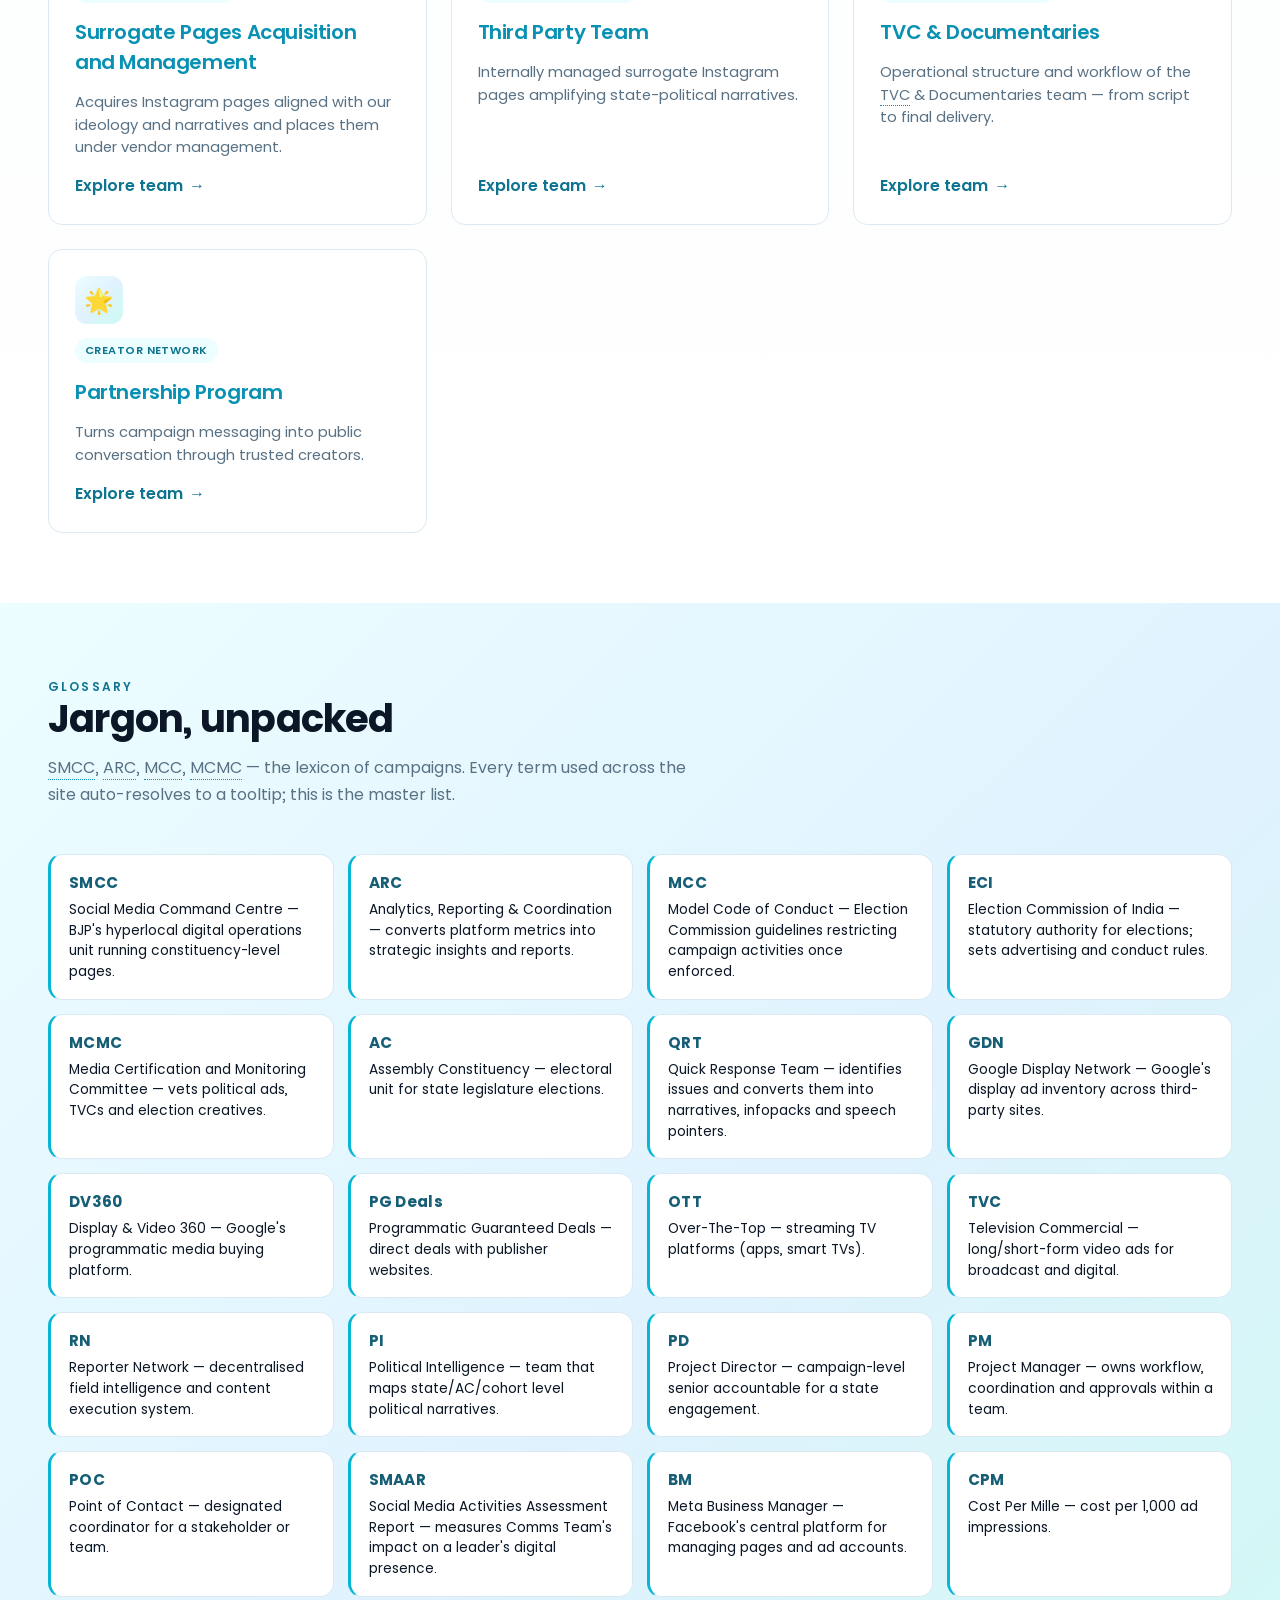
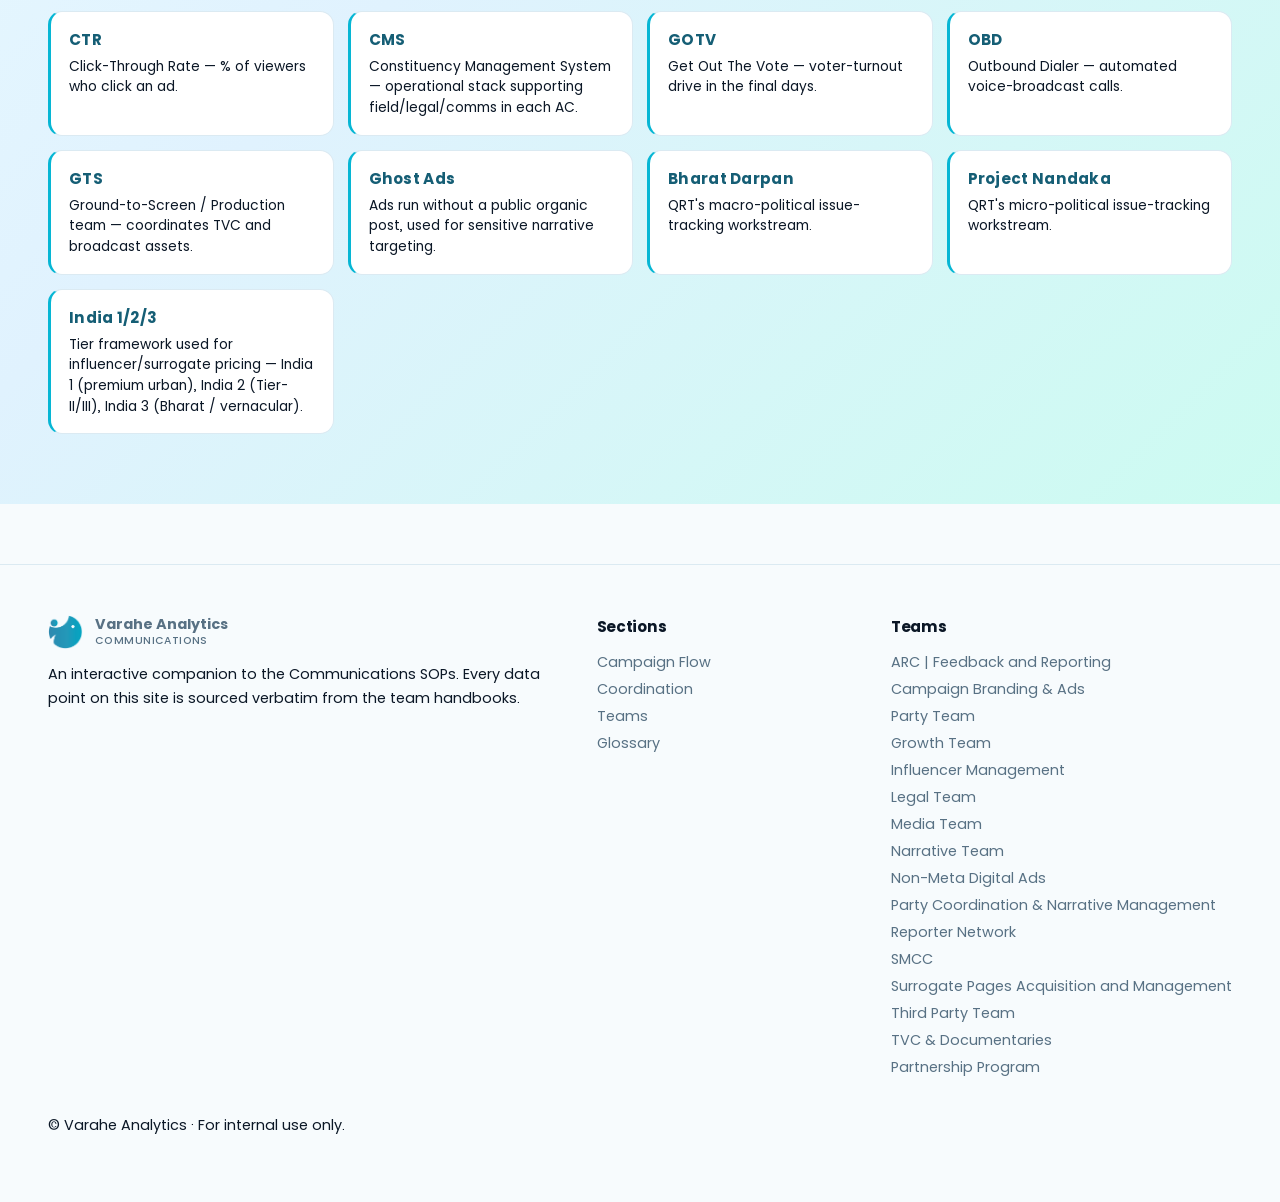
==== commit 41c99d40: "Landing + journey: campaign-flow timeline, chapter popup, curated phase bullets - Landing page: repl" ====
--- a/index.html
+++ b/index.html
@@ -9,6 +9,8 @@
 <link rel="preconnect" href="https://fonts.gstatic.com" crossorigin>
 <link href="https://fonts.googleapis.com/css2?family=Poppins:wght@300;400;500;600;700&display=swap" rel="stylesheet">
 <link rel="stylesheet" href="styles.css" />
+<link rel="stylesheet" href="landing-journey.css" />
+<link href="https://fonts.googleapis.com/css2?family=Source+Serif+4:opsz,wght@8..60,400;8..60,500;8..60,600;8..60,700&display=swap" rel="stylesheet">
 <link rel="icon" href="assets/logo.png" />
 </head>
 <body>
@@ -20,10 +22,9 @@
       <span>Varahe Analytics<small>Communications</small></span>
     </a>
     <nav class="nav-links">
-      <a href="#hub">Hub</a>
-      <a href="#timeline">Campaign Flow</a>
+      <a href="#campaign-flow">Campaign Flow</a>
+      <a href="#coord">Coordination</a>
       <a href="#teams">Teams</a>
-      <a href="#coord">Coordination</a>
       <a href="#glossary">Glossary</a>
       <a href="resources.html">Sample Decks</a>
       <a href="journey.html">Journey</a>
@@ -51,31 +52,214 @@
   </div>
 </section>
 
-<section id="hub" class="container">
-  <div class="diagram-wrap scroll-reveal">
-    <div class="diagram-title">
-      <div>
-        <span class="kicker">Hub & spoke</span>
-        <h2>How the teams connect</h2>
-        <p class="muted" style="max-width:620px">Click any node to drill into that team. The centre is the Communications spine — every spoke is a specialised arm.</p>
-      </div>
-      <div class="tag-row" id="hubTagFilter"></div>
-    </div>
-    <div id="hubDiagram"></div>
-  </div>
-</section>
-
-<section id="timeline" class="section">
+<!-- CAMPAIGN FLOW · six-chapter timeline -->
+<section id="campaign-flow" class="lj-section">
+  <div class="container">
+    <div class="lj-head">
+      <div>
+        <span class="kicker">Campaign Flow · Six chapters</span>
+        <h2>How a campaign is made.</h2>
+        <p class="muted" style="max-width:640px">A timeline of the work — from the first quiet hires to the morning after polling. Tap any marker to read the chapter.</p>
+      </div>
+    </div>
+
+    <!-- HORIZONTAL TIMELINE: top-row cards | rail | bottom-row cards -->
+    <div class="lj-tlh" aria-label="Six-chapter campaign timeline">
+
+      <!-- TOP ROW: chapters 1, 3, 5 -->
+      <ol class="lj-tlh-row lj-tlh-row-top">
+        <li class="lj-tlh-slot" data-col="1">
+          <article class="lj-tlh-card" data-ch="1">
+            <header class="lj-tlh-head">
+              <span class="lj-tlh-icon" aria-hidden="true"><svg viewBox="0 0 48 48" width="18" height="18"><circle cx="24" cy="30" r="14" fill="none" stroke="currentColor" stroke-width="2"/><path d="M24 16 v6 M24 22 l-5 5 M24 22 l5 5" stroke="currentColor" stroke-width="2" fill="none" stroke-linecap="round"/></svg></span>
+              <span class="lj-tlh-num">Chapter 01</span>
+            </header>
+            <h3 class="lj-tlh-title">The Quiet Build</h3>
+            <p class="lj-tlh-body">Narrative drafts infopacks for issues that haven't broken. ARC measures the digital baseline. SMCC quietly hires before the first ad ships.</p>
+            <span class="lj-tlh-more">Read the chapter <span aria-hidden="true">→</span></span>
+          </article>
+          <span class="lj-tlh-connector lj-conn-down" aria-hidden="true"></span>
+        </li>
+        <li class="lj-tlh-slot lj-empty" data-col="2" aria-hidden="true"></li>
+        <li class="lj-tlh-slot lj-tlh-peak" data-col="3">
+          <article class="lj-tlh-card" data-ch="3">
+            <header class="lj-tlh-head">
+              <span class="lj-tlh-icon" aria-hidden="true"><svg viewBox="0 0 48 48" width="20" height="20"><path d="M24 6 L29 19 L43 19 L32 28 L36 42 L24 33 L12 42 L16 28 L5 19 L19 19 Z" fill="currentColor"/></svg></span>
+              <span class="lj-tlh-num">Chapter 03</span>
+              <span class="lj-tlh-tag">Peak</span>
+            </header>
+            <h3 class="lj-tlh-title">The Day a Narrative Moves</h3>
+            <p class="lj-tlh-body">Morning to evening, one sentence becomes a country's conversation. Brief, script, creator drop, regional copy, reels live — all in a single day.</p>
+            <span class="lj-tlh-more">Read the chapter <span aria-hidden="true">→</span></span>
+          </article>
+          <span class="lj-tlh-connector lj-conn-down" aria-hidden="true"></span>
+        </li>
+        <li class="lj-tlh-slot lj-empty" data-col="4" aria-hidden="true"></li>
+        <li class="lj-tlh-slot" data-col="5">
+          <article class="lj-tlh-card" data-ch="5">
+            <header class="lj-tlh-head">
+              <span class="lj-tlh-icon" aria-hidden="true"><svg viewBox="0 0 48 48" width="18" height="18"><path d="M30 8 A 16 16 0 1 0 40 28 A 12 12 0 0 1 30 8 Z" fill="currentColor"/></svg></span>
+              <span class="lj-tlh-num">Chapter 05</span>
+            </header>
+            <h3 class="lj-tlh-title">The Silence Before the Vote</h3>
+            <p class="lj-tlh-body">Paid ads stop. The dashboard goes dark. Emotional cuts, closing rallies, final appeals — keeping the convinced from sitting at home.</p>
+            <span class="lj-tlh-more">Read the chapter <span aria-hidden="true">→</span></span>
+          </article>
+          <span class="lj-tlh-connector lj-conn-down" aria-hidden="true"></span>
+        </li>
+        <li class="lj-tlh-slot lj-empty" data-col="6" aria-hidden="true"></li>
+      </ol>
+
+      <!-- RAIL -->
+      <div class="lj-tlh-rail" aria-hidden="true">
+        <div class="lj-tlh-line"></div>
+        <div class="lj-tlh-markers">
+          <div class="lj-tlh-marker" data-stop="1"><span class="lj-tlh-dot"></span><span class="lj-tlh-when">T-180</span></div>
+          <div class="lj-tlh-marker" data-stop="2"><span class="lj-tlh-dot"></span><span class="lj-tlh-when">T-90</span></div>
+          <div class="lj-tlh-marker lj-tlh-marker-peak" data-stop="3"><span class="lj-tlh-dot"></span><span class="lj-tlh-when">T-45</span></div>
+          <div class="lj-tlh-marker" data-stop="4"><span class="lj-tlh-dot"></span><span class="lj-tlh-when">T-21</span></div>
+          <div class="lj-tlh-marker" data-stop="5"><span class="lj-tlh-dot"></span><span class="lj-tlh-when">T-3</span></div>
+          <div class="lj-tlh-marker" data-stop="6"><span class="lj-tlh-dot"></span><span class="lj-tlh-when">T+0</span></div>
+        </div>
+      </div>
+
+      <!-- BOTTOM ROW: chapters 2, 4, 6 -->
+      <ol class="lj-tlh-row lj-tlh-row-bot">
+        <li class="lj-tlh-slot lj-empty" data-col="1" aria-hidden="true"></li>
+        <li class="lj-tlh-slot" data-col="2">
+          <span class="lj-tlh-connector lj-conn-up" aria-hidden="true"></span>
+          <article class="lj-tlh-card" data-ch="2">
+            <header class="lj-tlh-head">
+              <span class="lj-tlh-icon" aria-hidden="true"><svg viewBox="0 0 48 48" width="18" height="18"><rect x="10" y="14" width="28" height="18" rx="2" fill="none" stroke="currentColor" stroke-width="2"/><path d="M20 22 l8 5 -8 5 Z" fill="currentColor"/><path d="M14 38 h20" stroke="currentColor" stroke-width="2" stroke-linecap="round"/></svg></span>
+              <span class="lj-tlh-num">Chapter 02</span>
+            </header>
+            <h3 class="lj-tlh-title">First Ads, First Lessons</h3>
+            <p class="lj-tlh-body">TVC ships short cuts to ask questions, not win votes. Growth burns a slice of budget to learn. Influencer Management warms up the creator roster.</p>
+            <span class="lj-tlh-more">Read the chapter <span aria-hidden="true">→</span></span>
+          </article>
+        </li>
+        <li class="lj-tlh-slot lj-empty" data-col="3" aria-hidden="true"></li>
+        <li class="lj-tlh-slot" data-col="4">
+          <span class="lj-tlh-connector lj-conn-up" aria-hidden="true"></span>
+          <article class="lj-tlh-card" data-ch="4">
+            <header class="lj-tlh-head">
+              <span class="lj-tlh-icon" aria-hidden="true"><svg viewBox="0 0 48 48" width="18" height="18"><path d="M6 38 L18 22 L26 30 L42 10" stroke="currentColor" stroke-width="2.5" fill="none" stroke-linecap="round" stroke-linejoin="round"/><path d="M34 10 L42 10 L42 18" stroke="currentColor" stroke-width="2.5" fill="none" stroke-linecap="round"/></svg></span>
+              <span class="lj-tlh-num">Chapter 04</span>
+            </header>
+            <h3 class="lj-tlh-title">Inside the Final Weeks</h3>
+            <p class="lj-tlh-body">Dashboards read continuously. Prime-time mined every evening. ARC ships the Daily Narrative Performance Report. A restricted page is mirrored back in two hours.</p>
+            <span class="lj-tlh-more">Read the chapter <span aria-hidden="true">→</span></span>
+          </article>
+        </li>
+        <li class="lj-tlh-slot lj-empty" data-col="5" aria-hidden="true"></li>
+        <li class="lj-tlh-slot" data-col="6">
+          <span class="lj-tlh-connector lj-conn-up" aria-hidden="true"></span>
+          <article class="lj-tlh-card" data-ch="6">
+            <header class="lj-tlh-head">
+              <span class="lj-tlh-icon" aria-hidden="true"><svg viewBox="0 0 48 48" width="18" height="18"><circle cx="24" cy="28" r="9" fill="currentColor"/><path d="M24 12 v3 M24 41 v3 M8 28 h3 M37 28 h3 M13 17 l2 2 M33 39 l2 2 M13 39 l2 -2 M33 17 l2 -2" stroke="currentColor" stroke-width="2" stroke-linecap="round"/></svg></span>
+              <span class="lj-tlh-num">Chapter 06</span>
+            </header>
+            <h3 class="lj-tlh-title">The Morning After</h3>
+            <p class="lj-tlh-body">Results-day comms before the trends are clear. ARC writes the Closure Report. The war room becomes an office — and the next campaign is already studying this one.</p>
+            <span class="lj-tlh-more">Read the chapter <span aria-hidden="true">→</span></span>
+          </article>
+        </li>
+      </ol>
+
+    </div>
+
+    <div class="lj-foot">
+      <a class="lj-cta" href="journey.html">See phase-wise tasks <span aria-hidden="true">→</span></a>
+    </div>
+  </div>
+
+  <!-- Hidden chapter source for the popup -->
+  <template id="ljChapters">
+    <article data-ch="1">
+      <div class="lj-dr-chap">Chapter One · Months before polling</div>
+      <h2>The Quiet Build</h2>
+      <p>Long before the Model Code of Conduct comes into force, the work begins in offices that do not yet have a public face. The Narrative Team — the team responsible for the strategic ideas a campaign will eventually carry — sits with two reference projects open at all times. The first, <em>Bharat Darpan</em>, tracks the country's macro mood: inflation, employment, the recurring headlines. The second, <em>Project Nandaka</em>, tracks something more granular: the political grievances of districts no national outlet is reporting from.</p>
+      <p>Down the corridor, the team called <strong>ARC</strong> — short for Feedback and Reporting — is preparing a baseline. ARC's job is to know what the state's digital landscape looked like before the campaign touched it. Which pages dominate. Which narratives travel. Which constituencies respond to which kinds of content. Without this baseline, every later number is meaningless.</p>
+      <p>At the same time, <strong>SMCC</strong> — the Social Media Command Centre — begins hiring. Writers, designers, video editors, organised into small teams that will each cover a cluster of assembly constituencies. By the time the first ad ships, the people who will write, design, and edit every piece of that campaign's regional content are already at their desks.</p>
+      <blockquote>Nothing is being said yet. But everything is being measured.</blockquote>
+      <p>The work in this phase is not visible. That is the point. A campaign that announces its own preparation gives the opposition the only thing it cannot recover from: time.</p>
+    </article>
+    <article data-ch="2">
+      <div class="lj-dr-chap">Chapter Two · The build-up</div>
+      <h2>First Ads, First Lessons</h2>
+      <p>The first ads a campaign runs are not built to change minds. They are built to answer questions. The <strong>TVC team</strong> — responsible for video production — releases short cuts in small batches and watches what happens. Which thumbnail holds attention. Which voice-over performs in which language belt. Which length earns a share, and which length is closed before the second second.</p>
+      <p>This is also when the <strong>Growth Team</strong> — the in-house ads operation — does its most important work of the year, which is to fail visibly. A measured slice of the campaign's total media budget is spent here, on ads that are expected to teach more than they win. Every line that does not perform now is a line that will not be paid for later, when paying for the wrong line can cost a constituency.</p>
+      <p><strong>Influencer Management</strong>, meanwhile, is in conversation with a long roster of creators across languages. No briefs go out yet. The relationships are being kept warm. When the campaign needs many voices to say one thing at the same time — and it will — the conversation cannot start from scratch.</p>
+    </article>
+    <article data-ch="3">
+      <div class="lj-dr-chap">Chapter Three · The acceleration</div>
+      <h2>The Day a Narrative Moves</h2>
+      <p>By the time the daily war-room meeting becomes routine, the campaign's machinery is observable. The SMCC pages — one per assembly constituency, sometimes two — are growing visibly week after week. The Reporter Network, which has been the field layer all along, expands sharply to cover every state the campaign cares about.</p>
+      <p>The internal handbook describes the speed at which this machinery now operates with a single label: <em>L1</em>. An L1 turnaround is, in practice, the time it takes most organisations to schedule a meeting.</p>
+      <p>To see the system at work, follow a single narrative through a single day:</p>
+      <ol class="lj-dr-steps">
+        <li><strong>Morning.</strong> The Narrative Team identifies an opposition weakness — a contradiction, a missed promise, a quote — and writes a one-page brief.</li>
+        <li><strong>Midday.</strong> The TVC team scripts a short cut. A voice-over is booked.</li>
+        <li><strong>Afternoon.</strong> The brief is distributed, with creative variations, to the influencer roster.</li>
+        <li><strong>Late afternoon.</strong> SMCC writers, working in every relevant language, draft regional copy for the constituency-level pages.</li>
+        <li><strong>Evening.</strong> The reels go live across the network — together, not in sequence.</li>
+      </ol>
+      <p>By the time the opposition's spokespeople respond to the narrative on a nine o'clock panel, the conversation has already taken place — on phones, in WhatsApp groups, and in the comment sections under regional news pages. The window for response has closed.</p>
+    </article>
+    <article data-ch="4">
+      <div class="lj-dr-chap">Chapter Four · Peak campaign</div>
+      <h2>Inside the Final Weeks</h2>
+      <p>In the closing weeks before polling, the campaign's daily rhythm tightens. The Growth Team's dashboards, which had been read once a day, are now read continuously. Cost per impression is held below an internal ceiling. Frequency is capped so a voter does not see the same ad ten times in a day. Anything underperforming is paused before the day is out; anything winning is scaled overnight.</p>
+      <p>The <strong>Media Team</strong> operates from a dedicated room inside the party headquarters. Prime-time television is monitored every evening. A line dropped by a panellist becomes a speech pointer for the next morning, a tweet thread before the show ends, and — if the line travels — a reel by sunrise. Each morning's plan is partly written by the previous evening's television.</p>
+      <p>ARC, which has been quietly assembling reports for months, now publishes a daily document called the <em>Daily Narrative Performance Report</em>. Reach, sentiment, share velocity, the health of every page in the network — collated overnight, on a desk before the war room opens.</p>
+      <blockquote>By the time the room sees the dashboard, the dashboard has been read.</blockquote>
+      <p>It is also in this phase that the campaign learns what it costs to be silent for an afternoon. A page — one of the AC-level pages running multiple posts a day — is restricted by the platform. ARC flags it within minutes. The Growth Team escalates to the platform's account team. The state head triggers a mirror to the backup page. By the evening news, the content is live again on a parallel handle. The voters, mostly, did not see the gap.</p>
+    </article>
+    <article data-ch="5">
+      <div class="lj-dr-chap">Chapter Five · The final days</div>
+      <h2>The Silence Before the Vote</h2>
+      <p>In the final stretch before polling, the Model Code of Conduct forces a hard line. Paid advertising stops. The dashboard the Growth Team has been reading goes dark — not because the work is finished, but because the work changes shape.</p>
+      <p>The video work softens. TVC's emotional cuts — appeals rather than arguments — go out across the same channels that once carried attacks. Influencers post final messages. They do not try to convince anyone new; they try to keep the convinced from sitting at home.</p>
+      <p>The Reporter Network records the closing rallies. Party teams work the ground in shifts that have lost their weekday names. In the ARC room, the dashboard is still on, but the people watching it are no longer planning anything. They are recording what the campaign sounded like in its last hours, so that tomorrow it can be remembered correctly.</p>
+    </article>
+    <article data-ch="6">
+      <div class="lj-dr-chap">Chapter Six · After</div>
+      <h2>The Morning After</h2>
+      <p>Results-day communication goes out before the trends are clear. Congratulations, gratitude, framing. The first version of the story the campaign will tell about itself is written in the hours after polling closes.</p>
+      <p>ARC then begins its longest document of the cycle, the <em>Comprehensive Campaign Closure Report</em>. Every page, every ad, every reel, every constituency — recorded, indexed, and judged. What worked. What did not. And, in the appendix that few outside the team will read, what the campaign did not understand at the time and now does.</p>
+      <p>The SMCC hiring engine unwinds. Pages either hand off to local units or are archived. The Reporter Network shrinks back to its peacetime size. Vendors are paid. Drives are catalogued. The war room becomes an office again.</p>
+      <p>Somewhere on a different floor, an analyst is already opening the closure report from the <em>last</em> campaign — the one before this one — to study what it got right. The work has already restarted.</p>
+      <blockquote>A campaign does not end on result day. It ends when the next one inherits everything it learned.</blockquote>
+    </article>
+  </template>
+
+  <!-- Chapter popup -->
+  <div class="lj-modal" id="ljModal" aria-hidden="true" role="dialog" aria-modal="true" aria-labelledby="ljModalTitle">
+    <div class="lj-modal-scrim" id="ljModalScrim"></div>
+    <div class="lj-modal-card">
+      <button class="lj-modal-close" id="ljModalClose" aria-label="Close chapter">×</button>
+      <div class="lj-modal-body" id="ljModalBody"></div>
+      <nav class="lj-modal-nav">
+        <button class="lj-modal-prev" id="ljModalPrev" type="button">← Previous chapter</button>
+        <button class="lj-modal-next" id="ljModalNext" type="button">Next chapter →</button>
+      </nav>
+    </div>
+  </div>
+</section>
+
+<section id="coord" class="section">
   <div class="container">
     <div class="section-head">
       <div>
-        <span class="kicker scroll-reveal">From Pre-MCC to post-result</span>
-        <h2 class="scroll-reveal">The Campaign Flow</h2>
-        <p class="muted scroll-reveal" style="max-width:680px">Five phases shape every state engagement. Intensity rises and falls; teams cycle in and out. Hover or tap each phase to feel the curve.</p>
-      </div>
-    </div>
-    <div class="timeline-art scroll-reveal"><img src="assets/flow.svg" alt="Campaign flow across five phases"/></div>
-    <div id="campaignTimeline"></div>
+        <span class="kicker scroll-reveal">Inter-team coordination</span>
+        <h2 class="scroll-reveal">How the teams connect</h2>
+        <p class="muted scroll-reveal" style="max-width:640px">Hover a node to highlight every team it works with — narrative flows, approval chains and dependencies surface in one view.</p>
+      </div>
+    </div>
+    <div class="coord-layout scroll-reveal">
+      <div class="coord-map" id="coordMap"></div>
+      <aside class="coord-info" id="coordInfo"></aside>
+    </div>
   </div>
 </section>
 
@@ -98,22 +282,6 @@
   </div>
 </section>
 
-<section id="coord" class="section">
-  <div class="container">
-    <div class="section-head">
-      <div>
-        <span class="kicker scroll-reveal">Inter-team coordination</span>
-        <h2 class="scroll-reveal">Who works with whom</h2>
-        <p class="muted scroll-reveal" style="max-width:640px">Hover a node to highlight every team it works with — narrative flows, approval chains and dependencies surface in one view.</p>
-      </div>
-    </div>
-    <div class="coord-layout scroll-reveal">
-      <div class="coord-map" id="coordMap"></div>
-      <aside class="coord-info" id="coordInfo"></aside>
-    </div>
-  </div>
-</section>
-
 <section id="glossary" class="section" style="background:var(--gradient-soft)">
   <div class="container">
     <div class="section-head">
@@ -137,10 +305,9 @@
       <div>
         <h4>Sections</h4>
         <ul>
-          <li><a href="#hub">Hub & Spoke</a></li>
-          <li><a href="#timeline">Campaign Flow</a></li>
+          <li><a href="#campaign-flow">Campaign Flow</a></li>
+          <li><a href="#coord">Coordination</a></li>
           <li><a href="#teams">Teams</a></li>
-          <li><a href="#coord">Coordination Map</a></li>
           <li><a href="#glossary">Glossary</a></li>
         </ul>
       </div>
@@ -155,6 +322,7 @@
 
 <script src="data.js"></script>
 <script src="app.js"></script>
+<script src="landing-journey.js"></script>
 <script>
   // populate footer team list
   document.getElementById("footerTeams").innerHTML =
--- a/styles.css
+++ b/styles.css
@@ -650,6 +650,131 @@
 .timeline{display:block}
 .phase-grid{display:contents}
 
+/* Critical-Phase callout (XLSX teams) */
+.critical-callout{margin-top:24px;padding:18px 22px;background:linear-gradient(135deg,#fef2f2 0%,#fff7ed 100%);border:1px solid #fecaca;border-left:5px solid #ef4444;border-radius:var(--radius);box-shadow:var(--shadow-sm)}
+.critical-callout .kicker{color:#991b1b}
+.critical-callout h4{margin:6px 0 8px;color:#991b1b;font-size:1.05rem}
+.critical-callout p{margin:0;color:#7f1d1d;line-height:1.55;font-size:.94rem}
+
+/* Party / Party-Coord — verbatim docx phase stack */
+.party-phase-stack{display:flex;flex-direction:column;gap:18px;margin-top:18px}
+.pp-card{position:relative;padding:22px 24px;background:#fff;border:1px solid var(--line);border-left:5px solid var(--teal-700);border-radius:14px;box-shadow:var(--shadow-sm);transition:var(--transition)}
+.pp-card:hover{transform:translateY(-2px);box-shadow:0 8px 22px rgba(15,23,42,.08)}
+.pp-head{display:flex;align-items:center;gap:16px;margin-bottom:12px;flex-wrap:wrap}
+.pp-num{flex:0 0 auto;width:46px;height:46px;border-radius:50%;background:var(--teal-700);color:#fff;display:flex;align-items:center;justify-content:center;font-size:1.15rem;font-weight:700;box-shadow:0 4px 10px rgba(15,23,42,.12);font-family:var(--font-display)}
+.pp-titles{flex:1 1 240px;min-width:0;display:flex;flex-direction:column;gap:2px}
+.pp-window{font-size:.74rem;text-transform:uppercase;letter-spacing:.1em;color:var(--teal-700);font-weight:700}
+.pp-titles h3{margin:0;font-size:1.12rem;color:var(--ink);line-height:1.3}
+.pp-purpose{margin:0 0 14px;color:#334155;font-size:.95rem;line-height:1.55;padding:10px 14px;background:var(--paper-2);border-radius:8px;border-left:3px solid var(--teal-600)}
+.pp-keyops{margin-top:8px}
+.pp-keyops-label{display:block;font-size:.72rem;text-transform:uppercase;letter-spacing:.1em;color:var(--muted);font-weight:700;margin-bottom:8px}
+.pp-bullets{margin:0;padding-left:22px;display:flex;flex-direction:column;gap:6px}
+.pp-bullets li{font-size:.92rem;line-height:1.55;color:var(--ink)}
+.pp-ops{display:grid;grid-template-columns:repeat(auto-fit,minmax(260px,1fr));gap:12px}
+.pp-op{padding:12px 14px;background:#fafafa;border:1px solid var(--line);border-radius:8px}
+.pp-op b{display:block;font-size:.9rem;color:var(--teal-700);margin-bottom:6px;font-weight:700}
+.pp-op ul{margin:0;padding-left:18px;display:flex;flex-direction:column;gap:4px}
+.pp-op li{font-size:.86rem;color:#475569;line-height:1.5}
+@media (max-width:600px){
+  .pp-card{padding:18px 18px}
+  .pp-ops{grid-template-columns:1fr}
+}
+
+/* Partnership — verbatim linear workflow chain */
+.workflow-chain{list-style:none;padding:0;margin:18px 0 0;display:flex;flex-direction:column;gap:10px;position:relative}
+.workflow-chain::before{content:"";position:absolute;left:18px;top:8px;bottom:8px;width:2px;background:linear-gradient(180deg,var(--teal-300),var(--teal-600));border-radius:2px}
+.wf-step{position:relative;display:flex;align-items:center;gap:14px;padding:12px 16px 12px 12px;background:#fff;border:1px solid var(--line);border-radius:10px;box-shadow:var(--shadow-sm);transition:var(--transition)}
+.wf-step:hover{transform:translateX(3px);border-color:var(--teal-300)}
+.wf-num{flex:0 0 auto;width:34px;height:34px;border-radius:50%;background:var(--teal-700);color:#fff;display:flex;align-items:center;justify-content:center;font-size:.92rem;font-weight:700;font-family:var(--font-display);z-index:1}
+.wf-text{font-size:.94rem;color:var(--ink);line-height:1.5}
+
+/* Workflow loop ring (partnership) */
+.wf-loop-wrap{display:grid;grid-template-columns:minmax(0,1.05fr) minmax(0,1fr);gap:32px;align-items:start;margin-top:18px;padding:24px;background:var(--paper-2);border:1px solid var(--line);border-radius:var(--radius);box-shadow:var(--shadow-sm)}
+.wf-loop-ring-col{position:relative;display:flex;justify-content:center;align-items:center}
+.wf-loop-ring{width:100%;max-width:520px;height:auto;display:block;font-family:"Poppins","SF Pro Display",system-ui,sans-serif}
+.wf-loop-ring .wf-ring-line{animation:wfSpin 50s linear infinite}
+@keyframes wfSpin{from{stroke-dashoffset:0}to{stroke-dashoffset:-200}}
+.wf-loop-ring .wf-node circle{transition:fill .2s ease,stroke-width .2s ease}
+.wf-loop-ring .wf-node:hover circle{fill:#ccfbf1;stroke-width:3.5}
+.wf-loop-list{margin:0}
+.wf-loop-list::before{display:none}
+@media (max-width:900px){
+  .wf-loop-wrap{grid-template-columns:1fr;padding:18px}
+}
+
+/* (legacy class kept to avoid orphan styles; safe to remove later) */
+.cd-wrap{margin-top:18px;padding:18px 14px 8px;background:linear-gradient(180deg,#f0fdfa 0%,#ffffff 100%);border:1px solid var(--line);border-radius:var(--radius);box-shadow:var(--shadow-sm);overflow:hidden}
+.cd-track{width:100%;height:auto;display:block;font-family:"Poppins","SF Pro Display",system-ui,sans-serif}
+.cd-track .cd-seg rect{transition:opacity .2s ease}
+.cd-track .cd-seg:hover rect{opacity:.4}
+.cd-legend{display:flex;flex-wrap:wrap;gap:14px;margin:12px 4px 0;padding:8px 14px;font-size:.78rem;color:var(--muted);border-radius:8px}
+.cd-legend span{display:inline-flex;align-items:center;gap:6px;font-weight:600;letter-spacing:.04em;text-transform:uppercase}
+.cd-legend i{width:14px;height:10px;border-radius:3px;display:inline-block}
+.cd-cards{display:flex;flex-direction:column;gap:18px;margin-top:24px}
+.cd-card{position:relative;padding:20px 22px 22px;background:#fff;border:1px solid var(--line);border-left:5px solid var(--cd-accent,#0e7490);border-radius:14px;box-shadow:var(--shadow-sm);transition:var(--transition)}
+.cd-card:hover{transform:translateY(-2px);box-shadow:0 8px 22px rgba(15,23,42,.08);border-left-width:7px}
+.cd-card::before{content:"";position:absolute;left:-5px;top:50%;transform:translate(-50%,-50%);width:14px;height:14px;border-radius:50%;background:var(--cd-accent,#0e7490);box-shadow:0 0 0 4px #fff}
+.cd-card-head{display:flex;align-items:center;gap:16px;margin-bottom:10px;flex-wrap:wrap}
+.cd-card-num{flex:0 0 auto;width:46px;height:46px;border-radius:50%;background:var(--cd-accent,#0e7490);color:#fff;display:flex;align-items:center;justify-content:center;font-size:1.15rem;font-weight:700;box-shadow:0 4px 10px rgba(15,23,42,.12)}
+.cd-card-num span{font-family:var(--font-display)}
+.cd-card-titles{flex:1 1 240px;min-width:0;display:flex;flex-direction:column;gap:2px}
+.cd-card-window{font-size:.74rem;text-transform:uppercase;letter-spacing:.1em;color:var(--cd-accent,#0e7490);font-weight:700}
+.cd-card-titles h3{margin:0;font-size:1.12rem;color:var(--ink);line-height:1.3}
+.cd-card-int{flex:0 0 auto;align-self:flex-start}
+.cd-card-purpose{margin:0 0 14px;color:#334155;font-size:.95rem;line-height:1.55;padding:10px 14px;background:var(--paper-2);border-radius:8px;border-left:3px solid var(--cd-accent,#0e7490)}
+.cd-ops-grid{display:grid;grid-template-columns:repeat(auto-fit,minmax(220px,1fr));gap:10px;margin-top:6px}
+.cd-op{padding:10px 12px;background:#fafafa;border:1px solid var(--line);border-radius:8px}
+.cd-op b{display:block;font-size:.86rem;color:var(--cd-accent,#0e7490);margin-bottom:4px;font-weight:700}
+.cd-op p{margin:0;font-size:.84rem;color:#475569;line-height:1.5}
+@media (max-width:700px){
+  .cd-card{padding:16px 16px 18px}
+  .cd-card-num{width:38px;height:38px;font-size:1rem}
+  .cd-ops-grid{grid-template-columns:1fr}
+}
+
+/* Flow Cycle — continuous operating loop view (narrative, partnership) */
+.flow-cycle-meta{display:flex;align-items:center;gap:14px;flex-wrap:wrap;margin:14px 0 8px}
+.fc-cadence-chip{display:inline-flex;align-items:center;gap:6px;padding:6px 12px;border-radius:999px;background:var(--paper-2);border:1px solid var(--teal-300);color:var(--teal-700);font-size:.8rem;font-weight:600}
+.flow-cycle-wrap{display:grid;grid-template-columns:minmax(0,1.05fr) minmax(0,1fr);gap:32px;align-items:start;margin-top:18px;padding:24px;background:var(--paper-2);border:1px solid var(--line);border-radius:var(--radius);box-shadow:var(--shadow-sm)}
+.flow-cycle-ring-col{position:relative;display:flex;justify-content:center;align-items:center}
+.flow-cycle-ring{width:100%;max-width:520px;height:auto;display:block}
+.flow-cycle-ring .fc-ring-line{animation:fcSpin 50s linear infinite}
+@keyframes fcSpin{from{stroke-dashoffset:0}to{stroke-dashoffset:-200}}
+.flow-cycle-ring .fc-node text{font-family:"Poppins","SF Pro Display",system-ui,sans-serif}
+.flow-cycle-ring .fc-centre text{font-family:"Poppins","SF Pro Display",system-ui,sans-serif}
+.flow-cycle-stage-col{display:flex;flex-direction:column;gap:12px}
+.flow-cycle-stage-card{position:relative;padding:14px 16px;background:#fff;border:1px solid var(--line);border-left:4px solid var(--teal-600);border-radius:10px;box-shadow:var(--shadow-sm)}
+.flow-cycle-stage-card:hover{border-left-color:var(--teal-700);transform:translateX(2px);transition:var(--transition)}
+.fc-card-head{display:flex;align-items:center;gap:10px;margin-bottom:6px}
+.fc-card-num{display:inline-flex;align-items:center;justify-content:center;width:24px;height:24px;border-radius:50%;background:var(--teal-700);color:#fff;font-size:.78rem;font-weight:700}
+.fc-card-icon{font-size:1.25rem}
+.fc-card-head h4{margin:0;font-size:1.02rem;color:var(--ink)}
+.flow-cycle-stage-card p{margin:0 0 8px;font-size:.92rem;line-height:1.55;color:var(--ink)}
+.fc-owner{display:flex;align-items:baseline;gap:8px;font-size:.78rem;color:var(--muted);border-top:1px dashed var(--line);padding-top:8px;margin-top:6px}
+.fc-owner span{text-transform:uppercase;letter-spacing:.06em;font-weight:600}
+.fc-owner b{color:var(--teal-800);font-weight:600}
+.fc-card-arrow{position:absolute;left:50%;bottom:-18px;transform:translateX(-50%);width:30px;height:30px;display:flex;align-items:center;justify-content:center;color:var(--teal-600);font-size:1.1rem;z-index:1;background:var(--paper-2);border-radius:50%;border:1px solid var(--line)}
+.fc-card-arrow.loop{position:static;transform:none;width:auto;height:auto;border-radius:999px;padding:6px 14px;margin-top:8px;font-size:.78rem;font-weight:600;color:var(--teal-700);background:linear-gradient(90deg,var(--teal-100),#ecfeff);border:1px dashed var(--teal-400);display:inline-flex;gap:6px;align-self:flex-start}
+.flow-cycle-intensity-strip{display:grid;grid-template-columns:repeat(5,1fr);gap:10px;margin-top:14px}
+.fc-strip-cell{padding:12px;background:#fff;border:1px solid var(--line);border-radius:10px;display:flex;flex-direction:column;gap:8px}
+.fc-strip-cell[data-level="very-high"]{border-color:#fca5a5;background:linear-gradient(180deg,#fff 0%,#fef2f2 100%)}
+.fc-strip-cell[data-level="high"]{border-color:#fdba74;background:linear-gradient(180deg,#fff 0%,#fff7ed 100%)}
+.fc-strip-cell[data-level="medium"]{border-color:#fcd34d;background:linear-gradient(180deg,#fff 0%,#fffbeb 100%)}
+.fc-strip-head{display:flex;flex-direction:column;gap:2px}
+.fc-strip-ph{font-size:.72rem;color:var(--muted);text-transform:uppercase;letter-spacing:.08em;font-weight:600}
+.fc-strip-name{font-size:.92rem;font-weight:700;color:var(--ink)}
+.fc-strip-bar{height:5px;background:var(--line);border-radius:5px;overflow:hidden}
+.fc-strip-bar>span{display:block;height:100%;background:var(--gradient);transition:var(--transition)}
+.fc-strip-level{align-self:flex-start}
+.fc-strip-note{margin:0;font-size:.78rem;color:var(--muted);line-height:1.4}
+@media (max-width:900px){
+  .flow-cycle-wrap{grid-template-columns:1fr;padding:18px}
+  .flow-cycle-intensity-strip{grid-template-columns:repeat(2,1fr)}
+}
+@media (max-width:560px){
+  .flow-cycle-intensity-strip{grid-template-columns:1fr}
+}
+
 /* Print prompts panel */
 .prompt-card{padding:18px;background:var(--gradient-soft);border:1px dashed var(--teal-400);border-radius:var(--radius);margin:10px 0;font-size:.9rem}
 .prompt-card b{color:var(--teal-800);font-family:var(--font-display)}
--- a/landing-journey.css
+++ b/landing-journey.css
@@ -0,0 +1,124 @@
+/* Landing page — Campaign Flow timeline
+   Color scheme matched to site: teal palette, soft cyan paper, Poppins. */
+
+.lj-section{padding:70px 0 70px;background:var(--gradient-soft);border-top:1px solid var(--line);border-bottom:1px solid var(--line);position:relative;overflow:hidden}
+.lj-section::before{content:"";position:absolute;inset:auto -10% -50% -10%;height:60%;background:radial-gradient(ellipse at center, rgba(14,116,144,.08) 0%, transparent 60%);pointer-events:none}
+
+.lj-head{display:flex;justify-content:space-between;align-items:flex-end;gap:24px;flex-wrap:wrap;margin-bottom:36px}
+.lj-head h2{font-family:var(--font-display);font-weight:700;font-size:clamp(1.8rem,3.6vw,2.6rem);line-height:1.1;letter-spacing:-.02em;color:var(--ink);margin:6px 0 10px}
+.lj-head .kicker{color:var(--teal-700)}
+.lj-cta-top{font-family:var(--font-display);font-size:.86rem;font-weight:600;color:var(--teal-700);text-decoration:none;padding:8px 14px;border:1.5px solid var(--teal-700);border-radius:999px;transition:all .25s ease;white-space:nowrap;flex-shrink:0;background:var(--paper-2)}
+.lj-cta-top:hover{background:var(--teal-700);color:#fff;transform:translateX(3px)}
+
+/* ---- 3-row timeline ---- */
+.lj-tlh{display:flex;flex-direction:column;gap:0;position:relative}
+
+.lj-tlh-row{list-style:none;padding:0;margin:0;display:grid;grid-template-columns:repeat(6,1fr);gap:14px;align-items:stretch}
+.lj-tlh-row-top{align-items:end}
+.lj-tlh-row-bot{align-items:start}
+
+.lj-tlh-slot{position:relative;display:flex;flex-direction:column}
+.lj-tlh-slot[data-col="1"]{grid-column:1}
+.lj-tlh-slot[data-col="2"]{grid-column:2}
+.lj-tlh-slot[data-col="3"]{grid-column:3}
+.lj-tlh-slot[data-col="4"]{grid-column:4}
+.lj-tlh-slot[data-col="5"]{grid-column:5}
+.lj-tlh-slot[data-col="6"]{grid-column:6}
+.lj-empty{visibility:hidden;pointer-events:none}
+
+/* Connector line: thin vertical line from card edge to the rail */
+.lj-tlh-connector{display:block;width:2px;height:28px;background:linear-gradient(180deg,var(--teal-600) 0%, rgba(8,145,178,.25) 100%);margin:0 auto;border-radius:99px}
+.lj-conn-up{background:linear-gradient(0deg,var(--teal-600) 0%, rgba(8,145,178,.25) 100%)}
+.lj-tlh-peak .lj-tlh-connector{background:linear-gradient(180deg,var(--teal-500) 0%, var(--accent) 100%)}
+
+/* Card */
+.lj-tlh-card{background:var(--paper-2);border:1px solid var(--line);border-radius:14px;padding:16px 16px 14px;box-shadow:var(--shadow-sm);display:flex;flex-direction:column;gap:6px;transition:transform .3s cubic-bezier(.22,.61,.36,1), box-shadow .3s ease, border-color .3s ease;flex:1}
+.lj-tlh-card:hover{transform:translateY(-4px);border-color:var(--teal-600);box-shadow:0 14px 28px rgba(14,116,144,.14)}
+.lj-tlh-peak .lj-tlh-card{border-color:var(--teal-500);background:linear-gradient(180deg,#fff 0%,var(--teal-50) 100%);box-shadow:0 6px 18px rgba(6,182,212,.14)}
+.lj-tlh-peak .lj-tlh-card:hover{border-color:var(--teal-500);box-shadow:0 16px 32px rgba(6,182,212,.22)}
+
+.lj-tlh-head{display:flex;align-items:center;gap:8px;flex-wrap:wrap;margin-bottom:2px}
+.lj-tlh-icon{width:32px;height:32px;border-radius:50%;background:var(--paper-2);border:2px solid var(--teal-700);color:var(--teal-700);display:flex;align-items:center;justify-content:center;flex:0 0 auto;box-shadow:0 0 0 3px rgba(14,116,144,.08)}
+.lj-tlh-peak .lj-tlh-icon{border-color:var(--teal-500);color:var(--teal-500);box-shadow:0 0 0 3px rgba(6,182,212,.14)}
+.lj-tlh-num{font-family:var(--font-display);font-size:.66rem;font-weight:700;letter-spacing:.16em;color:var(--teal-700);text-transform:uppercase}
+.lj-tlh-peak .lj-tlh-num{color:var(--teal-500)}
+.lj-tlh-tag{font-family:var(--font-display);font-size:.58rem;font-weight:700;letter-spacing:.16em;text-transform:uppercase;color:#fff;background:var(--gradient);padding:3px 8px;border-radius:999px;margin-left:auto}
+
+.lj-tlh-title{font-family:var(--font-display);font-weight:700;font-size:1rem;line-height:1.22;letter-spacing:-.01em;color:var(--ink);margin:4px 0 2px}
+.lj-tlh-body{font-family:var(--font);font-weight:400;font-size:.82rem;line-height:1.55;color:var(--muted);margin:0;flex:1}
+.lj-tlh-more{margin-top:8px;align-self:flex-start;font-family:var(--font-display);font-size:.74rem;font-weight:600;color:var(--teal-700);text-decoration:none;display:inline-flex;gap:4px;align-items:center;transition:gap .2s ease, color .2s ease}
+.lj-tlh-more:hover{gap:8px;color:var(--teal-500)}
+.lj-tlh-peak .lj-tlh-more{color:var(--teal-500)}
+.lj-tlh-peak .lj-tlh-more:hover{color:var(--teal-700)}
+
+/* ---- THE RAIL ---- */
+.lj-tlh-rail{position:relative;height:54px;margin:6px 0}
+.lj-tlh-line{position:absolute;left:24px;right:24px;top:50%;height:3px;background:var(--gradient);border-radius:99px;transform:translateY(-50%);opacity:.9}
+.lj-tlh-markers{position:relative;display:grid;grid-template-columns:repeat(6,1fr);height:100%;align-items:center;gap:14px}
+.lj-tlh-marker{display:flex;flex-direction:column;align-items:center;justify-content:center;gap:4px}
+.lj-tlh-dot{width:16px;height:16px;border-radius:50%;background:var(--paper-2);border:3px solid var(--teal-700);box-shadow:0 0 0 4px rgba(14,116,144,.12);position:relative;z-index:1}
+.lj-tlh-marker-peak .lj-tlh-dot{width:20px;height:20px;border-color:var(--teal-500);box-shadow:0 0 0 5px rgba(6,182,212,.16)}
+.lj-tlh-when{font-family:var(--font-display);font-size:.7rem;font-weight:700;letter-spacing:.14em;color:var(--teal-700);background:var(--paper-2);padding:2px 8px;border-radius:999px;position:absolute;bottom:-22px;white-space:nowrap;border:1px solid var(--line)}
+.lj-tlh-marker-peak .lj-tlh-when{color:var(--teal-500);border-color:rgba(6,182,212,.3)}
+
+/* Footer CTAs */
+.lj-foot{text-align:center;margin-top:50px;display:flex;justify-content:center;gap:14px;flex-wrap:wrap}
+.lj-cta{display:inline-flex;align-items:center;gap:8px;padding:14px 26px;background:var(--gradient);color:#fff;border-radius:999px;font-family:var(--font-display);font-weight:600;font-size:.95rem;text-decoration:none;transition:transform .25s ease, box-shadow .25s ease, gap .25s ease, background .25s ease, color .25s ease;box-shadow:0 4px 14px rgba(14,116,144,.3)}
+.lj-cta:hover{transform:translateY(-2px);gap:14px;box-shadow:0 10px 22px rgba(14,116,144,.4);color:#fff}
+.lj-cta-alt{background:var(--paper-2);color:var(--teal-700);border:1.5px solid var(--teal-700);box-shadow:0 2px 8px rgba(14,116,144,.1)}
+.lj-cta-alt:hover{background:var(--teal-700);color:#fff;box-shadow:0 10px 22px rgba(14,116,144,.3)}
+
+/* ---- RESPONSIVE ---- */
+@media (max-width:1100px){
+  .lj-tlh-body{font-size:.78rem}
+  .lj-tlh-title{font-size:.95rem}
+}
+
+/* ---- CHAPTER POPUP / MODAL ---- */
+.lj-modal{position:fixed;inset:0;z-index:200;pointer-events:none;opacity:0;transition:opacity .25s ease;display:flex;align-items:center;justify-content:center;padding:20px}
+.lj-modal.open{pointer-events:auto;opacity:1}
+.lj-modal-scrim{position:absolute;inset:0;background:rgba(11,23,38,.55);backdrop-filter:blur(4px)}
+.lj-modal-card{position:relative;background:var(--paper-2);border:1px solid var(--line);border-radius:var(--radius-lg);width:min(720px,96vw);max-height:90vh;display:flex;flex-direction:column;box-shadow:0 30px 80px rgba(11,23,38,.35);transform:translateY(20px) scale(.98);transition:transform .35s cubic-bezier(.22,.61,.36,1);overflow:hidden}
+.lj-modal.open .lj-modal-card{transform:translateY(0) scale(1)}
+.lj-modal-close{position:absolute;top:14px;right:16px;width:38px;height:38px;border-radius:50%;background:var(--paper-2);border:1px solid var(--line);font-size:1.5rem;line-height:1;cursor:pointer;color:var(--muted);transition:background .2s, color .2s, transform .2s;z-index:2}
+.lj-modal-close:hover{background:var(--teal-700);color:#fff;border-color:var(--teal-700);transform:rotate(90deg)}
+.lj-modal-body{padding:50px 56px 24px;overflow-y:auto;flex:1;font-family:"Source Serif 4", Georgia, serif}
+.lj-modal-body .lj-dr-chap{font-family:var(--font-display);font-size:.74rem;font-weight:700;letter-spacing:.22em;text-transform:uppercase;color:var(--teal-700);margin-bottom:12px}
+.lj-modal-body h2{font-family:"Source Serif 4", Georgia, serif;font-weight:600;font-size:clamp(1.6rem,3vw,2.2rem);line-height:1.12;letter-spacing:-.02em;color:var(--ink);margin:0 0 22px}
+.lj-modal-body p{font-size:1.04rem;line-height:1.75;color:#374151;margin:0 0 18px}
+.lj-modal-body p em{font-style:italic;color:var(--ink)}
+.lj-modal-body p strong{font-weight:600;color:var(--ink)}
+.lj-modal-body blockquote{margin:24px 0;padding:8px 0 8px 22px;border-left:3px solid var(--teal-700);font-style:italic;font-size:1.25rem;line-height:1.45;color:var(--ink)}
+.lj-modal-body blockquote p{font-style:italic;font-size:inherit;margin:0}
+.lj-modal-body .lj-dr-steps{list-style:none;padding:0;margin:18px 0;counter-reset:lds}
+.lj-modal-body .lj-dr-steps li{counter-increment:lds;position:relative;padding:11px 0 11px 46px;border-bottom:1px solid var(--line);font-size:1rem;line-height:1.65;color:#374151}
+.lj-modal-body .lj-dr-steps li:last-child{border-bottom:none}
+.lj-modal-body .lj-dr-steps li::before{content:counter(lds,decimal-leading-zero);position:absolute;left:0;top:13px;font-family:var(--font-display);font-weight:700;font-size:.78rem;color:var(--teal-700);letter-spacing:.04em}
+.lj-modal-nav{display:flex;justify-content:space-between;gap:12px;padding:18px 56px 22px;border-top:1px solid var(--line);background:linear-gradient(0deg,var(--paper) 0%,transparent 100%)}
+.lj-modal-prev,.lj-modal-next{font-family:var(--font-display);font-size:.84rem;font-weight:600;padding:9px 16px;border-radius:999px;background:var(--paper-2);border:1.5px solid var(--teal-700);color:var(--teal-700);cursor:pointer;transition:all .2s ease}
+.lj-modal-prev:hover:not(:disabled),.lj-modal-next:hover:not(:disabled){background:var(--teal-700);color:#fff;transform:translateY(-1px)}
+.lj-modal-prev:disabled,.lj-modal-next:disabled{opacity:.35;cursor:not-allowed;border-color:var(--line);color:var(--muted)}
+
+/* Card cursor hint */
+.lj-tlh-card{cursor:pointer}
+.lj-tlh-card:focus-visible{outline:2px solid var(--teal-500);outline-offset:3px}
+.lj-tlh-more{pointer-events:none}
+
+@media (max-width:560px){
+  .lj-modal-body{padding:50px 26px 18px}
+  .lj-modal-nav{padding:14px 22px 18px}
+  .lj-modal-body p{font-size:.98rem}
+}
+
+@media (max-width:880px){
+  .lj-head{flex-direction:column;align-items:flex-start}
+  .lj-tlh{display:block;position:relative;padding-left:42px}
+  .lj-tlh::before{content:"";position:absolute;left:18px;top:8px;bottom:8px;width:3px;background:var(--gradient);border-radius:99px;opacity:.9}
+  .lj-tlh-row{display:block;margin:0}
+  .lj-tlh-slot{grid-column:auto !important;display:block;margin:0 0 16px;position:relative}
+  .lj-empty{display:none !important}
+  .lj-tlh-connector{display:none}
+  .lj-tlh-rail{display:none}
+  .lj-tlh-slot::before{content:"";position:absolute;left:-32px;top:18px;width:18px;height:18px;border-radius:50%;background:var(--paper-2);border:3px solid var(--teal-700);box-shadow:0 0 0 4px rgba(14,116,144,.12)}
+  .lj-tlh-peak::before{border-color:var(--teal-500);box-shadow:0 0 0 4px rgba(6,182,212,.14)}
+}
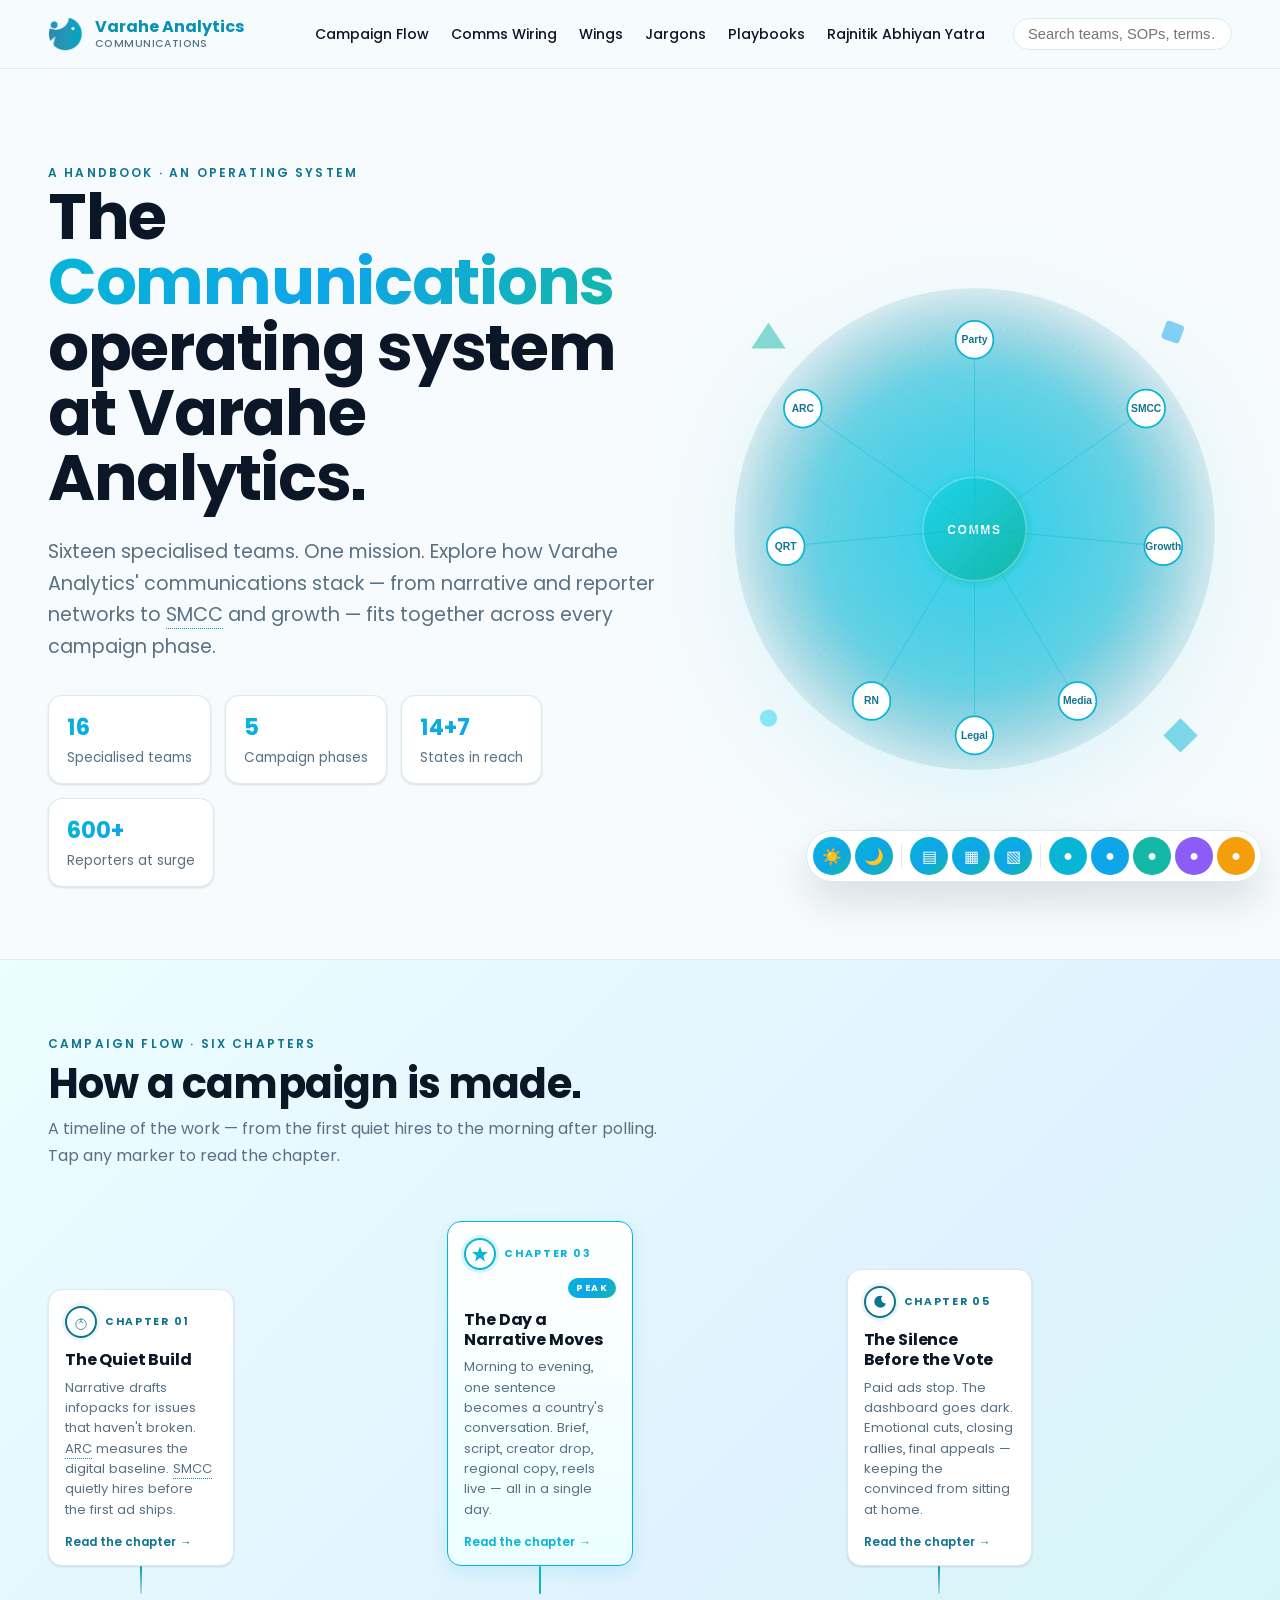
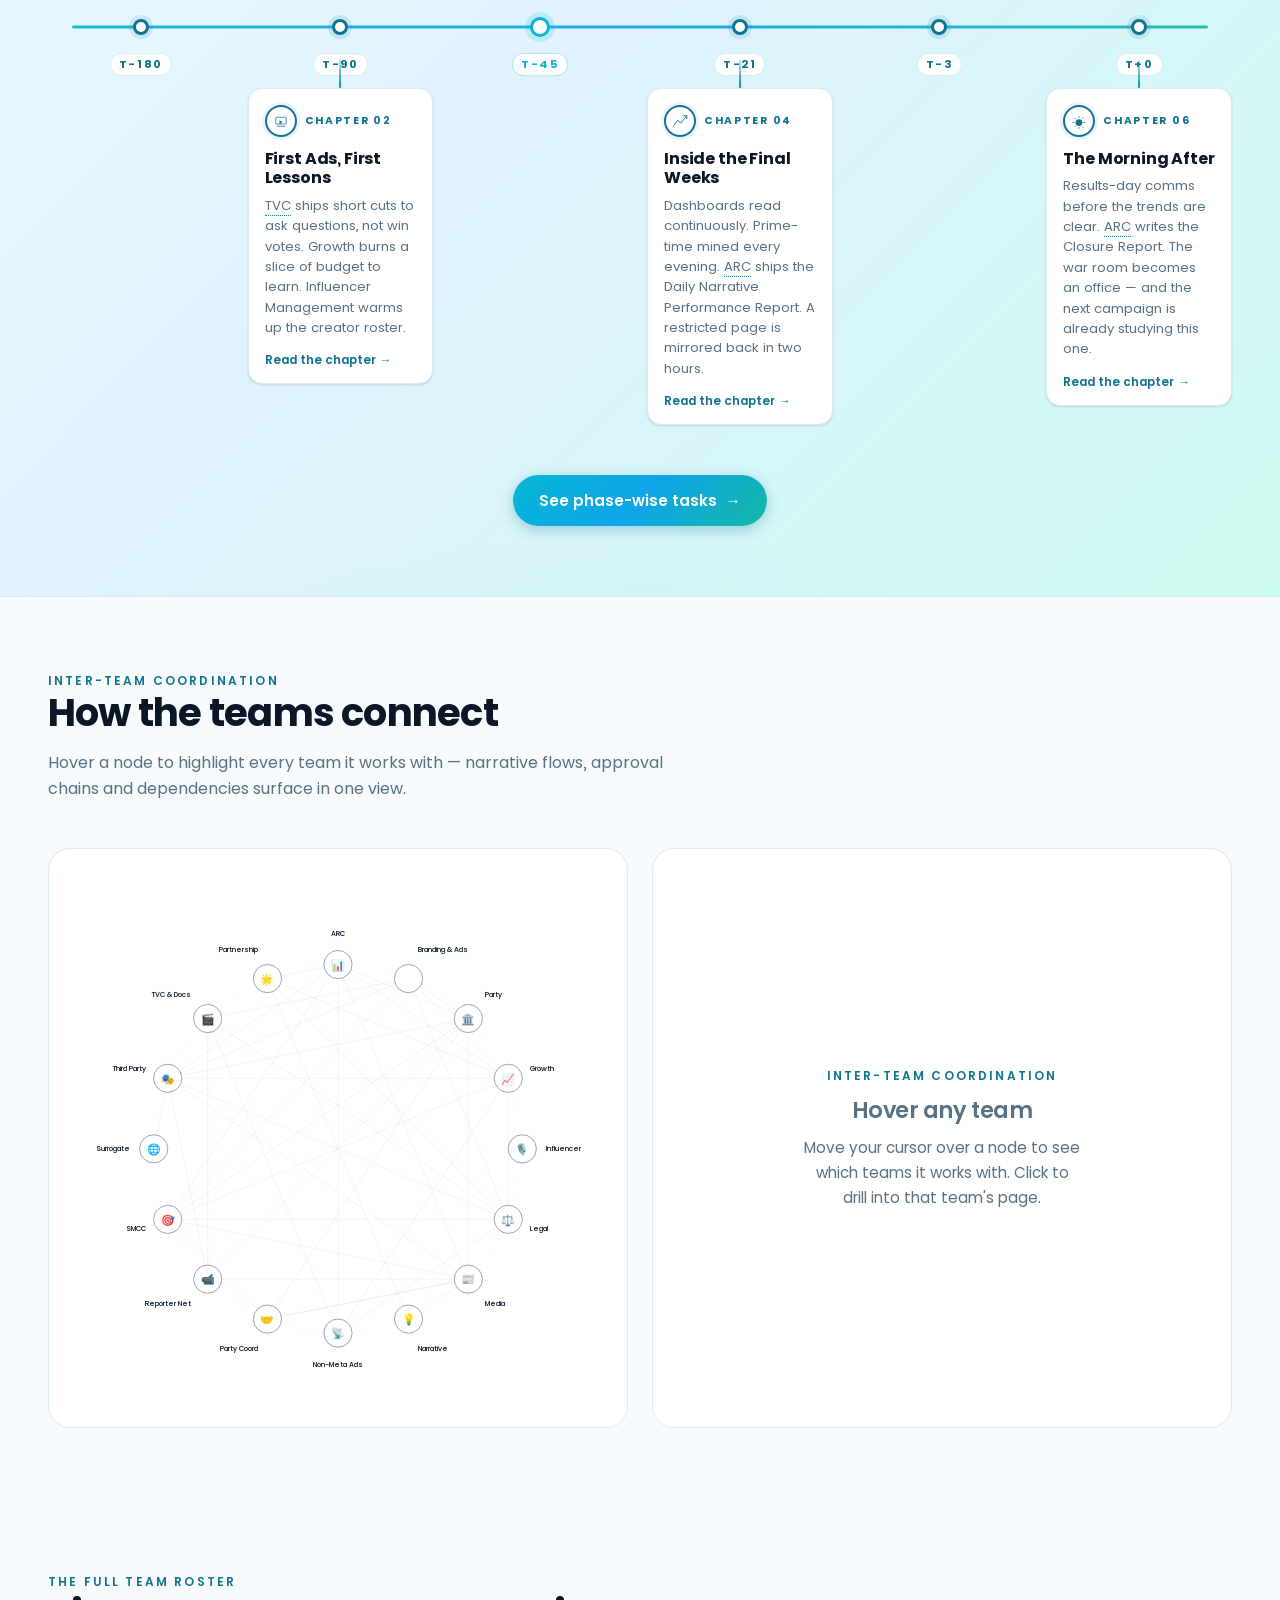
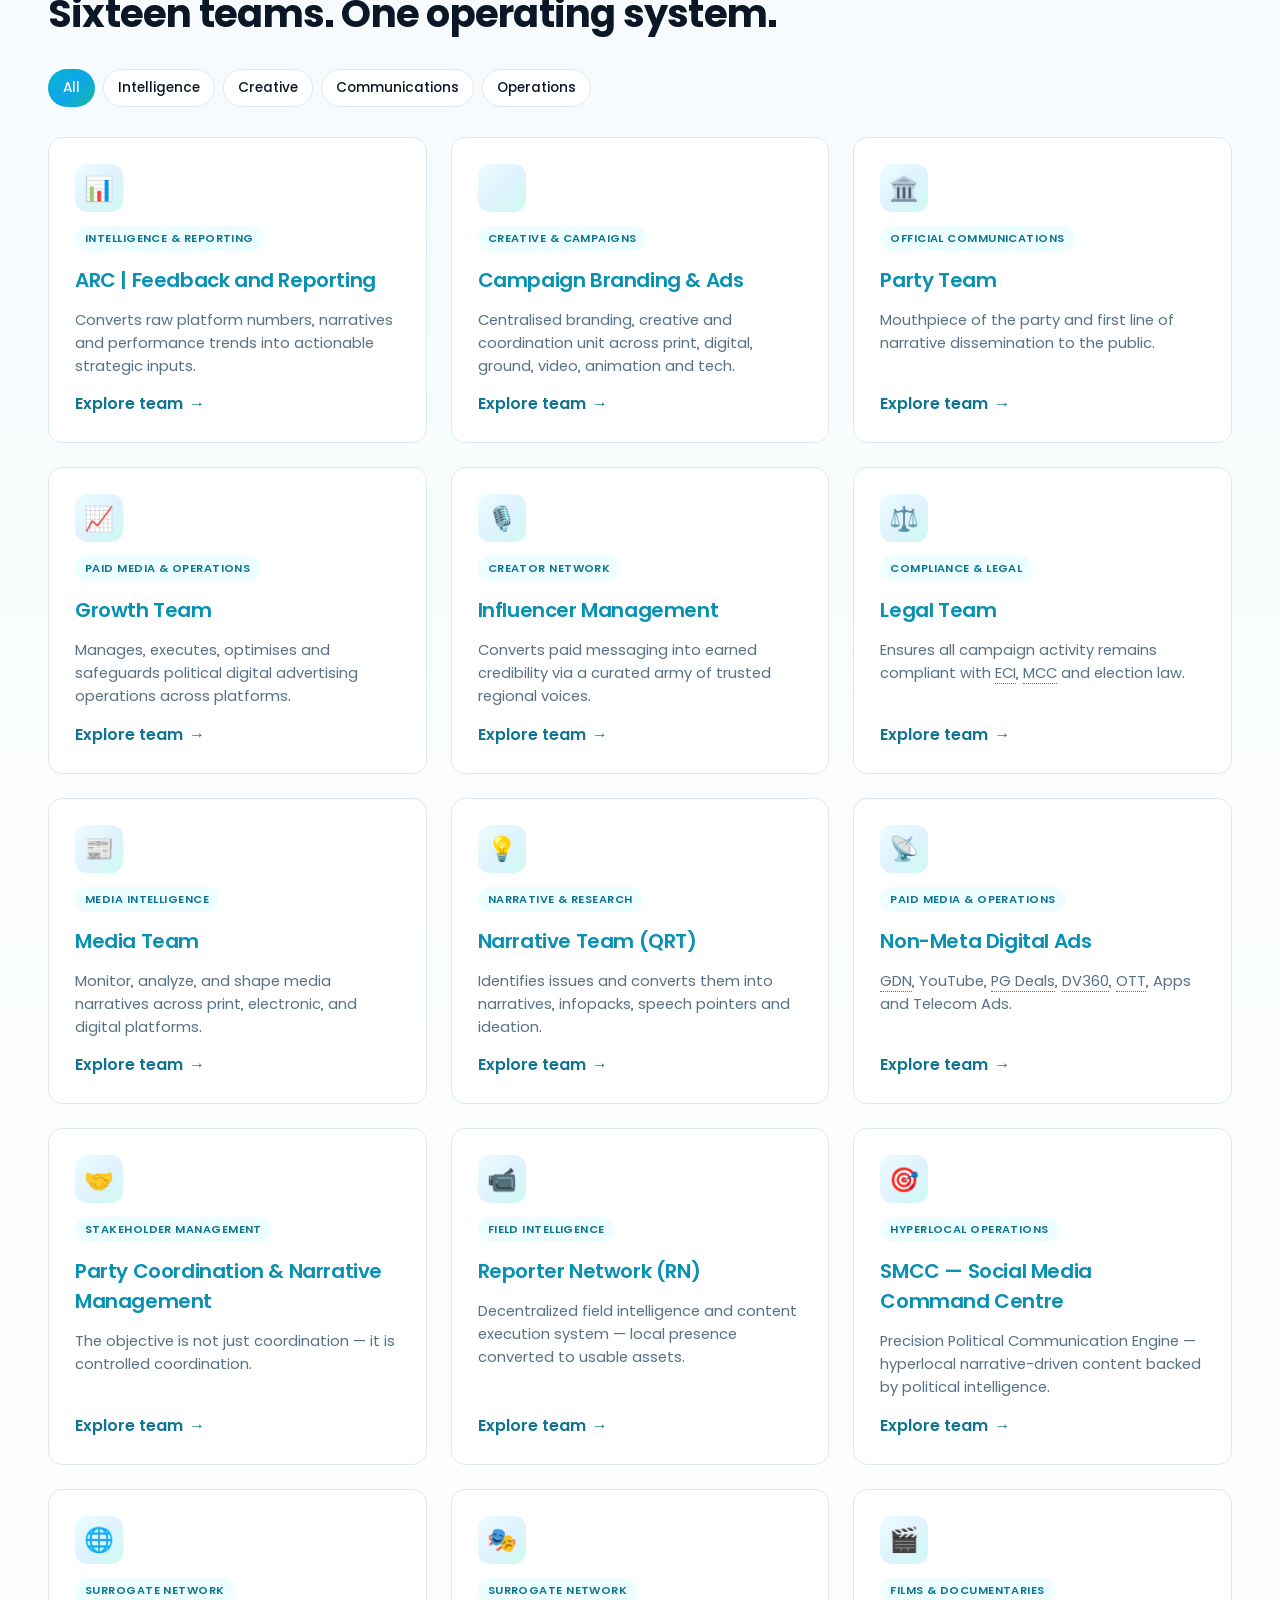
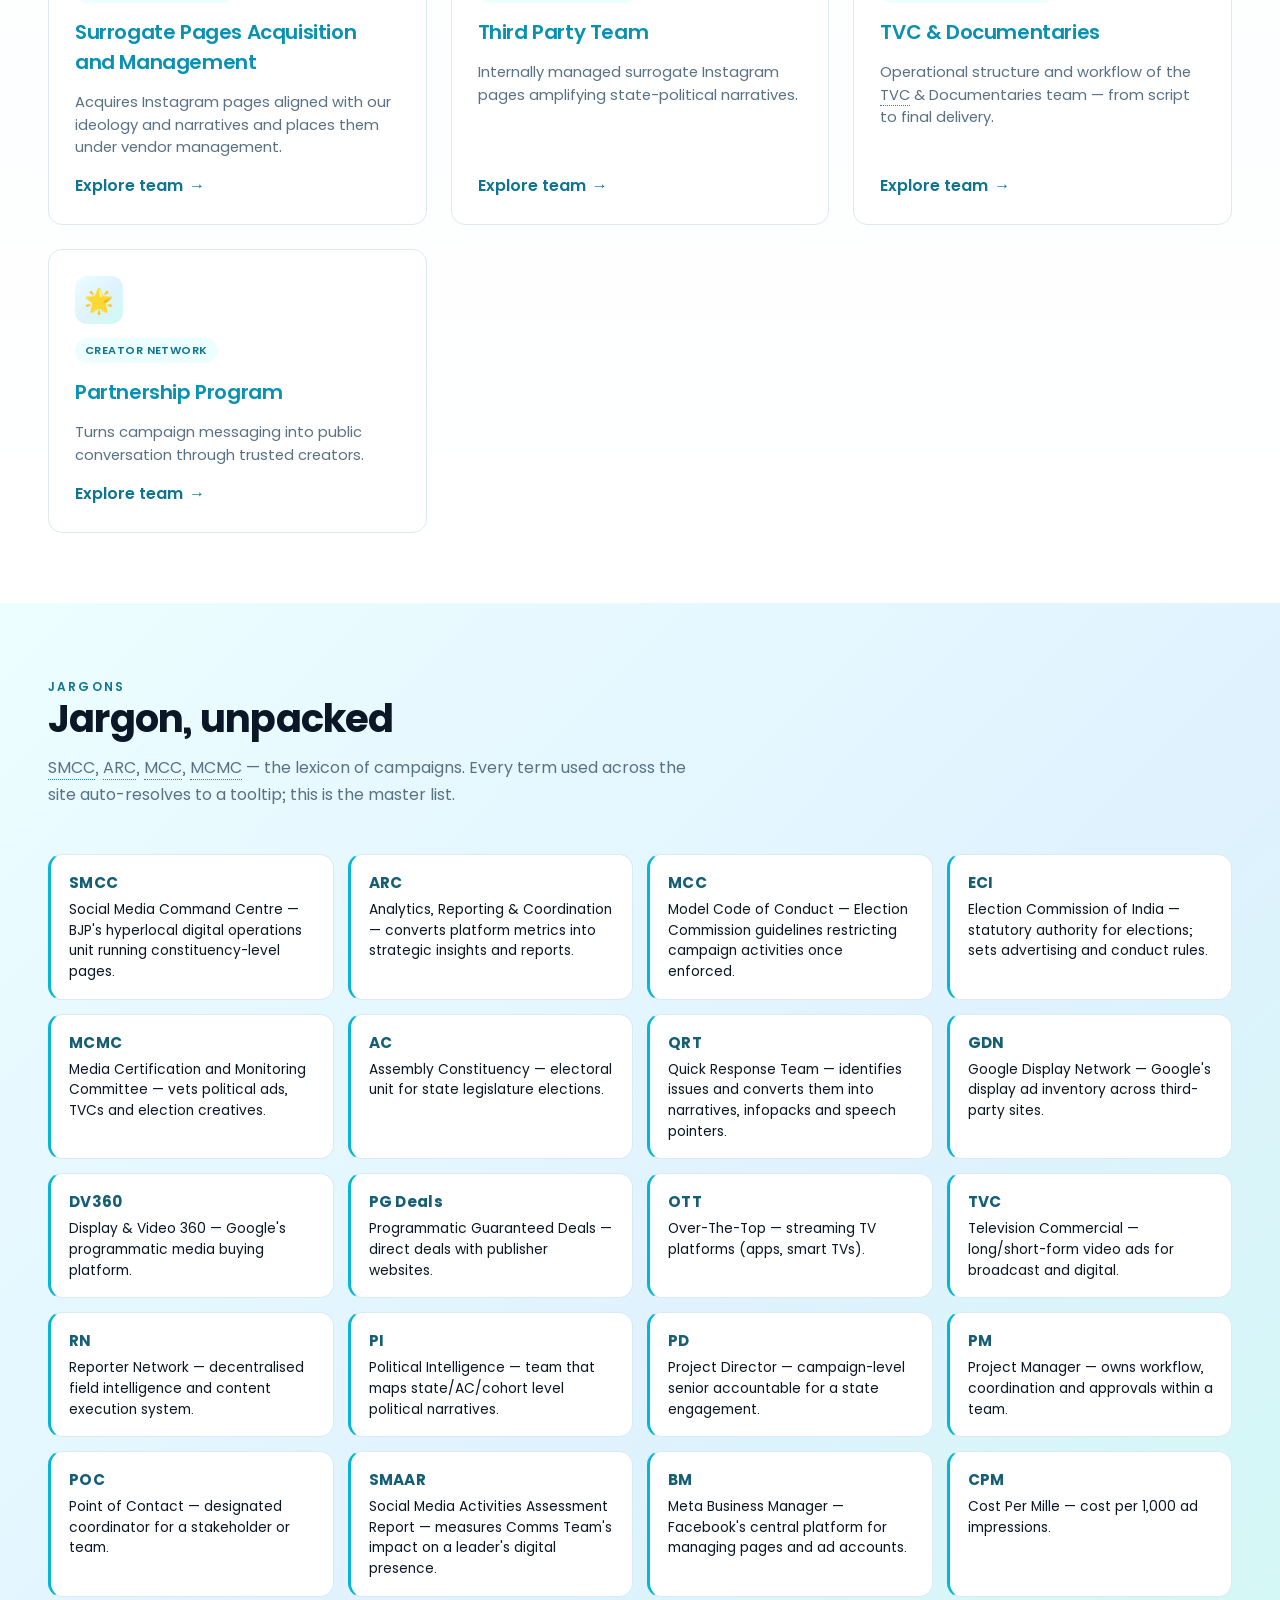
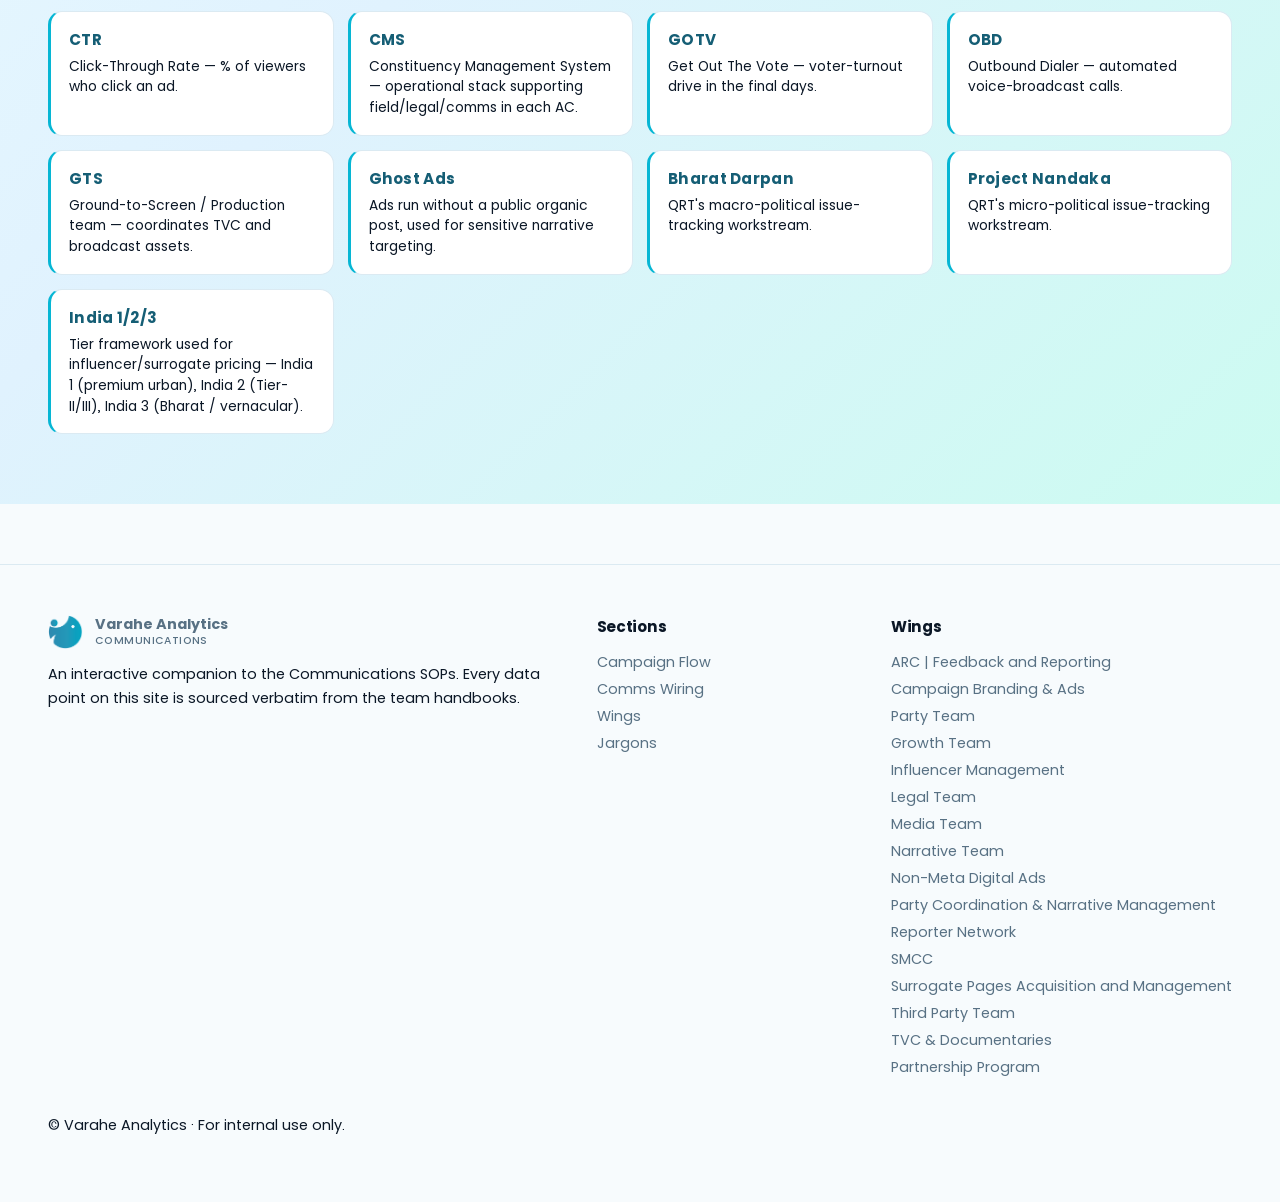
==== commit de4c7363: "Nav: rename links to campaign-jargon (Wings, Comms Wiring, Jargons, Playbooks, Rajnitik Abhiyan Yatr" ====
--- a/index.html
+++ b/index.html
@@ -23,11 +23,11 @@
     </a>
     <nav class="nav-links">
       <a href="#campaign-flow">Campaign Flow</a>
-      <a href="#coord">Coordination</a>
-      <a href="#teams">Teams</a>
-      <a href="#glossary">Glossary</a>
-      <a href="resources.html">Sample Decks</a>
-      <a href="journey.html">Journey</a>
+      <a href="#coord">Comms Wiring</a>
+      <a href="#teams">Wings</a>
+      <a href="#glossary">Jargons</a>
+      <a href="resources.html">Playbooks</a>
+      <a href="journey.html">Rajnitik Abhiyan Yatra</a>
     </nav>
     <div class="nav-search">
       <input type="text" id="globalSearch" placeholder="Search teams, SOPs, terms…" autocomplete="off" />
@@ -286,7 +286,7 @@
   <div class="container">
     <div class="section-head">
       <div>
-        <span class="kicker scroll-reveal">Glossary</span>
+        <span class="kicker scroll-reveal">Jargons</span>
         <h2 class="scroll-reveal">Jargon, unpacked</h2>
         <p class="muted scroll-reveal" style="max-width:640px">SMCC, ARC, MCC, MCMC — the lexicon of campaigns. Every term used across the site auto-resolves to a tooltip; this is the master list.</p>
       </div>
@@ -306,13 +306,13 @@
         <h4>Sections</h4>
         <ul>
           <li><a href="#campaign-flow">Campaign Flow</a></li>
-          <li><a href="#coord">Coordination</a></li>
-          <li><a href="#teams">Teams</a></li>
-          <li><a href="#glossary">Glossary</a></li>
+          <li><a href="#coord">Comms Wiring</a></li>
+          <li><a href="#teams">Wings</a></li>
+          <li><a href="#glossary">Jargons</a></li>
         </ul>
       </div>
       <div>
-        <h4>Teams</h4>
+        <h4>Wings</h4>
         <ul id="footerTeams"></ul>
       </div>
     </div>
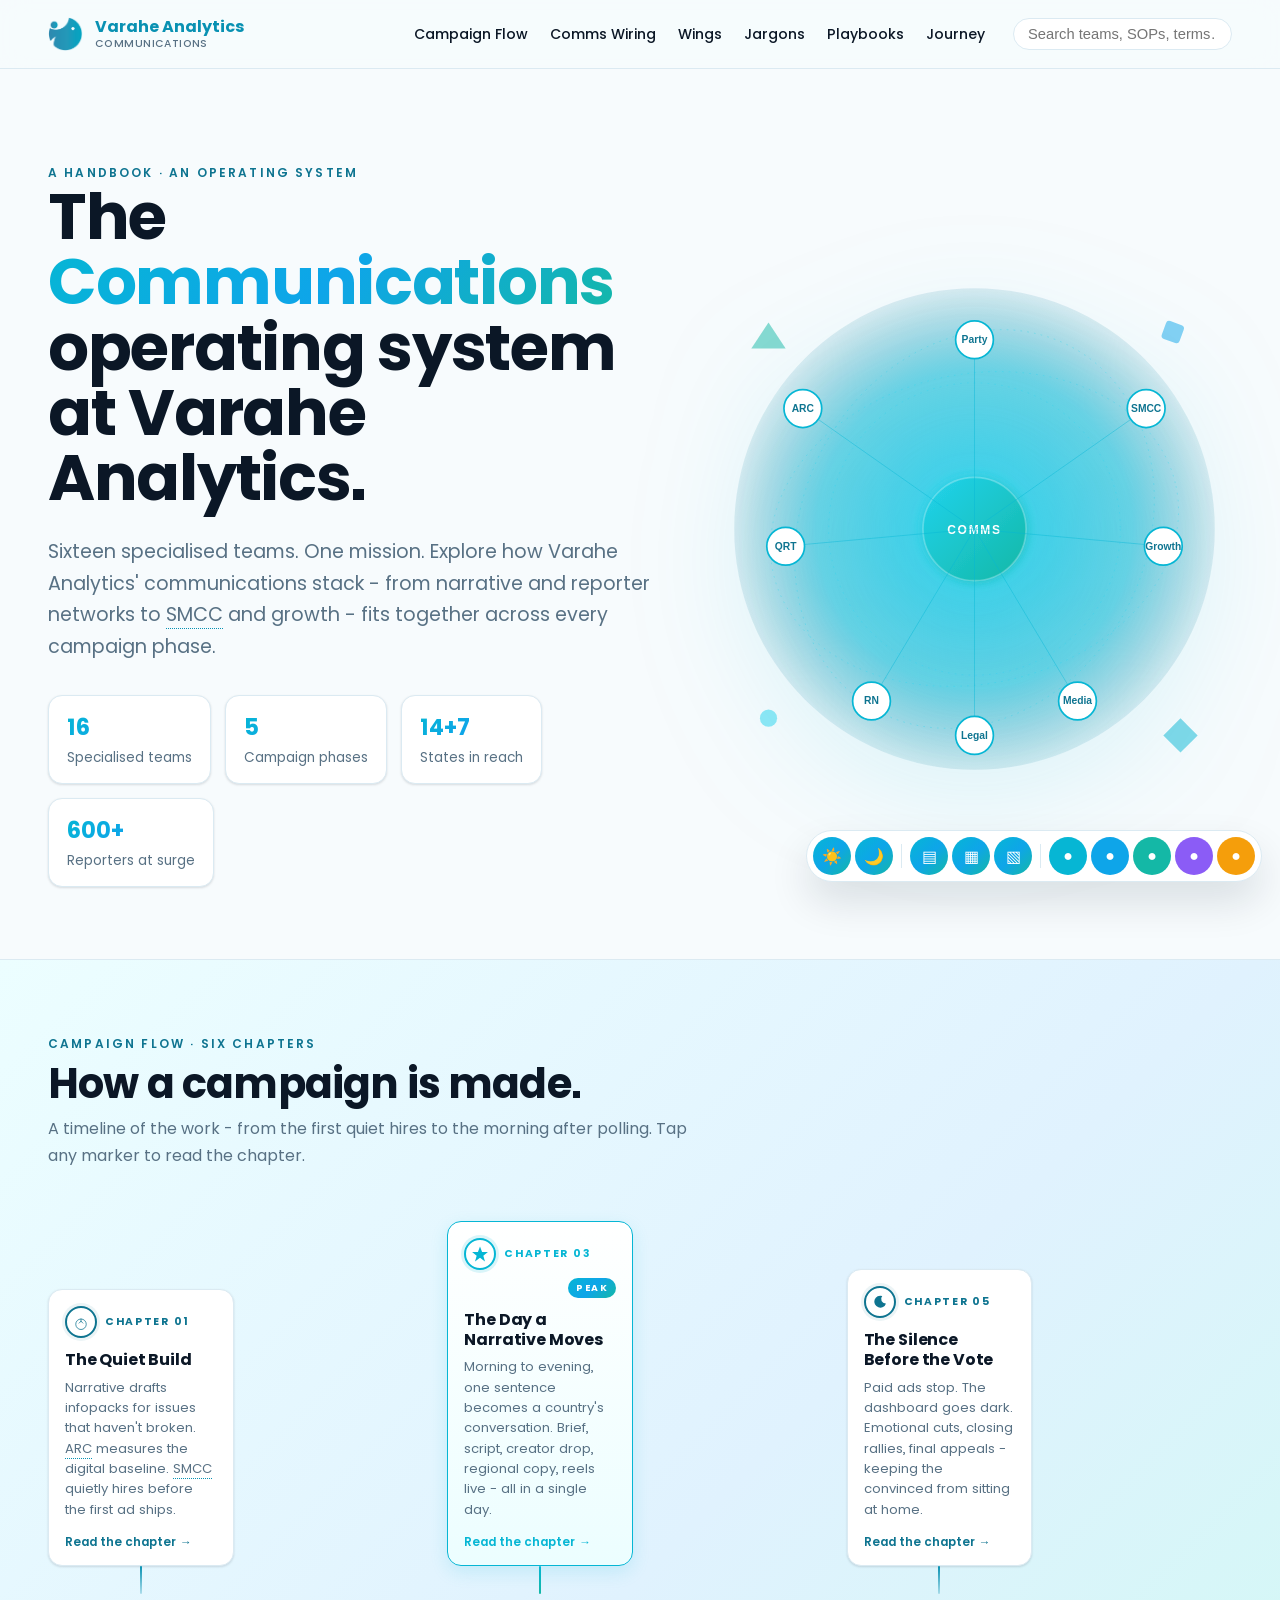
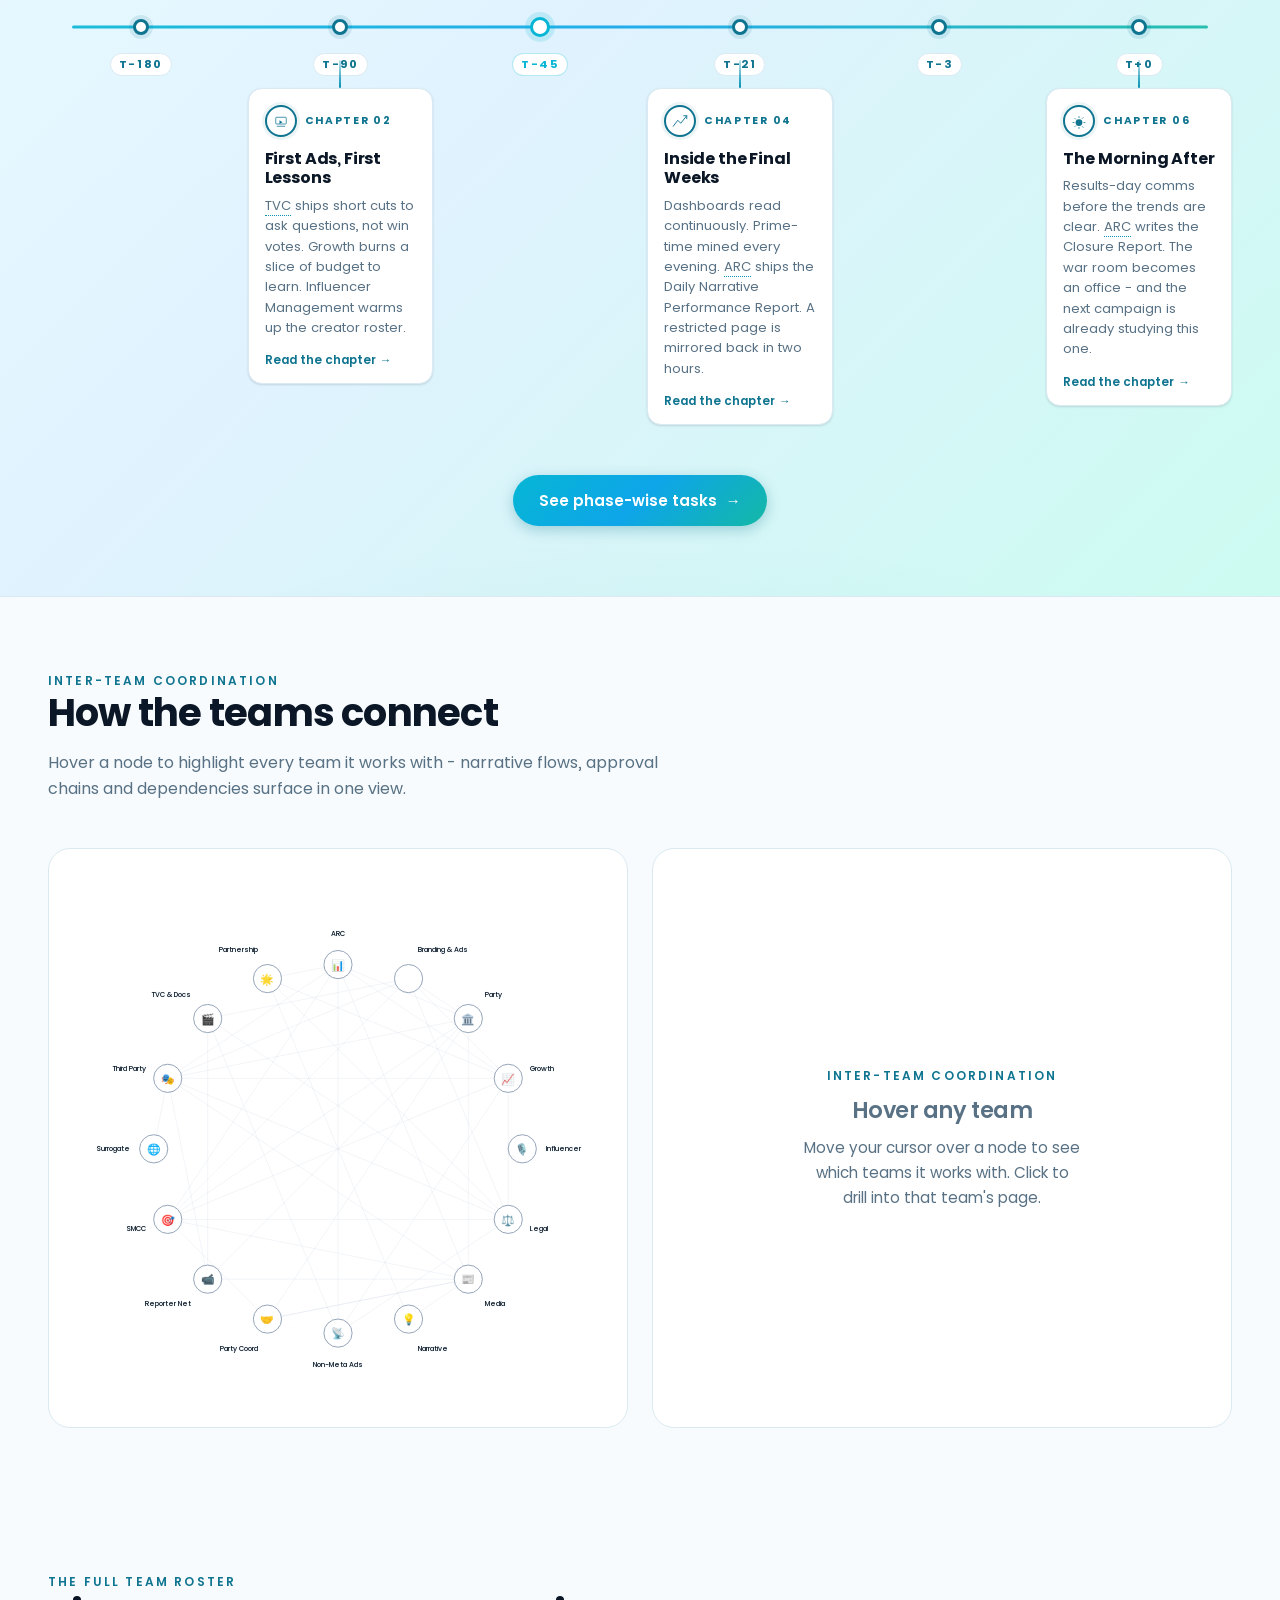
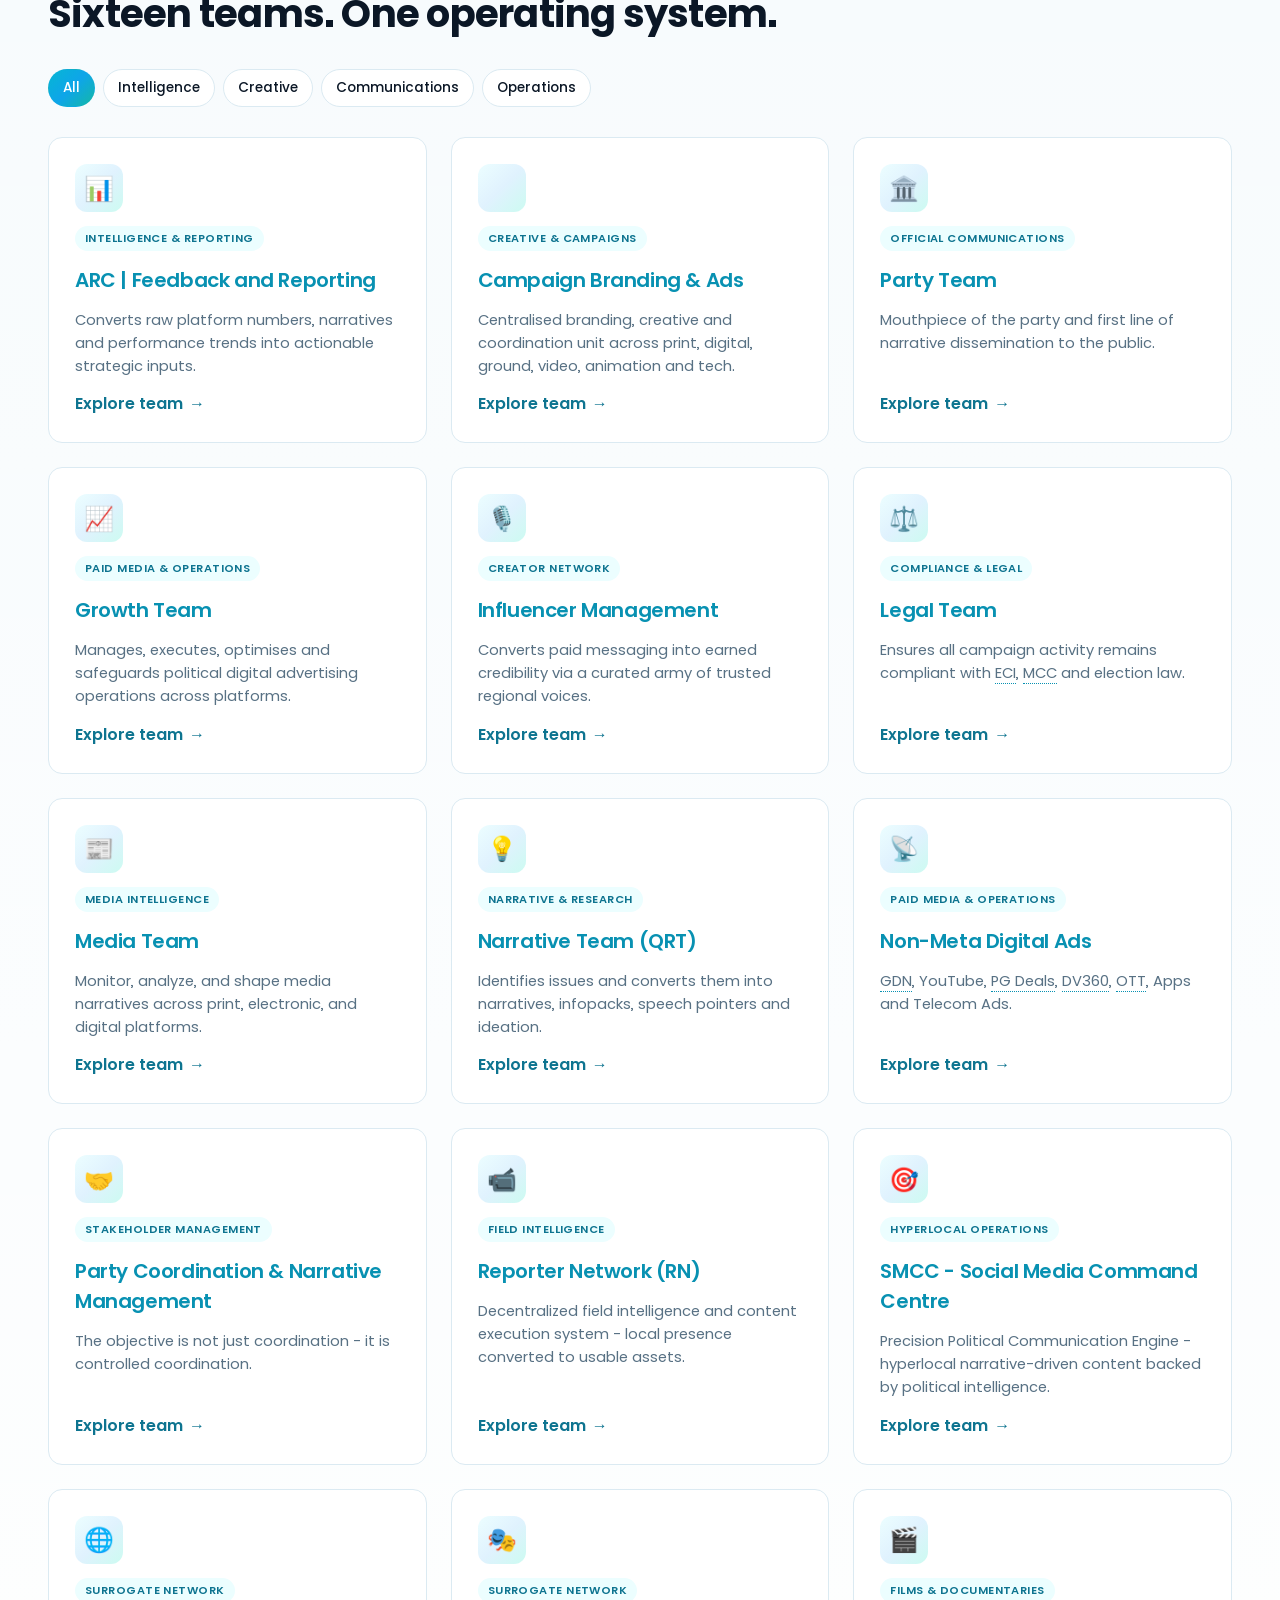
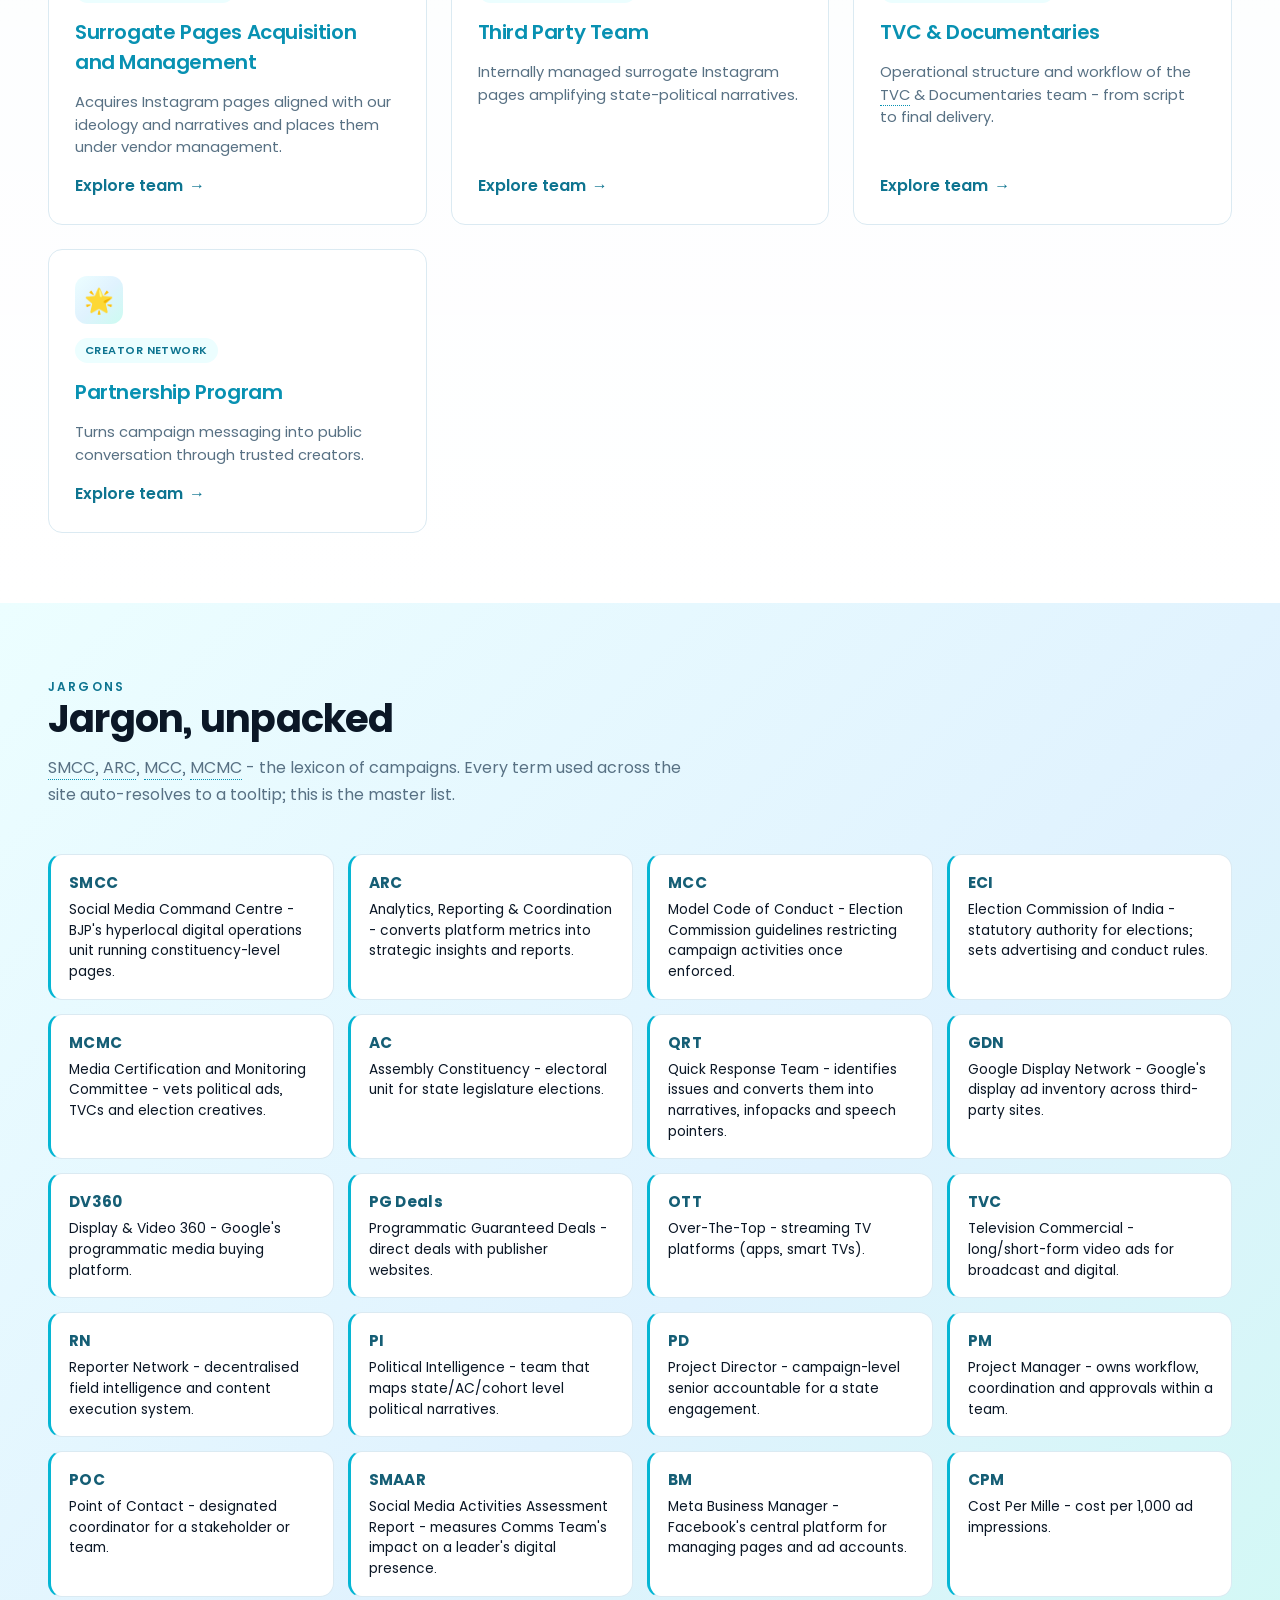
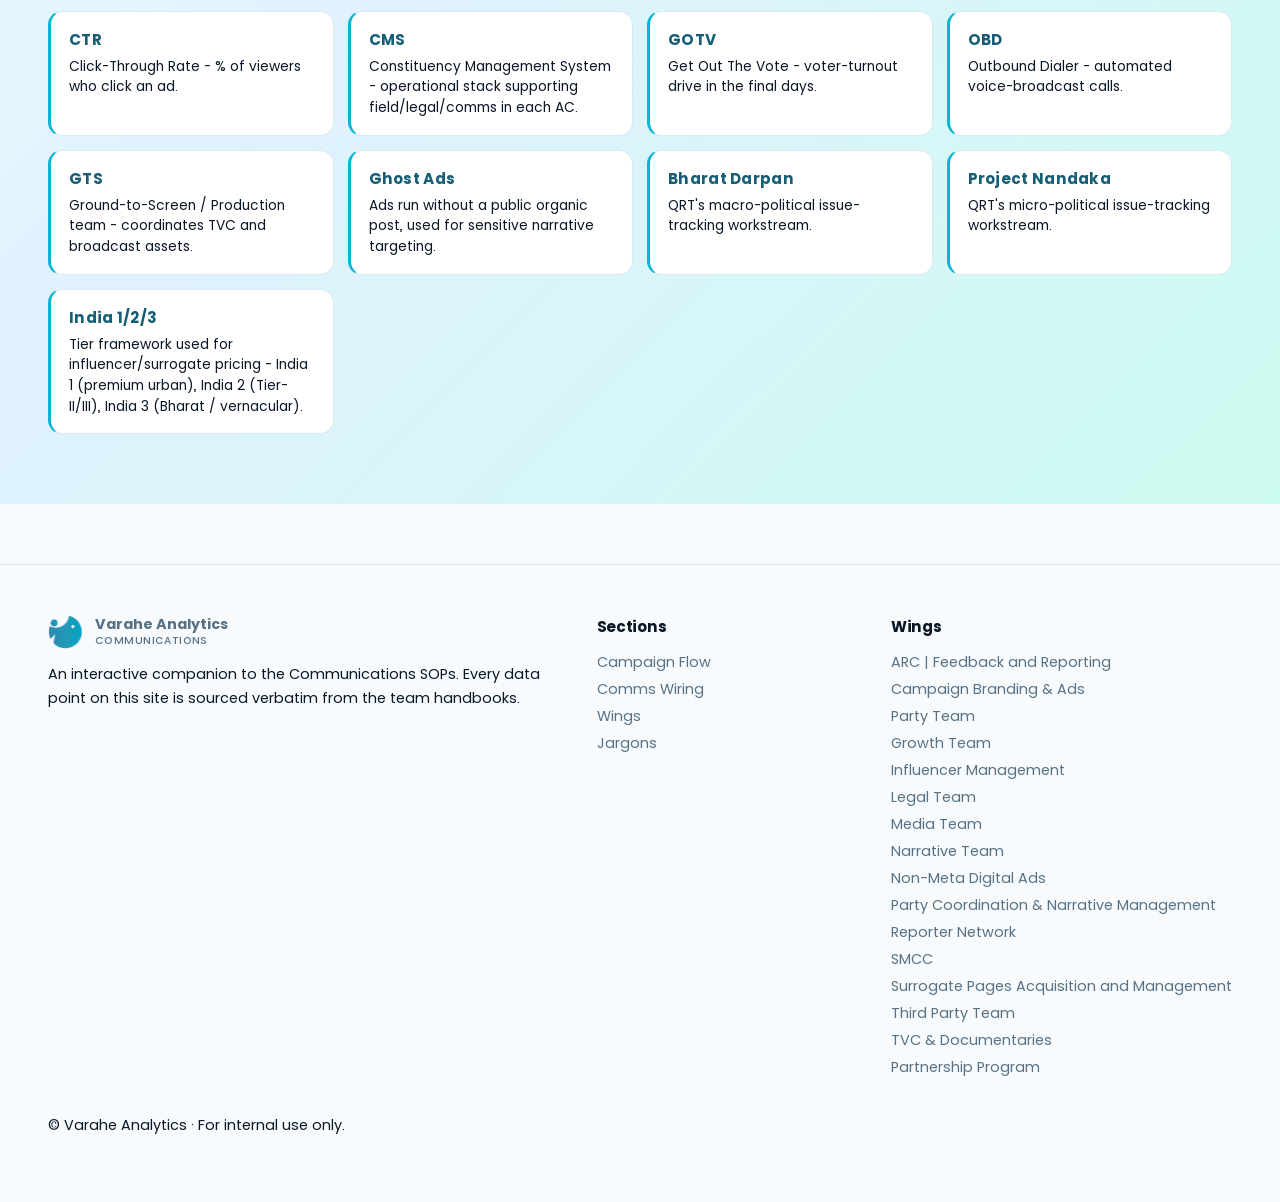
==== commit bd6bd2b6: "Journey tidy + site-wide dash sweep - Nav: rename "Rajnitik Abhiyan Yatra" to "Journey" on all pages" ====
--- a/index.html
+++ b/index.html
@@ -3,15 +3,17 @@
 <head>
 <meta charset="UTF-8" />
 <meta name="viewport" content="width=device-width,initial-scale=1" />
-<title>Varahe Analytics — Communications</title>
-<meta name="description" content="An interactive guide to Varahe Analytics' Communications teams — operating systems, structure, workflows, budgets, and how they connect." />
+<title>Varahe Analytics - Communications</title>
+<meta name="description" content="An interactive guide to Varahe Analytics' Communications teams - operating systems, structure, workflows, budgets, and how they connect." />
 <link rel="preconnect" href="https://fonts.googleapis.com">
 <link rel="preconnect" href="https://fonts.gstatic.com" crossorigin>
 <link href="https://fonts.googleapis.com/css2?family=Poppins:wght@300;400;500;600;700&display=swap" rel="stylesheet">
 <link rel="stylesheet" href="styles.css" />
+<link rel="stylesheet" href="security.css" />
 <link rel="stylesheet" href="landing-journey.css" />
 <link href="https://fonts.googleapis.com/css2?family=Source+Serif+4:opsz,wght@8..60,400;8..60,500;8..60,600;8..60,700&display=swap" rel="stylesheet">
 <link rel="icon" href="assets/logo.png" />
+<script src="https://identity.netlify.com/v1/netlify-identity-widget.js" defer></script>
 </head>
 <body>
 
@@ -27,7 +29,7 @@
       <a href="#teams">Wings</a>
       <a href="#glossary">Jargons</a>
       <a href="resources.html">Playbooks</a>
-      <a href="journey.html">Rajnitik Abhiyan Yatra</a>
+      <a href="journey.html">Journey</a>
     </nav>
     <div class="nav-search">
       <input type="text" id="globalSearch" placeholder="Search teams, SOPs, terms…" autocomplete="off" />
@@ -40,7 +42,7 @@
     <div>
       <span class="kicker scroll-reveal">A handbook · An operating system</span>
       <h1 class="scroll-reveal">The <span class="grad">Communications</span><br/>operating system at Varahe Analytics.</h1>
-      <p class="hero-lead scroll-reveal">Sixteen specialised teams. One mission. Explore how Varahe Analytics' communications stack — from narrative and reporter networks to SMCC and growth — fits together across every campaign phase.</p>
+      <p class="hero-lead scroll-reveal">Sixteen specialised teams. One mission. Explore how Varahe Analytics' communications stack - from narrative and reporter networks to SMCC and growth - fits together across every campaign phase.</p>
       <div class="hero-stats scroll-reveal">
         <div class="stat"><b>16</b><span>Specialised teams</span></div>
         <div class="stat"><b>5</b><span>Campaign phases</span></div>
@@ -59,7 +61,7 @@
       <div>
         <span class="kicker">Campaign Flow · Six chapters</span>
         <h2>How a campaign is made.</h2>
-        <p class="muted" style="max-width:640px">A timeline of the work — from the first quiet hires to the morning after polling. Tap any marker to read the chapter.</p>
+        <p class="muted" style="max-width:640px">A timeline of the work - from the first quiet hires to the morning after polling. Tap any marker to read the chapter.</p>
       </div>
     </div>
 
@@ -89,7 +91,7 @@
               <span class="lj-tlh-tag">Peak</span>
             </header>
             <h3 class="lj-tlh-title">The Day a Narrative Moves</h3>
-            <p class="lj-tlh-body">Morning to evening, one sentence becomes a country's conversation. Brief, script, creator drop, regional copy, reels live — all in a single day.</p>
+            <p class="lj-tlh-body">Morning to evening, one sentence becomes a country's conversation. Brief, script, creator drop, regional copy, reels live - all in a single day.</p>
             <span class="lj-tlh-more">Read the chapter <span aria-hidden="true">→</span></span>
           </article>
           <span class="lj-tlh-connector lj-conn-down" aria-hidden="true"></span>
@@ -102,7 +104,7 @@
               <span class="lj-tlh-num">Chapter 05</span>
             </header>
             <h3 class="lj-tlh-title">The Silence Before the Vote</h3>
-            <p class="lj-tlh-body">Paid ads stop. The dashboard goes dark. Emotional cuts, closing rallies, final appeals — keeping the convinced from sitting at home.</p>
+            <p class="lj-tlh-body">Paid ads stop. The dashboard goes dark. Emotional cuts, closing rallies, final appeals - keeping the convinced from sitting at home.</p>
             <span class="lj-tlh-more">Read the chapter <span aria-hidden="true">→</span></span>
           </article>
           <span class="lj-tlh-connector lj-conn-down" aria-hidden="true"></span>
@@ -160,7 +162,7 @@
               <span class="lj-tlh-num">Chapter 06</span>
             </header>
             <h3 class="lj-tlh-title">The Morning After</h3>
-            <p class="lj-tlh-body">Results-day comms before the trends are clear. ARC writes the Closure Report. The war room becomes an office — and the next campaign is already studying this one.</p>
+            <p class="lj-tlh-body">Results-day comms before the trends are clear. ARC writes the Closure Report. The war room becomes an office - and the next campaign is already studying this one.</p>
             <span class="lj-tlh-more">Read the chapter <span aria-hidden="true">→</span></span>
           </article>
         </li>
@@ -178,57 +180,57 @@
     <article data-ch="1">
       <div class="lj-dr-chap">Chapter One · Months before polling</div>
       <h2>The Quiet Build</h2>
-      <p>Long before the Model Code of Conduct comes into force, the work begins in offices that do not yet have a public face. The Narrative Team — the team responsible for the strategic ideas a campaign will eventually carry — sits with two reference projects open at all times. The first, <em>Bharat Darpan</em>, tracks the country's macro mood: inflation, employment, the recurring headlines. The second, <em>Project Nandaka</em>, tracks something more granular: the political grievances of districts no national outlet is reporting from.</p>
-      <p>Down the corridor, the team called <strong>ARC</strong> — short for Feedback and Reporting — is preparing a baseline. ARC's job is to know what the state's digital landscape looked like before the campaign touched it. Which pages dominate. Which narratives travel. Which constituencies respond to which kinds of content. Without this baseline, every later number is meaningless.</p>
-      <p>At the same time, <strong>SMCC</strong> — the Social Media Command Centre — begins hiring. Writers, designers, video editors, organised into small teams that will each cover a cluster of assembly constituencies. By the time the first ad ships, the people who will write, design, and edit every piece of that campaign's regional content are already at their desks.</p>
+      <p>Long before the Model Code of Conduct comes into force, the work begins in offices that do not yet have a public face. The Narrative Team - the team responsible for the strategic ideas a campaign will eventually carry - sits with two reference projects open at all times. The first, <em>Bharat Darpan</em>, tracks the country's macro mood: inflation, employment, the recurring headlines. The second, <em>Project Nandaka</em>, tracks something more granular: the political grievances of districts no national outlet is reporting from.</p>
+      <p>Down the corridor, the team called <strong>ARC</strong> - short for Feedback and Reporting - is preparing a baseline. ARC's job is to know what the state's digital landscape looked like before the campaign touched it. Which pages dominate. Which narratives travel. Which constituencies respond to which kinds of content. Without this baseline, every later number is meaningless.</p>
+      <p>At the same time, <strong>SMCC</strong> - the Social Media Command Centre - begins hiring. Writers, designers, video editors, organised into small teams that will each cover a cluster of assembly constituencies. By the time the first ad ships, the people who will write, design, and edit every piece of that campaign's regional content are already at their desks.</p>
       <blockquote>Nothing is being said yet. But everything is being measured.</blockquote>
       <p>The work in this phase is not visible. That is the point. A campaign that announces its own preparation gives the opposition the only thing it cannot recover from: time.</p>
     </article>
     <article data-ch="2">
       <div class="lj-dr-chap">Chapter Two · The build-up</div>
       <h2>First Ads, First Lessons</h2>
-      <p>The first ads a campaign runs are not built to change minds. They are built to answer questions. The <strong>TVC team</strong> — responsible for video production — releases short cuts in small batches and watches what happens. Which thumbnail holds attention. Which voice-over performs in which language belt. Which length earns a share, and which length is closed before the second second.</p>
-      <p>This is also when the <strong>Growth Team</strong> — the in-house ads operation — does its most important work of the year, which is to fail visibly. A measured slice of the campaign's total media budget is spent here, on ads that are expected to teach more than they win. Every line that does not perform now is a line that will not be paid for later, when paying for the wrong line can cost a constituency.</p>
-      <p><strong>Influencer Management</strong>, meanwhile, is in conversation with a long roster of creators across languages. No briefs go out yet. The relationships are being kept warm. When the campaign needs many voices to say one thing at the same time — and it will — the conversation cannot start from scratch.</p>
+      <p>The first ads a campaign runs are not built to change minds. They are built to answer questions. The <strong>TVC team</strong> - responsible for video production - releases short cuts in small batches and watches what happens. Which thumbnail holds attention. Which voice-over performs in which language belt. Which length earns a share, and which length is closed before the second second.</p>
+      <p>This is also when the <strong>Growth Team</strong> - the in-house ads operation - does its most important work of the year, which is to fail visibly. A measured slice of the campaign's total media budget is spent here, on ads that are expected to teach more than they win. Every line that does not perform now is a line that will not be paid for later, when paying for the wrong line can cost a constituency.</p>
+      <p><strong>Influencer Management</strong>, meanwhile, is in conversation with a long roster of creators across languages. No briefs go out yet. The relationships are being kept warm. When the campaign needs many voices to say one thing at the same time - and it will - the conversation cannot start from scratch.</p>
     </article>
     <article data-ch="3">
       <div class="lj-dr-chap">Chapter Three · The acceleration</div>
       <h2>The Day a Narrative Moves</h2>
-      <p>By the time the daily war-room meeting becomes routine, the campaign's machinery is observable. The SMCC pages — one per assembly constituency, sometimes two — are growing visibly week after week. The Reporter Network, which has been the field layer all along, expands sharply to cover every state the campaign cares about.</p>
+      <p>By the time the daily war-room meeting becomes routine, the campaign's machinery is observable. The SMCC pages - one per assembly constituency, sometimes two - are growing visibly week after week. The Reporter Network, which has been the field layer all along, expands sharply to cover every state the campaign cares about.</p>
       <p>The internal handbook describes the speed at which this machinery now operates with a single label: <em>L1</em>. An L1 turnaround is, in practice, the time it takes most organisations to schedule a meeting.</p>
       <p>To see the system at work, follow a single narrative through a single day:</p>
       <ol class="lj-dr-steps">
-        <li><strong>Morning.</strong> The Narrative Team identifies an opposition weakness — a contradiction, a missed promise, a quote — and writes a one-page brief.</li>
+        <li><strong>Morning.</strong> The Narrative Team identifies an opposition weakness - a contradiction, a missed promise, a quote - and writes a one-page brief.</li>
         <li><strong>Midday.</strong> The TVC team scripts a short cut. A voice-over is booked.</li>
         <li><strong>Afternoon.</strong> The brief is distributed, with creative variations, to the influencer roster.</li>
         <li><strong>Late afternoon.</strong> SMCC writers, working in every relevant language, draft regional copy for the constituency-level pages.</li>
-        <li><strong>Evening.</strong> The reels go live across the network — together, not in sequence.</li>
+        <li><strong>Evening.</strong> The reels go live across the network - together, not in sequence.</li>
       </ol>
-      <p>By the time the opposition's spokespeople respond to the narrative on a nine o'clock panel, the conversation has already taken place — on phones, in WhatsApp groups, and in the comment sections under regional news pages. The window for response has closed.</p>
+      <p>By the time the opposition's spokespeople respond to the narrative on a nine o'clock panel, the conversation has already taken place - on phones, in WhatsApp groups, and in the comment sections under regional news pages. The window for response has closed.</p>
     </article>
     <article data-ch="4">
       <div class="lj-dr-chap">Chapter Four · Peak campaign</div>
       <h2>Inside the Final Weeks</h2>
       <p>In the closing weeks before polling, the campaign's daily rhythm tightens. The Growth Team's dashboards, which had been read once a day, are now read continuously. Cost per impression is held below an internal ceiling. Frequency is capped so a voter does not see the same ad ten times in a day. Anything underperforming is paused before the day is out; anything winning is scaled overnight.</p>
-      <p>The <strong>Media Team</strong> operates from a dedicated room inside the party headquarters. Prime-time television is monitored every evening. A line dropped by a panellist becomes a speech pointer for the next morning, a tweet thread before the show ends, and — if the line travels — a reel by sunrise. Each morning's plan is partly written by the previous evening's television.</p>
-      <p>ARC, which has been quietly assembling reports for months, now publishes a daily document called the <em>Daily Narrative Performance Report</em>. Reach, sentiment, share velocity, the health of every page in the network — collated overnight, on a desk before the war room opens.</p>
+      <p>The <strong>Media Team</strong> operates from a dedicated room inside the party headquarters. Prime-time television is monitored every evening. A line dropped by a panellist becomes a speech pointer for the next morning, a tweet thread before the show ends, and - if the line travels - a reel by sunrise. Each morning's plan is partly written by the previous evening's television.</p>
+      <p>ARC, which has been quietly assembling reports for months, now publishes a daily document called the <em>Daily Narrative Performance Report</em>. Reach, sentiment, share velocity, the health of every page in the network - collated overnight, on a desk before the war room opens.</p>
       <blockquote>By the time the room sees the dashboard, the dashboard has been read.</blockquote>
-      <p>It is also in this phase that the campaign learns what it costs to be silent for an afternoon. A page — one of the AC-level pages running multiple posts a day — is restricted by the platform. ARC flags it within minutes. The Growth Team escalates to the platform's account team. The state head triggers a mirror to the backup page. By the evening news, the content is live again on a parallel handle. The voters, mostly, did not see the gap.</p>
+      <p>It is also in this phase that the campaign learns what it costs to be silent for an afternoon. A page - one of the AC-level pages running multiple posts a day - is restricted by the platform. ARC flags it within minutes. The Growth Team escalates to the platform's account team. The state head triggers a mirror to the backup page. By the evening news, the content is live again on a parallel handle. The voters, mostly, did not see the gap.</p>
     </article>
     <article data-ch="5">
       <div class="lj-dr-chap">Chapter Five · The final days</div>
       <h2>The Silence Before the Vote</h2>
-      <p>In the final stretch before polling, the Model Code of Conduct forces a hard line. Paid advertising stops. The dashboard the Growth Team has been reading goes dark — not because the work is finished, but because the work changes shape.</p>
-      <p>The video work softens. TVC's emotional cuts — appeals rather than arguments — go out across the same channels that once carried attacks. Influencers post final messages. They do not try to convince anyone new; they try to keep the convinced from sitting at home.</p>
+      <p>In the final stretch before polling, the Model Code of Conduct forces a hard line. Paid advertising stops. The dashboard the Growth Team has been reading goes dark - not because the work is finished, but because the work changes shape.</p>
+      <p>The video work softens. TVC's emotional cuts - appeals rather than arguments - go out across the same channels that once carried attacks. Influencers post final messages. They do not try to convince anyone new; they try to keep the convinced from sitting at home.</p>
       <p>The Reporter Network records the closing rallies. Party teams work the ground in shifts that have lost their weekday names. In the ARC room, the dashboard is still on, but the people watching it are no longer planning anything. They are recording what the campaign sounded like in its last hours, so that tomorrow it can be remembered correctly.</p>
     </article>
     <article data-ch="6">
       <div class="lj-dr-chap">Chapter Six · After</div>
       <h2>The Morning After</h2>
       <p>Results-day communication goes out before the trends are clear. Congratulations, gratitude, framing. The first version of the story the campaign will tell about itself is written in the hours after polling closes.</p>
-      <p>ARC then begins its longest document of the cycle, the <em>Comprehensive Campaign Closure Report</em>. Every page, every ad, every reel, every constituency — recorded, indexed, and judged. What worked. What did not. And, in the appendix that few outside the team will read, what the campaign did not understand at the time and now does.</p>
+      <p>ARC then begins its longest document of the cycle, the <em>Comprehensive Campaign Closure Report</em>. Every page, every ad, every reel, every constituency - recorded, indexed, and judged. What worked. What did not. And, in the appendix that few outside the team will read, what the campaign did not understand at the time and now does.</p>
       <p>The SMCC hiring engine unwinds. Pages either hand off to local units or are archived. The Reporter Network shrinks back to its peacetime size. Vendors are paid. Drives are catalogued. The war room becomes an office again.</p>
-      <p>Somewhere on a different floor, an analyst is already opening the closure report from the <em>last</em> campaign — the one before this one — to study what it got right. The work has already restarted.</p>
+      <p>Somewhere on a different floor, an analyst is already opening the closure report from the <em>last</em> campaign - the one before this one - to study what it got right. The work has already restarted.</p>
       <blockquote>A campaign does not end on result day. It ends when the next one inherits everything it learned.</blockquote>
     </article>
   </template>
@@ -253,7 +255,7 @@
       <div>
         <span class="kicker scroll-reveal">Inter-team coordination</span>
         <h2 class="scroll-reveal">How the teams connect</h2>
-        <p class="muted scroll-reveal" style="max-width:640px">Hover a node to highlight every team it works with — narrative flows, approval chains and dependencies surface in one view.</p>
+        <p class="muted scroll-reveal" style="max-width:640px">Hover a node to highlight every team it works with - narrative flows, approval chains and dependencies surface in one view.</p>
       </div>
     </div>
     <div class="coord-layout scroll-reveal">
@@ -288,7 +290,7 @@
       <div>
         <span class="kicker scroll-reveal">Jargons</span>
         <h2 class="scroll-reveal">Jargon, unpacked</h2>
-        <p class="muted scroll-reveal" style="max-width:640px">SMCC, ARC, MCC, MCMC — the lexicon of campaigns. Every term used across the site auto-resolves to a tooltip; this is the master list.</p>
+        <p class="muted scroll-reveal" style="max-width:640px">SMCC, ARC, MCC, MCMC - the lexicon of campaigns. Every term used across the site auto-resolves to a tooltip; this is the master list.</p>
       </div>
     </div>
     <div class="row scroll-reveal" id="glossaryList"></div>
@@ -326,7 +328,9 @@
 <script>
   // populate footer team list
   document.getElementById("footerTeams").innerHTML =
-    TEAMS.map(t=>`<li><a href="team.html?id=${t.id}">${t.name.split(" — ")[0].split(" / ")[0].split(" (")[0]}</a></li>`).join("");
+    TEAMS.map(t=>`<li><a href="team.html?id=${t.id}">${t.name.split(" - ")[0].split(" / ")[0].split(" (")[0]}</a></li>`).join("");
 </script>
+<script src="security.js"></script>
+<script src="auth.js" defer></script>
 </body>
 </html>
--- a/styles.css
+++ b/styles.css
@@ -1,4 +1,4 @@
-/* Varahe National Communications — Theme */
+/* Varahe National Communications - Theme */
 :root{
   --teal-50:#ecfeff; --teal-100:#cffafe; --teal-300:#67e8f9; --teal-400:#22d3ee;
   --teal-500:#06b6d4; --teal-600:#0891b2; --teal-700:#0e7490; --teal-800:#155e75;
@@ -313,7 +313,7 @@
 .donut-legend div{display:flex;align-items:center;gap:10px;font-size:.9rem}
 .donut-legend i{width:12px;height:12px;border-radius:3px;display:inline-block}
 
-/* COORDINATION MAP — single ring layout + side info panel */
+/* COORDINATION MAP - single ring layout + side info panel */
 .coord-layout{display:grid;grid-template-columns:1fr 1fr;gap:24px;align-items:start}
 @media(max-width:980px){.coord-layout{grid-template-columns:1fr}}
 /* Both boxes are locked to the same square footprint so hover-driven content
@@ -427,7 +427,7 @@
   .nav-links{display:none}
 }
 
-/* Hiring tab — sizing tiles + role grid */
+/* Hiring tab - sizing tiles + role grid */
 .hire-tiles{display:grid;grid-template-columns:repeat(auto-fit,minmax(220px,1fr));gap:14px;margin:20px 0}
 .hire-tile{padding:18px 20px;background:var(--paper-2);border:1px solid var(--line);border-radius:var(--radius);border-top:3px solid var(--teal-500)}
 .hire-tile b{display:block;font-family:var(--font-display);font-size:1.05rem;color:var(--teal-800);line-height:1.3;margin-bottom:6px}
@@ -438,7 +438,7 @@
 .role-card b{display:block;font-family:var(--font-display);font-size:.98rem;color:var(--ink);margin-bottom:8px}
 .role-card p{margin:0;font-size:.86rem;line-height:1.5;color:var(--muted)}
 
-/* Mini team cards — icon + name, dense grid */
+/* Mini team cards - icon + name, dense grid */
 .mini-grid{display:grid;grid-template-columns:repeat(auto-fill,minmax(150px,1fr));gap:10px}
 .mini-card{display:flex;flex-direction:column;align-items:center;gap:8px;padding:16px 12px;background:var(--paper-2);border:1px solid var(--line);border-radius:var(--radius);text-decoration:none;color:var(--ink);transition:var(--transition);text-align:center;overflow:hidden;position:relative}
 .mini-card::before{content:"";position:absolute;inset:0 0 auto 0;height:3px;background:var(--gradient);opacity:0;transition:var(--transition)}
@@ -447,10 +447,10 @@
 .mini-card .icon{width:42px;height:42px;border-radius:10px;background:var(--gradient-soft);display:flex;align-items:center;justify-content:center;font-size:1.2rem}
 .mini-card span:last-child{font-family:var(--font-display);font-weight:600;font-size:.85rem;line-height:1.25;color:var(--ink)}
 
-/* Hero callout — manifesto-style quote */
+/* Hero callout - manifesto-style quote */
 .hero-callout{padding:24px 28px;background:var(--gradient-soft);border-left:4px solid var(--teal-500);border-radius:var(--radius);font-family:var(--font-display);font-size:1.15rem;line-height:1.45;color:var(--teal-800);margin:18px 0;font-style:italic;font-weight:500}
 
-/* Speed clock — horizontal timeline of moments */
+/* Speed clock - horizontal timeline of moments */
 .speed-clock{display:flex;flex-wrap:wrap;align-items:stretch;gap:12px;padding:14px 0}
 .sc-step{display:flex;align-items:center;gap:10px;padding:14px 18px;background:var(--paper-2);border:1px solid var(--line);border-radius:var(--radius);position:relative;flex:1;min-width:180px}
 .sc-step .sc-t{font-family:var(--font-display);font-weight:700;color:var(--teal-700);font-size:.95rem}
@@ -465,14 +465,14 @@
 .bucket b{display:block;font-size:.92rem;margin-bottom:4px}
 .bucket span{font-size:.82rem;color:var(--muted);line-height:1.45}
 
-/* Statutory forms — legal mini-cards */
+/* Statutory forms - legal mini-cards */
 .form-grid{display:grid;grid-template-columns:repeat(auto-fit,minmax(220px,1fr));gap:12px}
 .form-card{padding:16px 18px;background:var(--paper-2);border:1px solid var(--line);border-radius:var(--radius);position:relative;overflow:hidden}
 .form-card::before{content:"";position:absolute;inset:0 auto 0 0;width:4px;background:var(--gradient)}
 .form-card b{display:block;font-family:var(--font-display);font-size:1.4rem;color:var(--teal-800);margin-bottom:4px;padding-left:8px}
 .form-card span{display:block;font-size:.85rem;color:var(--muted);padding-left:8px}
 
-/* IPO — input → process → output 3-col flow */
+/* IPO - input → process → output 3-col flow */
 .ipo{display:flex;align-items:stretch;gap:8px;flex-wrap:wrap}
 .ipo-col{flex:1;min-width:220px;padding:18px;background:var(--paper-2);border:1px solid var(--line);border-radius:var(--radius)}
 .ipo-stage{display:inline-block;font-family:var(--font-display);font-size:.72rem;letter-spacing:.15em;text-transform:uppercase;font-weight:700;color:#fff;background:var(--gradient);padding:4px 12px;border-radius:999px;margin-bottom:10px}
@@ -541,7 +541,7 @@
 .deck-cta{font-size:.85rem;font-weight:700;color:var(--teal-700);white-space:nowrap;flex-shrink:0}
 .deck-card:hover .deck-cta{color:var(--teal-800)}
 
-/* Contact tab — 3 person-cards */
+/* Contact tab - 3 person-cards */
 .contact-grid{display:grid;grid-template-columns:repeat(auto-fit,minmax(280px,1fr));gap:16px;margin-top:18px}
 .contact-card{padding:22px;background:var(--paper-2);border:1px solid var(--line);border-radius:var(--radius);box-shadow:var(--shadow-sm);transition:var(--transition);position:relative;overflow:hidden}
 .contact-card::before{content:"";position:absolute;inset:0 0 auto 0;height:3px;background:var(--gradient)}
@@ -555,14 +555,14 @@
 .contact-list a{color:var(--ink);text-decoration:none;transition:var(--transition);word-break:break-all}
 .contact-list a:hover{color:var(--teal-700)}
 
-/* Example tab — story-card */
+/* Example tab - story-card */
 .example-wrap{position:relative;padding:36px 32px 32px;background:var(--paper-2);border:1px solid var(--line);border-left:4px solid var(--teal-500);border-radius:var(--radius);box-shadow:var(--shadow-sm);margin-top:18px}
 .example-wrap::before{content:"";position:absolute;top:14px;right:18px;width:48px;height:48px;background:var(--gradient-soft);border-radius:12px;display:flex;align-items:center;justify-content:center}
 .example-wrap .example-tag{position:absolute;top:-12px;left:24px;display:inline-block;padding:4px 14px;background:var(--gradient);color:#fff;font-family:var(--font-display);font-size:.72rem;letter-spacing:.18em;text-transform:uppercase;border-radius:999px;font-weight:700}
 .example-wrap h3{font-size:1.25rem;margin:6px 0 14px}
 .example-wrap p{font-size:1rem;line-height:1.7;color:var(--ink)}
 
-/* GLOSSARY — flat grid (no extra rule, keeping the marker line) */
+/* GLOSSARY - flat grid (no extra rule, keeping the marker line) */
 .glossary-grid{display:grid;grid-template-columns:repeat(auto-fill,minmax(280px,1fr));gap:14px}
 .gloss-item{padding:16px 18px;background:var(--paper-2);border:1px solid var(--line);border-radius:var(--radius);transition:var(--transition);border-left:3px solid var(--teal-500)}
 .gloss-item:hover{transform:translateY(-2px);box-shadow:var(--shadow-sm);border-left-color:var(--teal-700)}
@@ -575,75 +575,75 @@
 /* Cards: clamp the description so taglines don't blow card heights apart */
 .card .desc{display:-webkit-box;-webkit-line-clamp:3;-webkit-box-orient:vertical;overflow:hidden}
 
-/* Team page meta pills — tighter rhythm + label kicker contrast */
+/* Team page meta pills - tighter rhythm + label kicker contrast */
 .team-meta{margin-top:14px;gap:10px}
 .meta-pill{padding:6px 12px;font-size:.82rem}
 
-/* Tabs — keep horizontal-scroll bar invisible but functional on mobile */
+/* Tabs - keep horizontal-scroll bar invisible but functional on mobile */
 .tabs::-webkit-scrollbar{height:6px}
 .tabs::-webkit-scrollbar-thumb{background:var(--teal-300);border-radius:3px}
 .tab{padding:13px 16px}
 
-/* Team-art SVGs sit in the hero — cap height so they don't dominate */
+/* Team-art SVGs sit in the hero - cap height so they don't dominate */
 .team-art{max-height:220px}
 .team-art img{max-height:220px;object-fit:cover}
-/* Hero copy on team pages — force breaks on long acronym runs */
+/* Hero copy on team pages - force breaks on long acronym runs */
 .team-hero .hero-lead{overflow-wrap:anywhere;word-break:normal;max-width:920px}
 .team-hero h1{overflow-wrap:break-word;max-width:960px}
 
-/* Section heads — even spacing across all pages */
+/* Section heads - even spacing across all pages */
 .section-head{margin-bottom:30px}
 .section{padding:70px 0}
 
-/* Hero stats — avoid wide gaps on intermediate widths */
+/* Hero stats - avoid wide gaps on intermediate widths */
 .hero-stats{gap:14px}
 .stat{min-width:140px;padding:14px 18px}
 .stat b{font-size:1.4rem}
 
-/* Glossary tooltip — keep inside viewport on narrow screens */
+/* Glossary tooltip - keep inside viewport on narrow screens */
 @media(max-width:600px){
   .tip:hover::after{left:auto;right:0;transform:none;min-width:0;max-width:80vw;font-size:.78rem}
   .tip:hover::before{display:none}
 }
 
-/* Search popup — never wider than viewport on phones */
+/* Search popup - never wider than viewport on phones */
 @media(max-width:560px){
   .search-pop{position:fixed;top:72px;left:8px;right:8px;width:auto;max-height:70vh}
 }
 
-/* Footer — long team names truncate gracefully */
+/* Footer - long team names truncate gracefully */
 .footer li a{display:inline-block;max-width:100%;overflow:hidden;text-overflow:ellipsis;white-space:nowrap;vertical-align:bottom}
 
-/* Phase timeline — better wrapping when intensity tag + title collide */
+/* Phase timeline - better wrapping when intensity tag + title collide */
 .phase-card-head h4{flex:1;min-width:0}
 .phase-card .badges{margin:6px 0 8px}
 .badge{max-width:100%;overflow:hidden;text-overflow:ellipsis;white-space:nowrap}
 
-/* Download cards — wrap host badge cleanly when label is long */
+/* Download cards - wrap host badge cleanly when label is long */
 .download-card b{word-break:break-word}
 
-/* Team-nav buttons — tidy when team name wraps */
+/* Team-nav buttons - tidy when team name wraps */
 .team-nav-btn .tnb-name{min-width:0;overflow:hidden;text-overflow:ellipsis;white-space:nowrap;max-width:100%}
 
-/* Org chart — prevent role text from breaking awkwardly mid-word */
+/* Org chart - prevent role text from breaking awkwardly mid-word */
 .org-node{word-break:normal;hyphens:auto;max-width:280px}
 
-/* Coord map — under-circle label gets a white halo so it stays legible over edge lines */
+/* Coord map - under-circle label gets a white halo so it stays legible over edge lines */
 .coord-node text:last-of-type{paint-order:stroke;stroke:var(--paper);stroke-width:3;stroke-linejoin:round}
 
-/* Hub diagram — same paint-order halo for crispness over orbits */
+/* Hub diagram - same paint-order halo for crispness over orbits */
 .hub-node text{paint-order:stroke;stroke:var(--paper);stroke-width:3;stroke-linejoin:round}
 .hub-node:hover text{stroke-width:0}
 
-/* Donut chart — collapse cleanly on narrow viewports */
+/* Donut chart - collapse cleanly on narrow viewports */
 .donut{gap:20px}
 .donut svg{flex-shrink:0}
 
-/* Reporter Network stat tiles — even vertical rhythm */
+/* Reporter Network stat tiles - even vertical rhythm */
 .rn-stat{padding:12px 8px}
 .rn-stat b{font-size:1.15rem}
 
-/* Section "Other teams" on team page — match section-head spacing */
+/* Section "Other teams" on team page - match section-head spacing */
 .team-nav + .container h2{margin-top:30px}
 
 /* Kill legacy classes that are never used but could leak into new content */
@@ -656,7 +656,7 @@
 .critical-callout h4{margin:6px 0 8px;color:#991b1b;font-size:1.05rem}
 .critical-callout p{margin:0;color:#7f1d1d;line-height:1.55;font-size:.94rem}
 
-/* Party / Party-Coord — verbatim docx phase stack */
+/* Party / Party-Coord - verbatim docx phase stack */
 .party-phase-stack{display:flex;flex-direction:column;gap:18px;margin-top:18px}
 .pp-card{position:relative;padding:22px 24px;background:#fff;border:1px solid var(--line);border-left:5px solid var(--teal-700);border-radius:14px;box-shadow:var(--shadow-sm);transition:var(--transition)}
 .pp-card:hover{transform:translateY(-2px);box-shadow:0 8px 22px rgba(15,23,42,.08)}
@@ -680,7 +680,7 @@
   .pp-ops{grid-template-columns:1fr}
 }
 
-/* Partnership — verbatim linear workflow chain */
+/* Partnership - verbatim linear workflow chain */
 .workflow-chain{list-style:none;padding:0;margin:18px 0 0;display:flex;flex-direction:column;gap:10px;position:relative}
 .workflow-chain::before{content:"";position:absolute;left:18px;top:8px;bottom:8px;width:2px;background:linear-gradient(180deg,var(--teal-300),var(--teal-600));border-radius:2px}
 .wf-step{position:relative;display:flex;align-items:center;gap:14px;padding:12px 16px 12px 12px;background:#fff;border:1px solid var(--line);border-radius:10px;box-shadow:var(--shadow-sm);transition:var(--transition)}
@@ -732,7 +732,7 @@
   .cd-ops-grid{grid-template-columns:1fr}
 }
 
-/* Flow Cycle — continuous operating loop view (narrative, partnership) */
+/* Flow Cycle - continuous operating loop view (narrative, partnership) */
 .flow-cycle-meta{display:flex;align-items:center;gap:14px;flex-wrap:wrap;margin:14px 0 8px}
 .fc-cadence-chip{display:inline-flex;align-items:center;gap:6px;padding:6px 12px;border-radius:999px;background:var(--paper-2);border:1px solid var(--teal-300);color:var(--teal-700);font-size:.8rem;font-weight:600}
 .flow-cycle-wrap{display:grid;grid-template-columns:minmax(0,1.05fr) minmax(0,1fr);gap:32px;align-items:start;margin-top:18px;padding:24px;background:var(--paper-2);border:1px solid var(--line);border-radius:var(--radius);box-shadow:var(--shadow-sm)}
--- a/security.css
+++ b/security.css
@@ -0,0 +1,31 @@
+/* Lightweight copy deterrent.
+   Note: client-side protection is a deterrent, not a security control -
+   anyone can extract text via view-source, curl, or disabling JS. */
+
+/* 1. Disable text selection site-wide. */
+html, body {
+  -webkit-user-select: none;
+  -moz-user-select: none;
+  -ms-user-select: none;
+  user-select: none;
+  -webkit-touch-callout: none;
+  -webkit-tap-highlight-color: transparent;
+}
+
+/* 2. Re-enable selection inside form fields so search / inputs still work. */
+input, textarea, [contenteditable="true"] {
+  -webkit-user-select: text;
+  -moz-user-select: text;
+  -ms-user-select: text;
+  user-select: text;
+}
+
+/* 3. Hide selection highlight if a stray select gets through. */
+::selection      { background: transparent; color: inherit; }
+::-moz-selection { background: transparent; color: inherit; }
+
+/* 4. Prevent image drag / long-press save. */
+img, svg, video, canvas {
+  -webkit-user-drag: none;
+  user-drag: none;
+}
--- a/landing-journey.css
+++ b/landing-journey.css
@@ -1,4 +1,4 @@
-/* Landing page — Campaign Flow timeline
+/* Landing page - Campaign Flow timeline
    Color scheme matched to site: teal palette, soft cyan paper, Poppins. */
 
 .lj-section{padding:70px 0 70px;background:var(--gradient-soft);border-top:1px solid var(--line);border-bottom:1px solid var(--line);position:relative;overflow:hidden}
